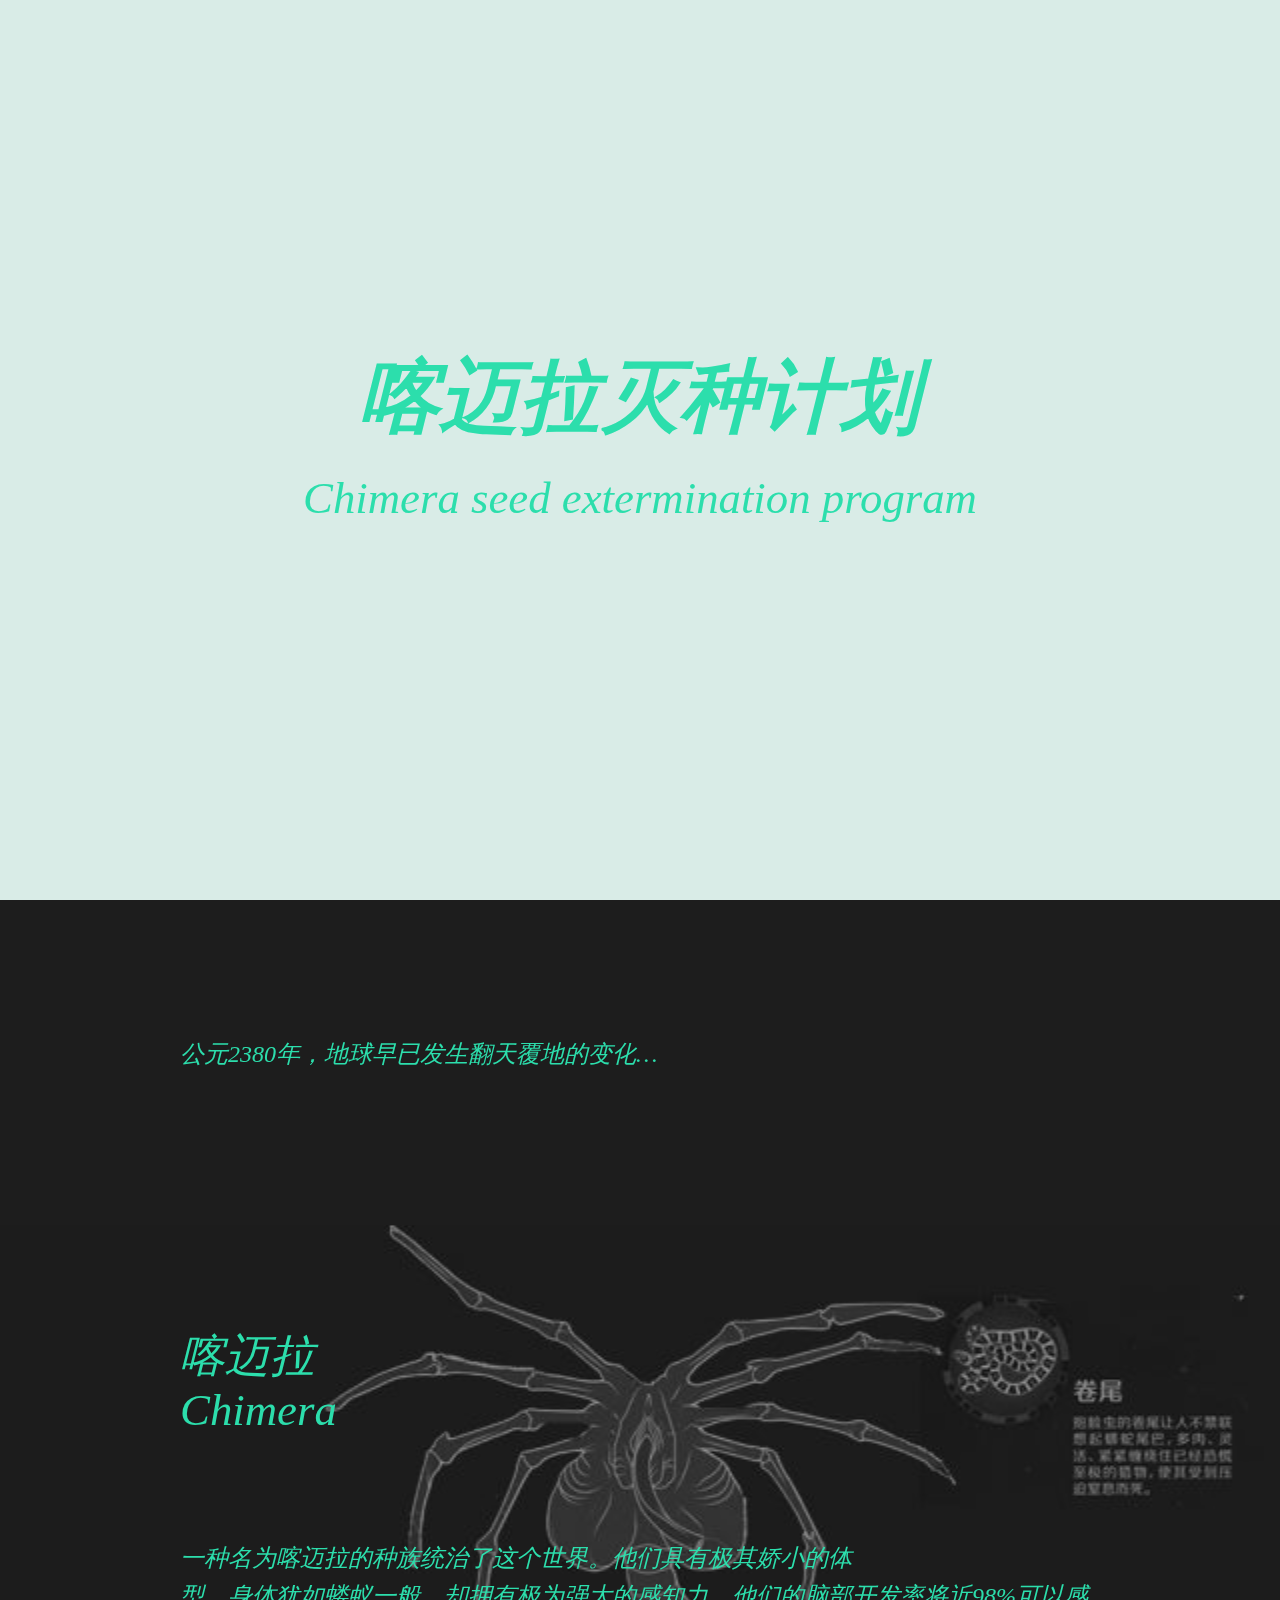
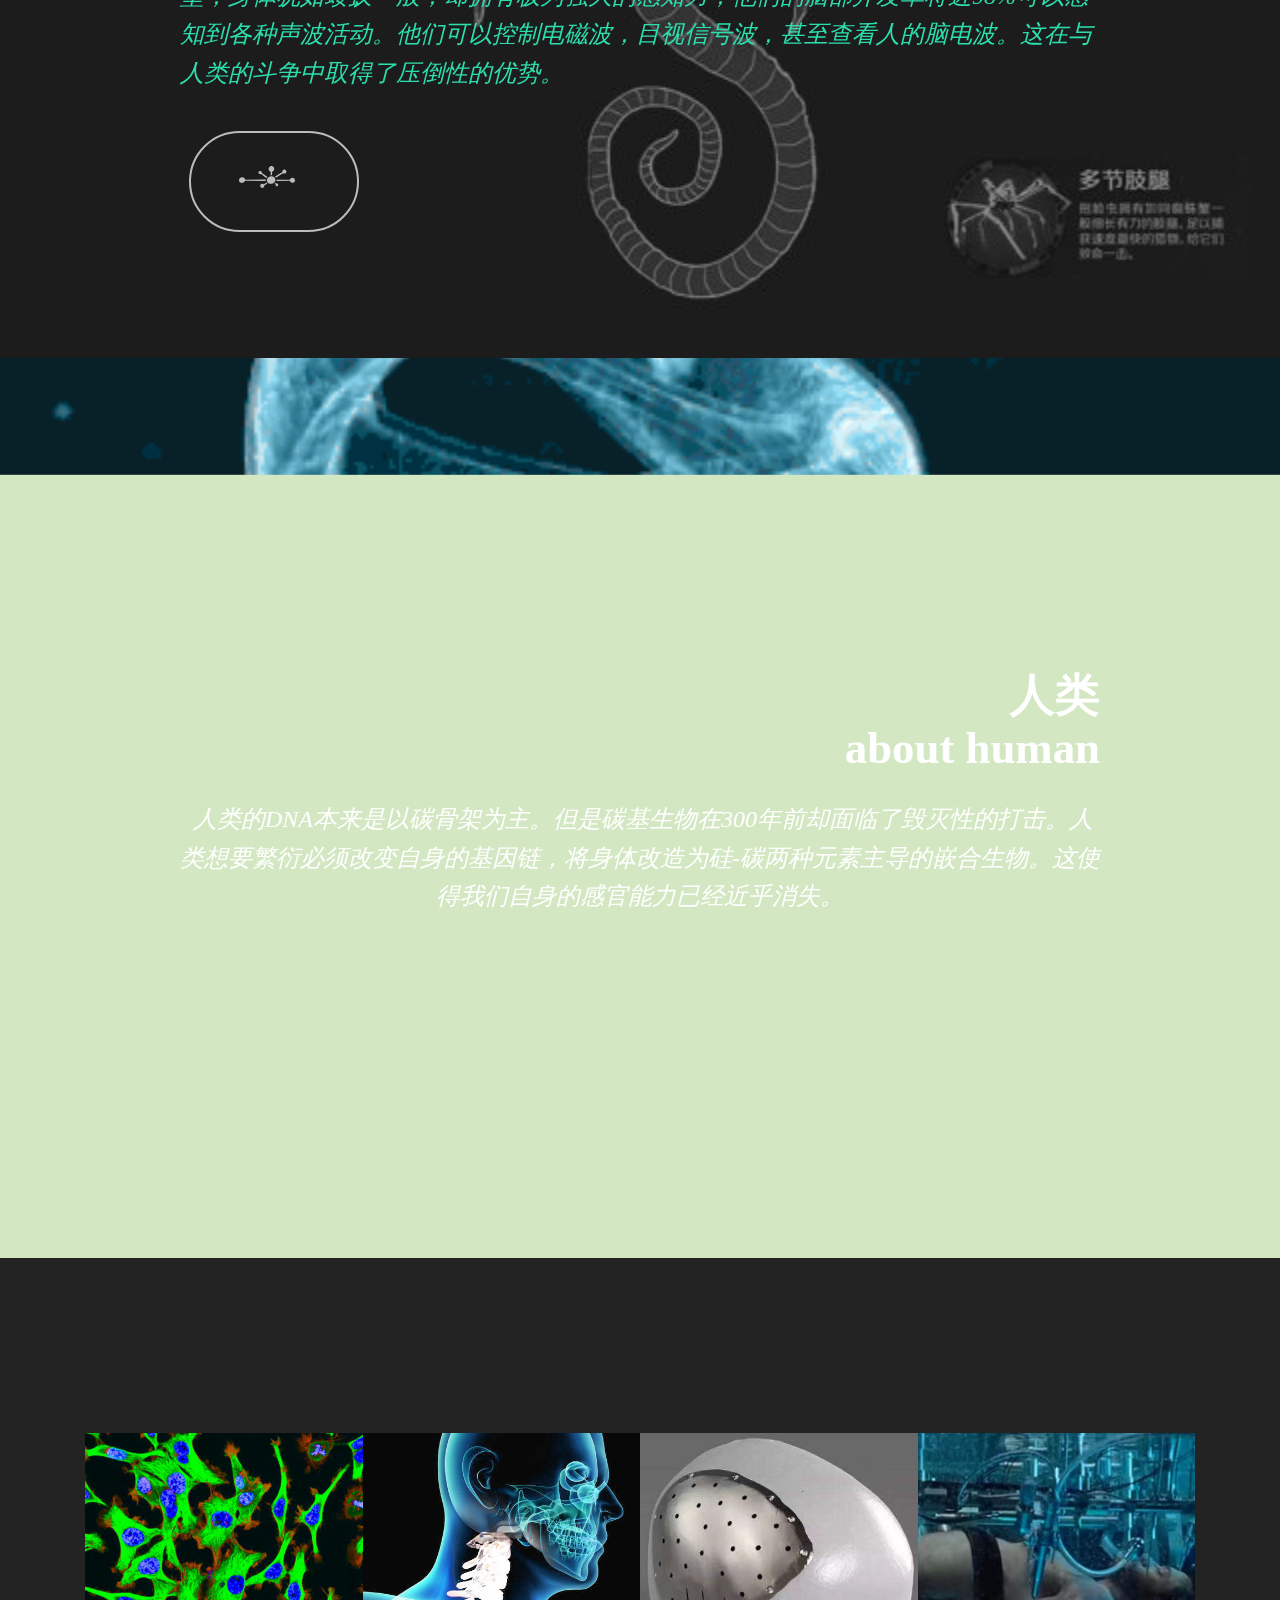
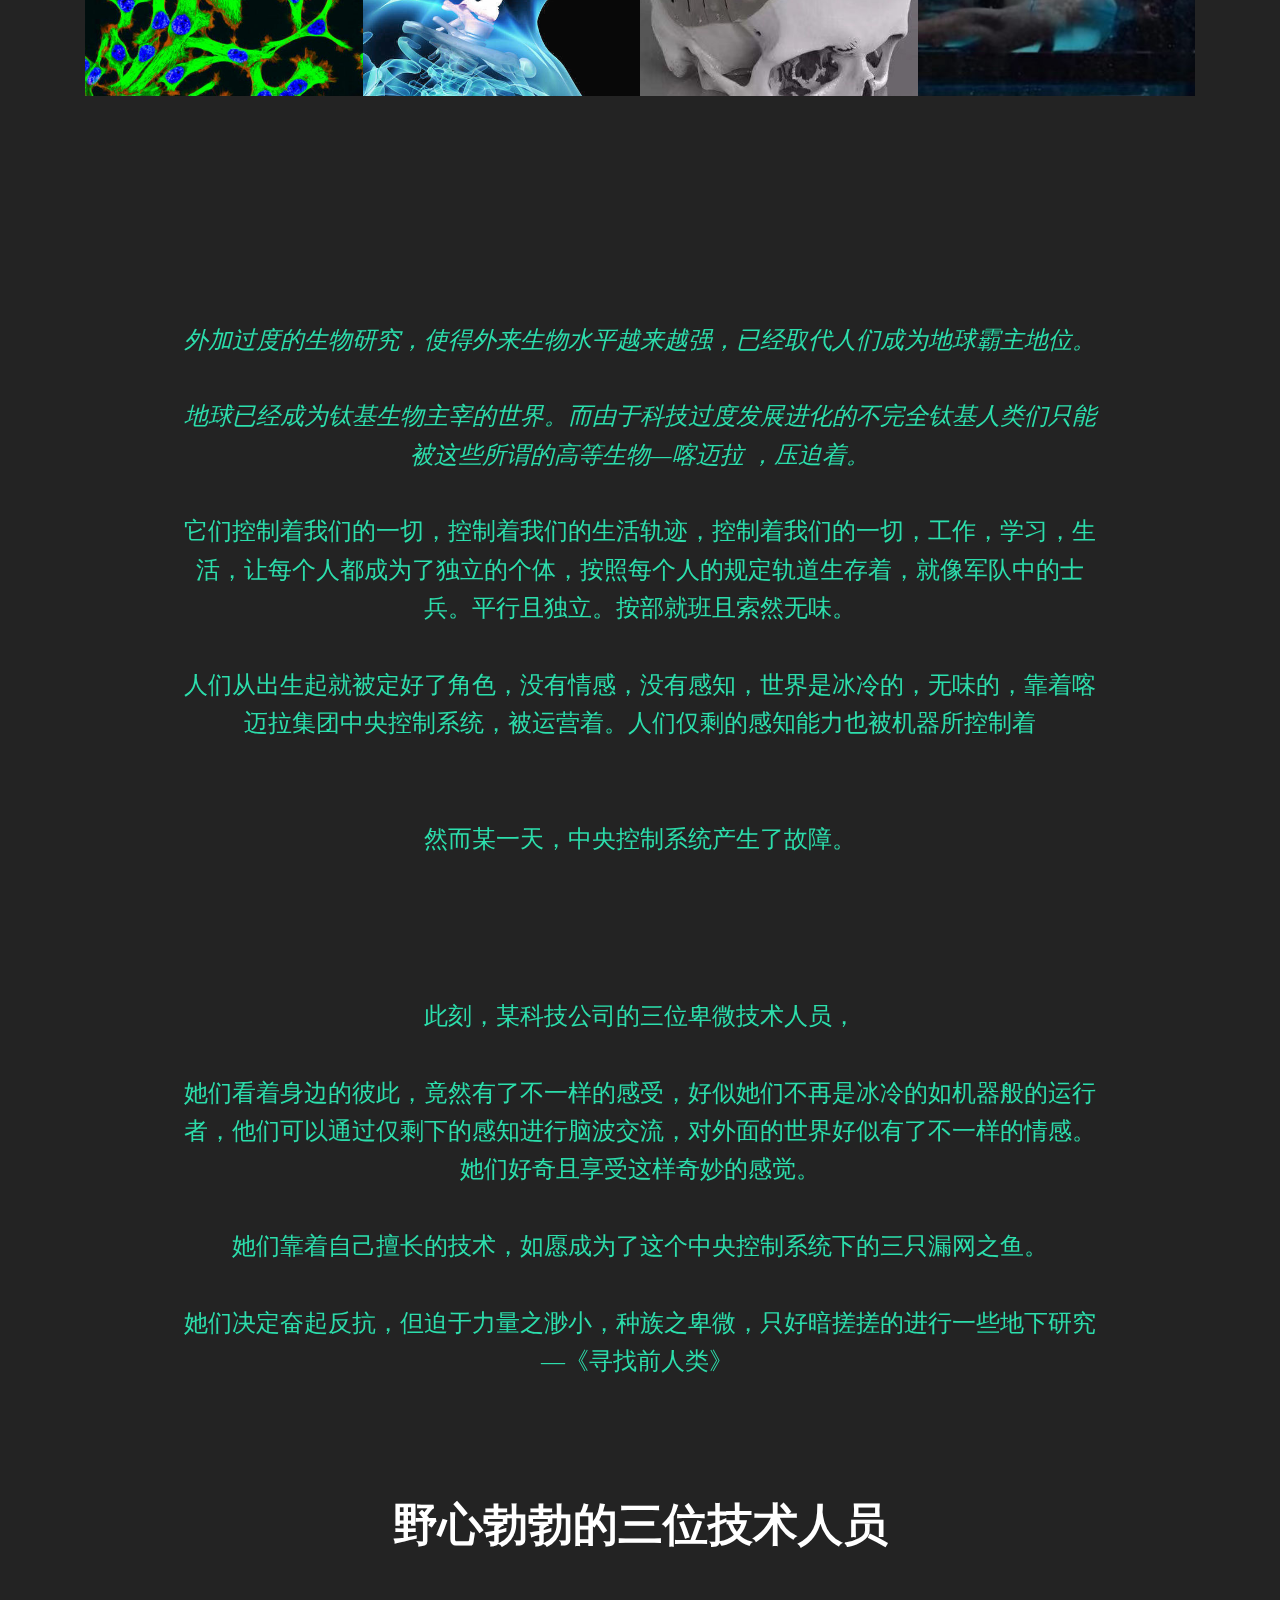
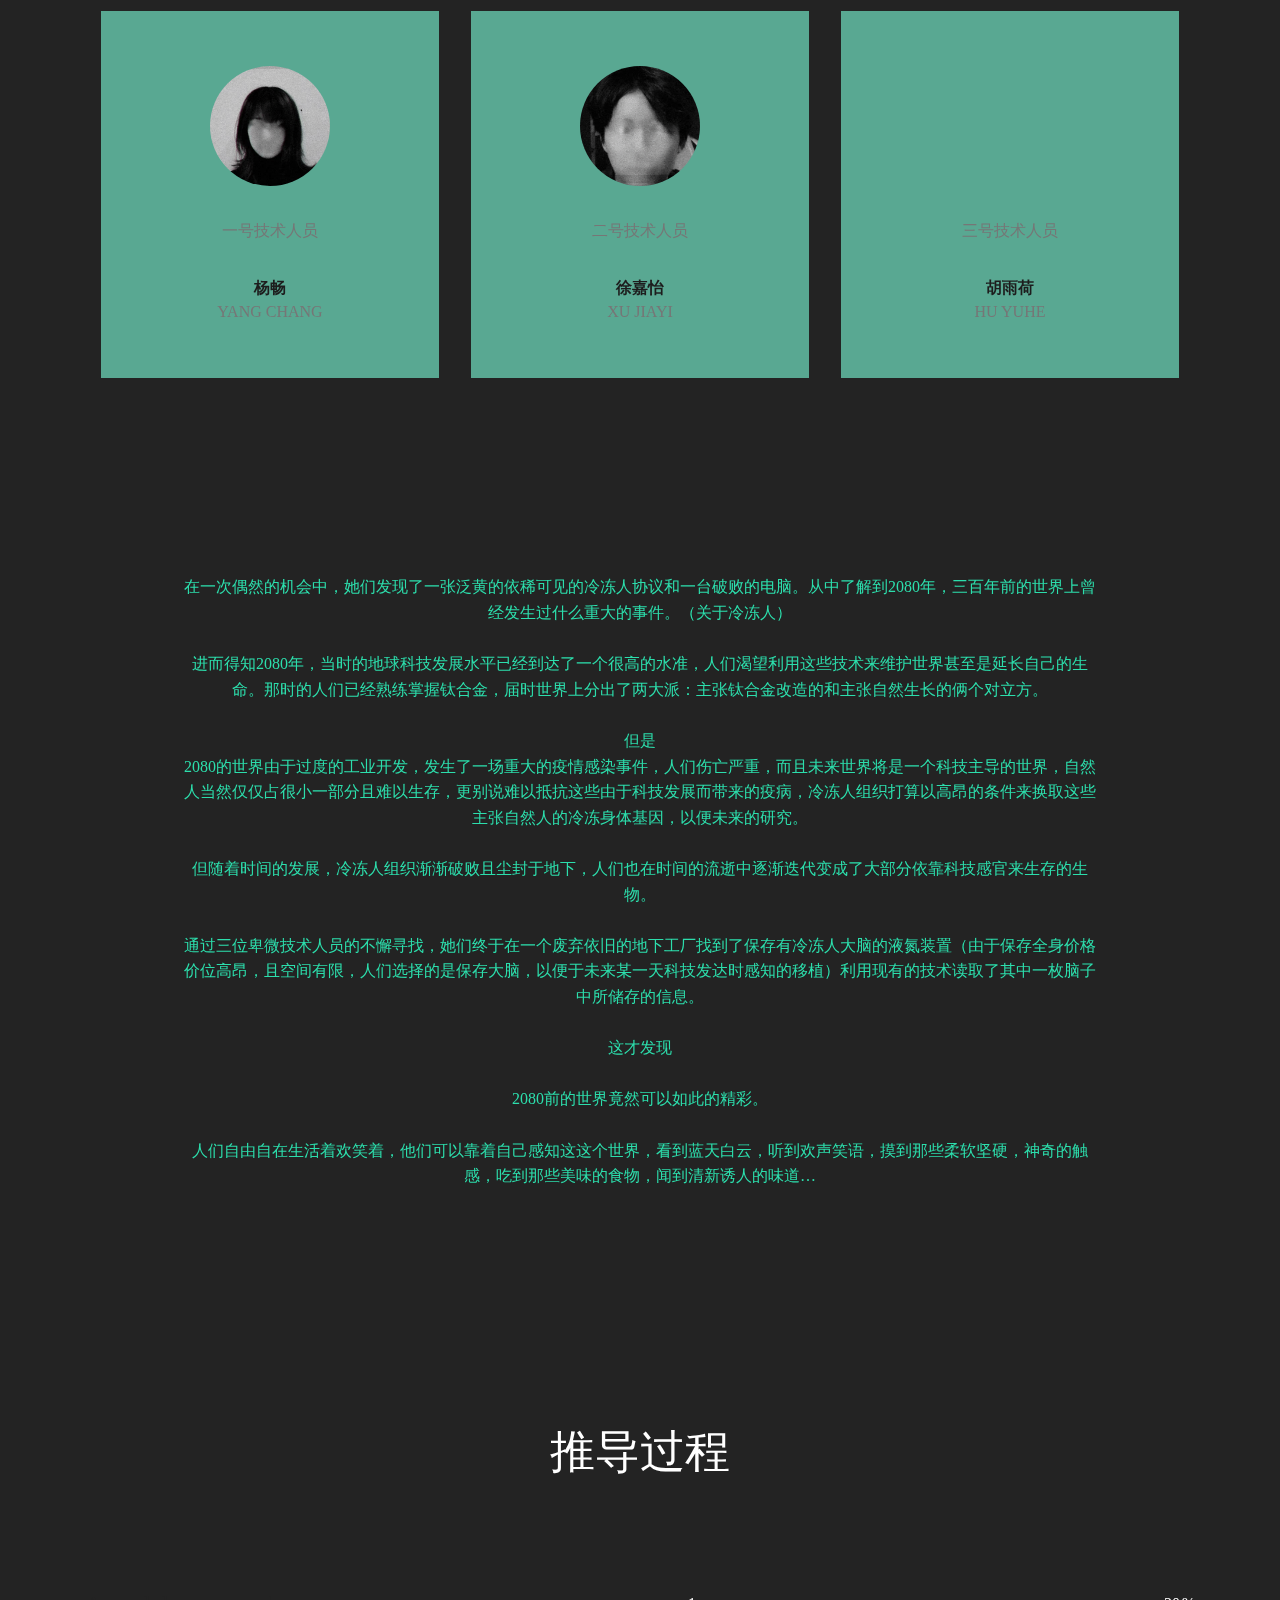
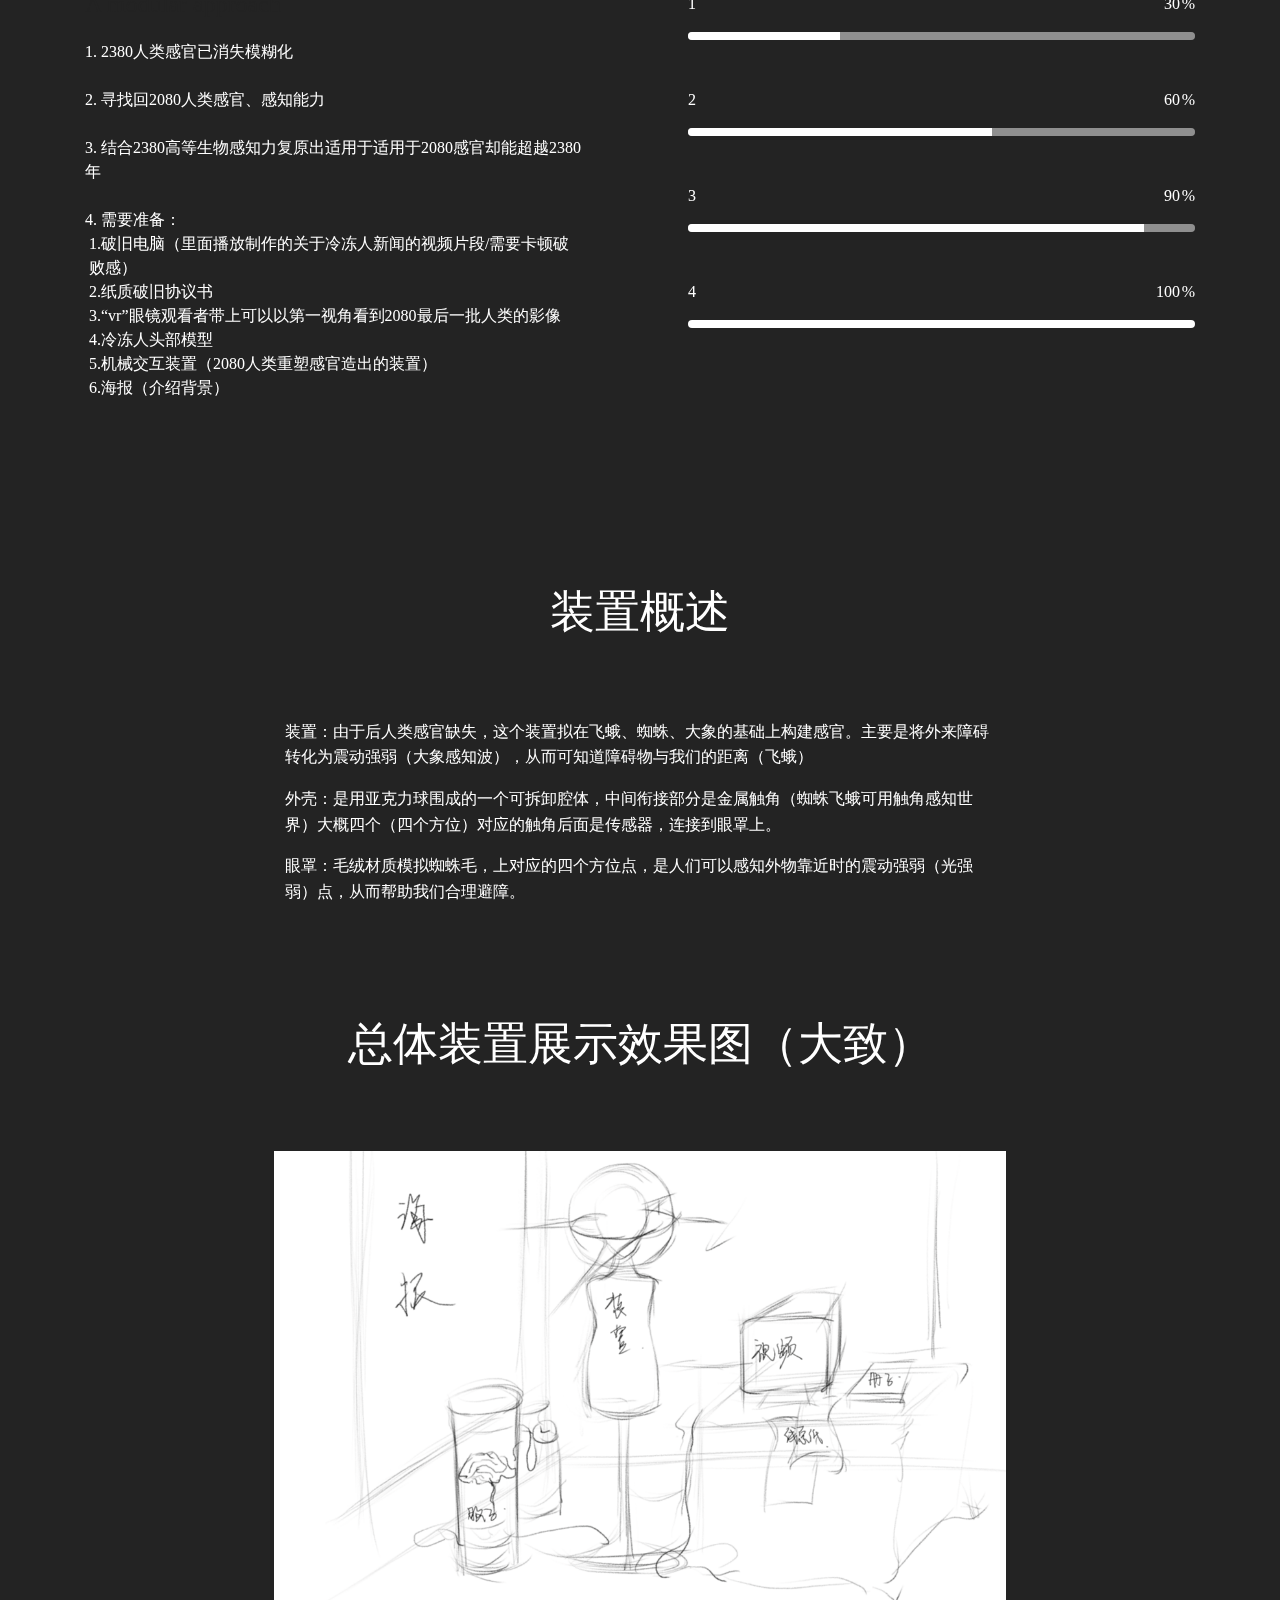
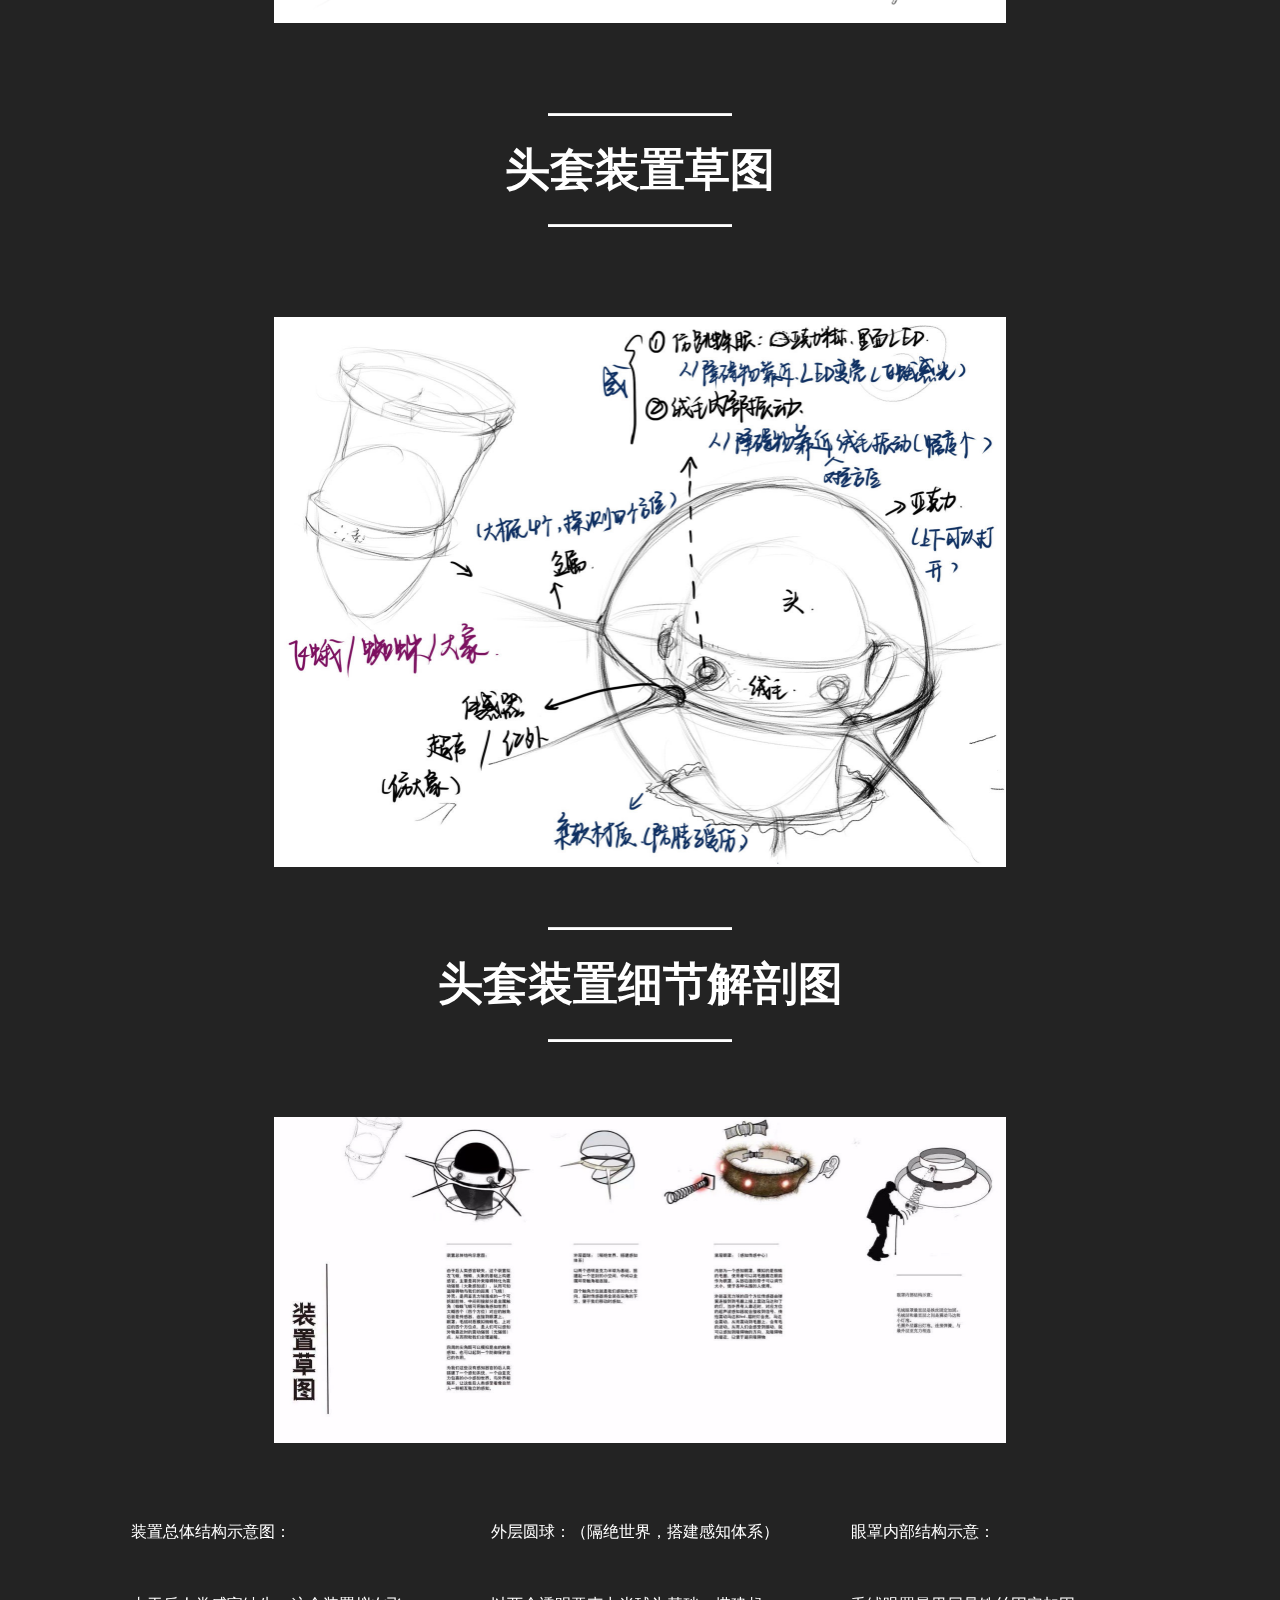
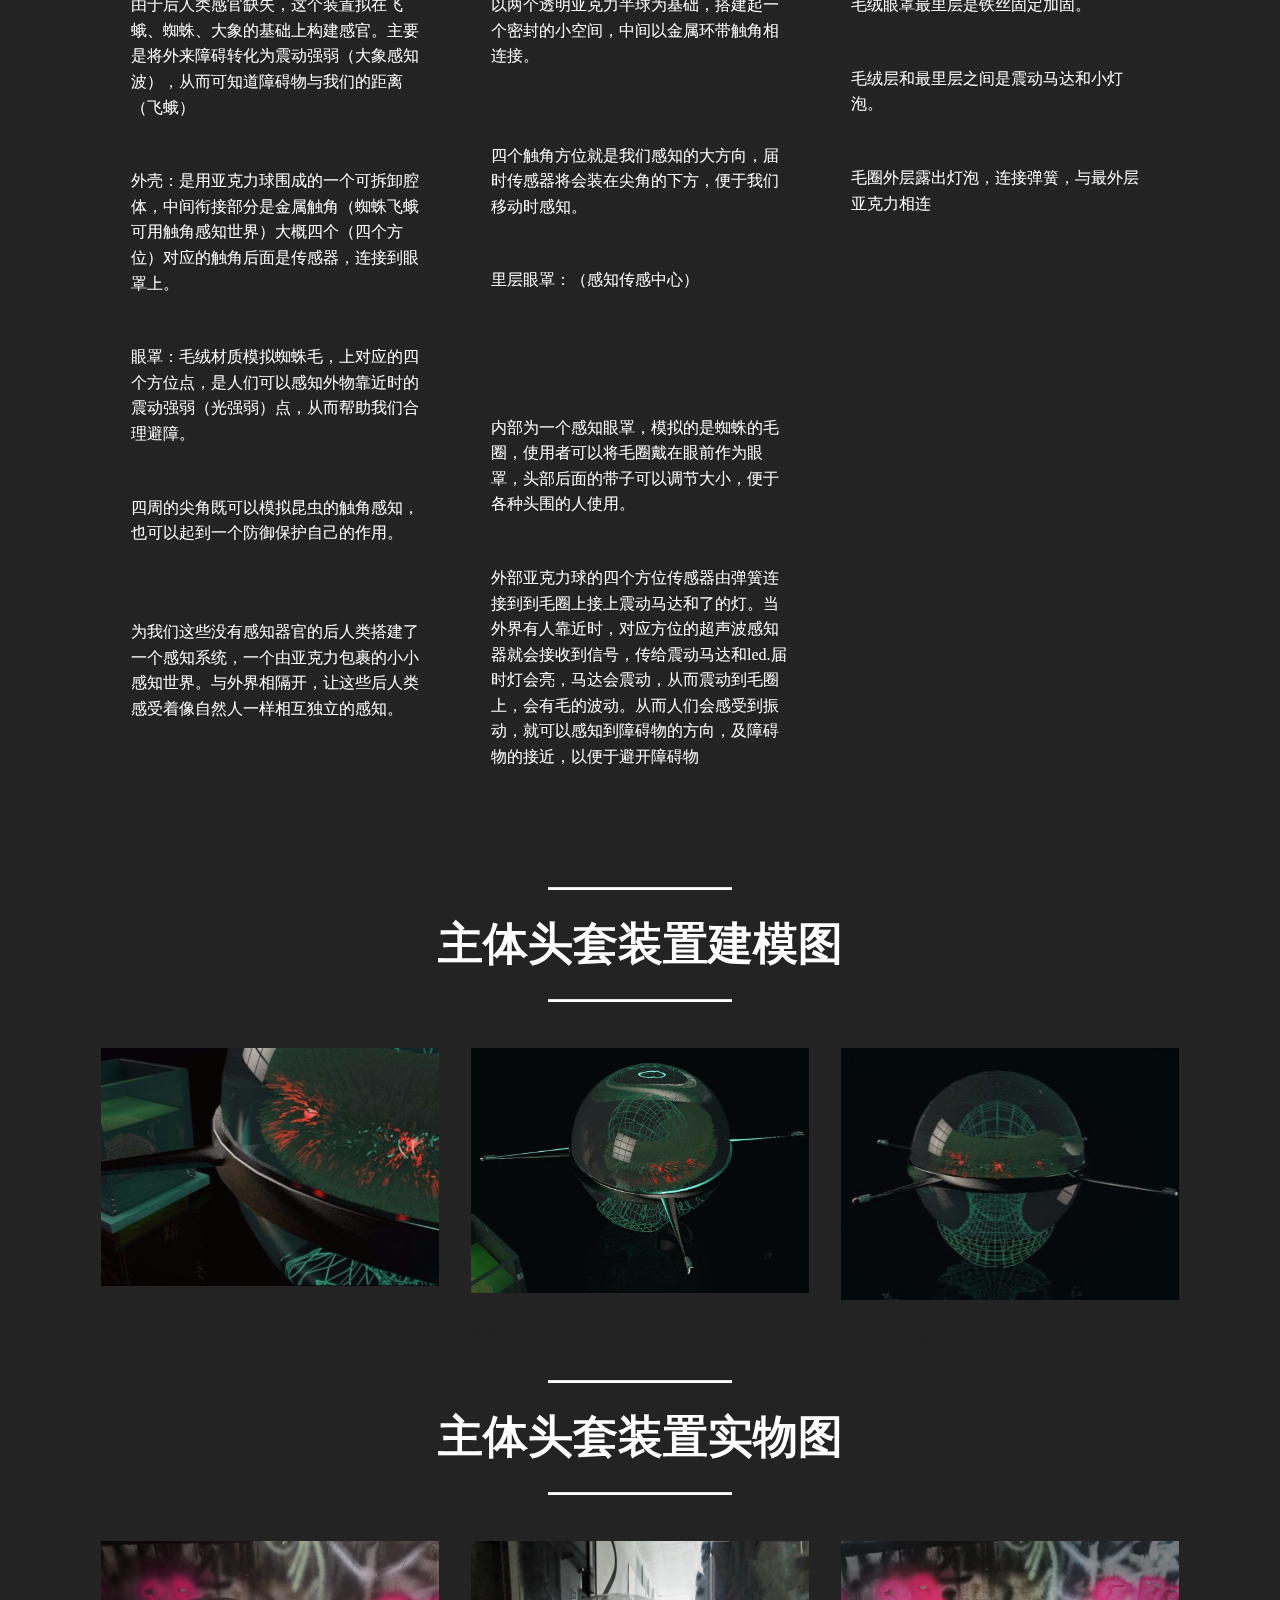
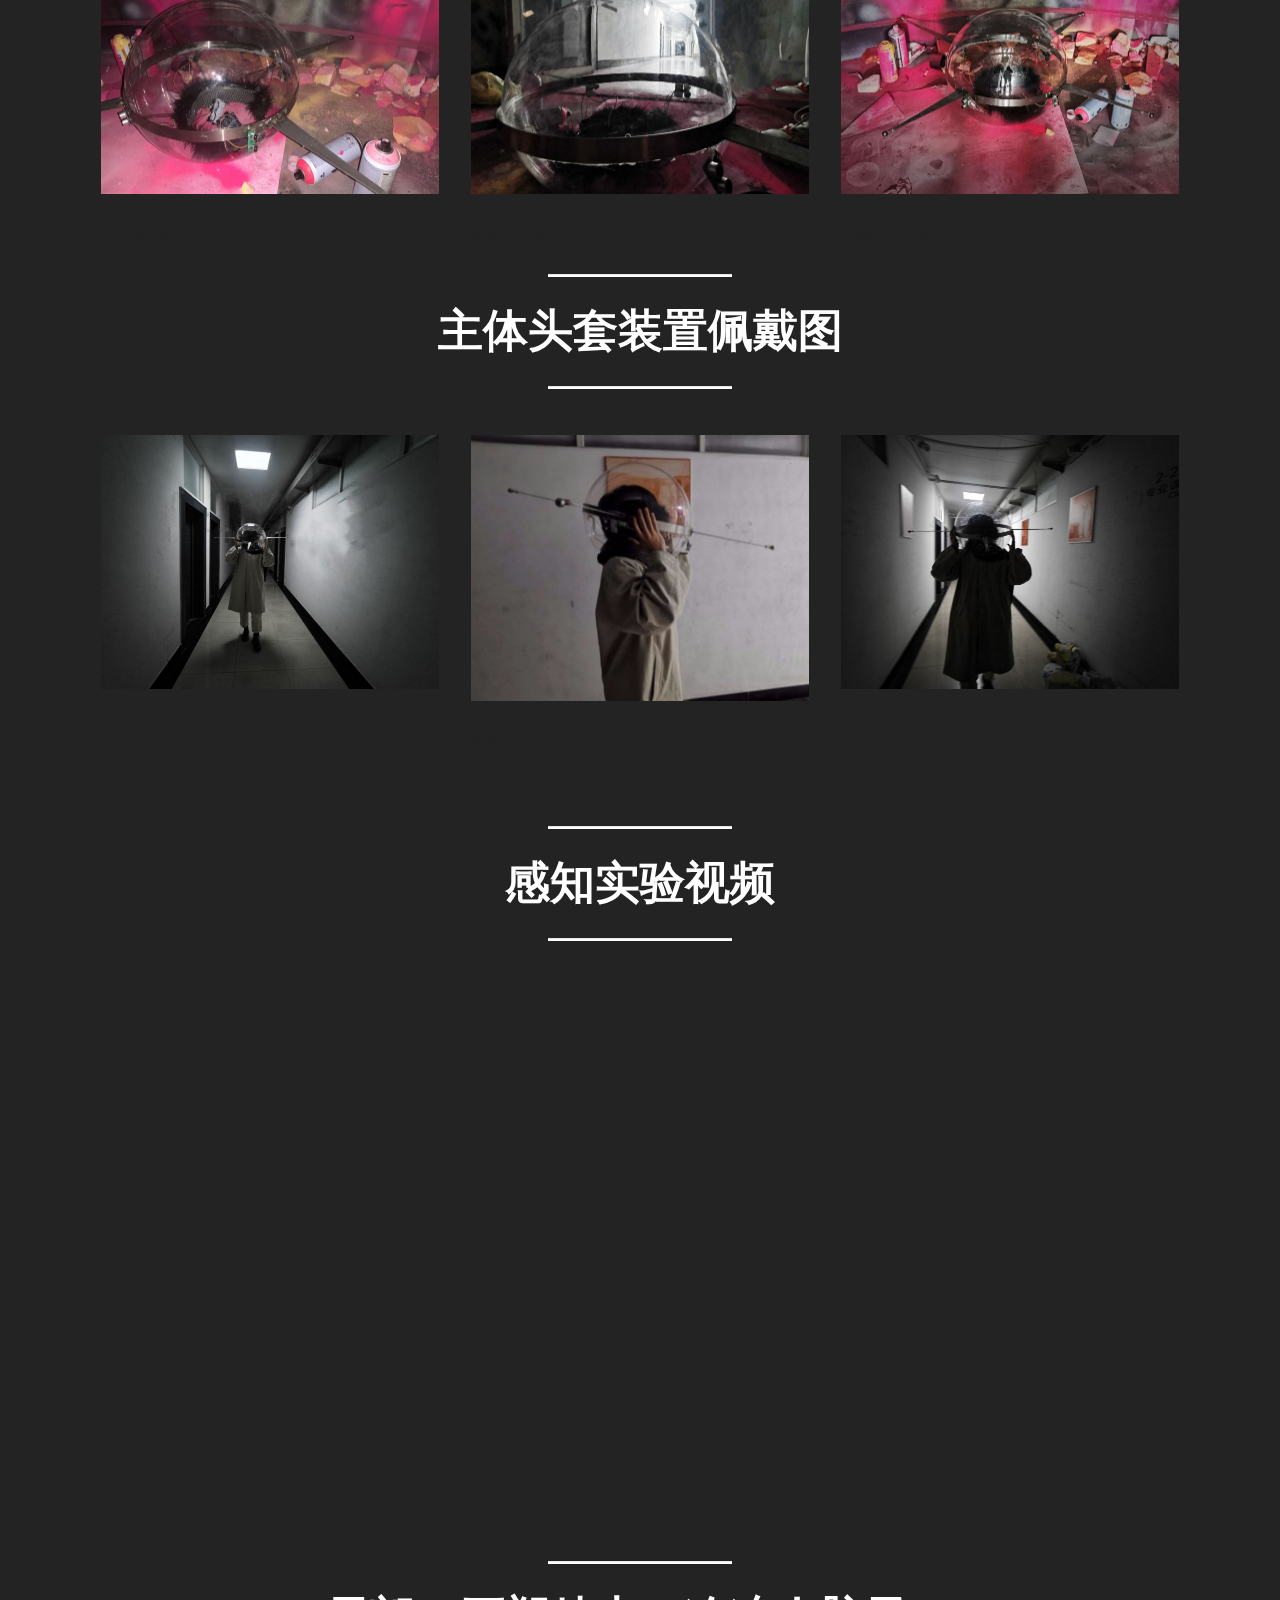
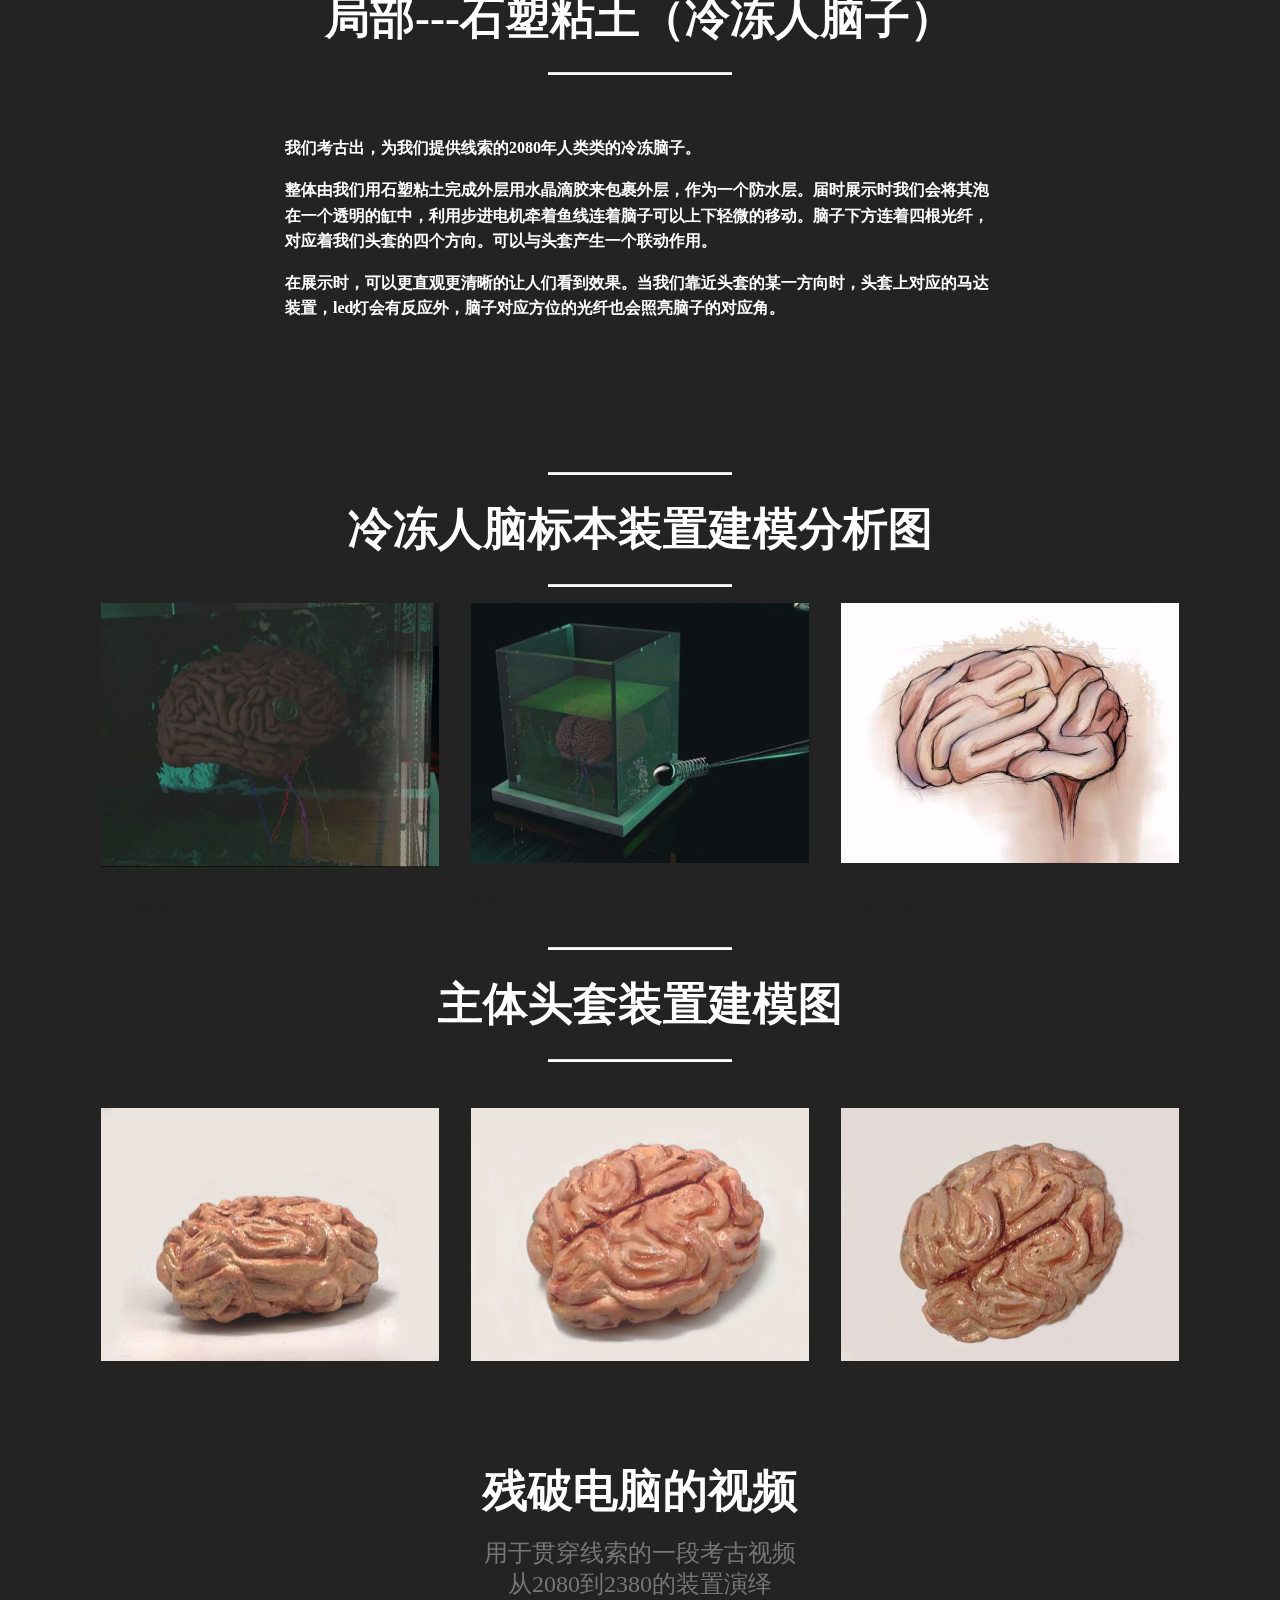
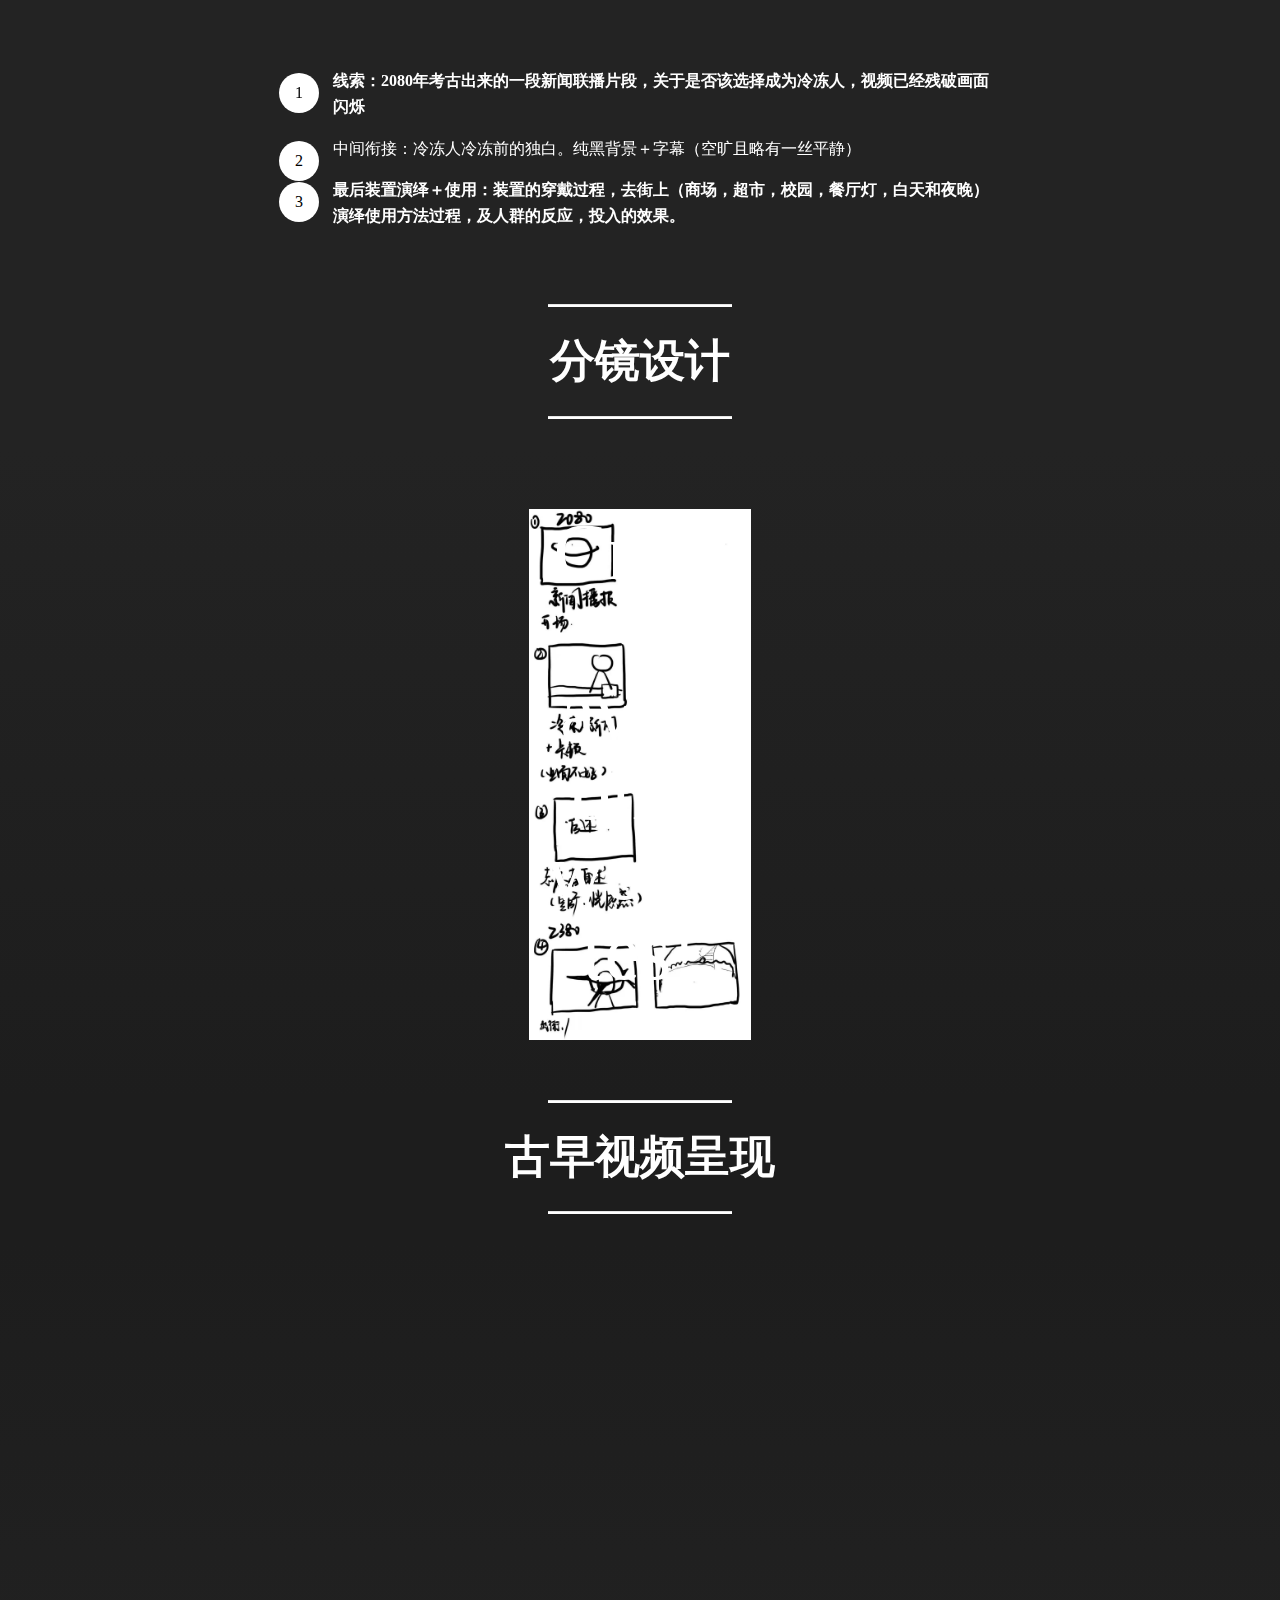
==== index.html @ 1ca34ec7 "Add files via upload" ====
<!DOCTYPE html>
<html  >
<head>
  <!-- Site made with Mobirise Website Builder v4.12.0, https://mobirise.com -->
  <meta charset="UTF-8">
  <meta http-equiv="X-UA-Compatible" content="IE=edge">
  <meta name="generator" content="Mobirise v4.12.0, mobirise.com">
  <meta name="viewport" content="width=device-width, initial-scale=1, minimum-scale=1">
  <link rel="shortcut icon" href="assets/images/logo4.png" type="image/x-icon">
  <meta name="description" content="">
  
  <title>Home</title>
  <link rel="stylesheet" href="assets/web/assets/mobirise-icons/mobirise-icons.css">
  <link rel="stylesheet" href="assets/bootstrap/css/bootstrap.min.css">
  <link rel="stylesheet" href="assets/bootstrap/css/bootstrap-grid.min.css">
  <link rel="stylesheet" href="assets/bootstrap/css/bootstrap-reboot.min.css">
  <link rel="stylesheet" href="assets/tether/tether.min.css">
  <link rel="stylesheet" href="assets/socicon/css/styles.css">
  <link rel="stylesheet" href="assets/theme/css/style.css">
  <link href="assets/fonts/style.css" rel="stylesheet">
  <link rel="preload" as="style" href="assets/mobirise/css/mbr-additional.css"><link rel="stylesheet" href="assets/mobirise/css/mbr-additional.css" type="text/css">
  
  
  
</head>
<body>
  <section class="cid-sipdsdu2bJ mbr-fullscreen mbr-parallax-background" id="header2-0">

    

    <div class="mbr-overlay" style="opacity: 0.1; background-color: rgb(44, 222, 172);"></div>

    <div class="container align-center">
        <div class="row justify-content-md-center">
            <div class="mbr-white col-md-10">
                <h1 class="mbr-section-title mbr-bold pb-3 mbr-fonts-style display-1"><em>
                    喀迈拉灭种计划</em></h1>
                <h3 class="mbr-section-subtitle align-center mbr-light pb-3 mbr-fonts-style display-2"><em>Chimera seed extermination program</em></h3>
                
                
            </div>
        </div>
    </div>
    
</section>

<section class="engine"><a href="https://mobirise.info/r">bootstrap templates</a></section><section class="header1 cid-sipdsWRDLy" id="header16-1">

    

    

    <div class="container">
        <div class="row justify-content-md-center">
            <div class="col-md-10 align-center">
                
                
                <p class="mbr-text pb-3 mbr-fonts-style display-5"><em>公元2380年，地球早已发生翻天覆地的变化…</em><br></p>
                
            </div>
        </div>
    </div>

</section>

<section class="header5 cid-sipe2qtYXc" id="header5-2">

    

    <div class="mbr-overlay" style="opacity: 0.5; background-color: rgb(35, 35, 35);">
    </div>
    <div class="container">
        <div class="row justify-content-center">
            <div class="mbr-white col-md-10">
                <h1 class="mbr-section-title align-center pb-3 mbr-fonts-style display-2"><em>
                    喀迈拉 &nbsp;</em><br><em>Chimera</em></h1>
                <p class="mbr-text align-center display-5 pb-3 mbr-fonts-style"><em><br></em><br><em>一种名为喀迈拉的种族统治了这个世界。他们具有极其娇小的体</em><br><em>型，身体犹如蝼蚁一般，却拥有极为强大的感知力，他们的脑部开发率将近98%可以感知到各种声波活动。他们可以控制电磁波，目视信号波，甚至查看人的脑电波。这在与人类的斗争中取得了压倒性的优势。</em></p>
                <div class="mbr-section-btn align-center"><a class="btn btn-md btn-primary-outline display-4" href="https://mobirise.co"><span class="socicon socicon-tripit mbr-iconfont mbr-iconfont-btn" style="font-size: 56px;"></span></a></div>
            </div>
        </div>
    </div>

    
</section>

<section class="header6 cid-sit1wyx14t mbr-fullscreen mbr-parallax-background" id="header6-7">

    

    <div class="mbr-overlay" style="opacity: 0.2; background-color: rgb(104, 210, 19);">
    </div>

    <div class="container">
        <div class="row justify-content-md-center">
            <div class="mbr-white col-md-10">
                <h1 class="mbr-section-title align-center mbr-bold pb-3 mbr-fonts-style display-2">人类<br>about human</h1>
                <p class="mbr-text align-center pb-3 mbr-fonts-style display-5">&nbsp;<em>人类的DNA本来是以碳骨架为主。但是碳基生物在300年前却面临了毁灭性的打击。人类想要繁衍必须改变自身的基因链，将身体改造为硅-碳两种元素主导的嵌合生物。这使得我们自身的感官能力已经近乎消失。</em><br></p>
                
            </div>
        </div>
    </div>

    
</section>

<section class="mbr-gallery gallery5 cid-sitcUH6lUZ" id="gallery5-8">

    

    

    <div class="container">
        <h3 class="mbr-section-title align-center mbr-fonts-style display-2"></h3>
        <h4 class="mbr-section-subtitle align-center pb-4 mbr-fonts-style display-5"></h4>
        <div class="row mbr-gallery" data-toggle="modal" data-target="#sk6IQOdX8S">
            <div class="col-sm-6 col-md-4 col-lg-3 item gallery-image">
                <div class="item-wrapper">
                    <img class="w-100" src="assets/images/wechatimg217-556x441.jpg" alt="" data-slide-to="0" title="" data-target="#sk6IQOdLGW">
                </div>
            </div>
            <div class="col-sm-6 col-md-4 col-lg-3 item gallery-image">
                <div class="item-wrapper">
                    <img class="w-100" src="assets/images/u12877555681867544760fm26gp0-500x473.jpg" alt="" data-slide-to="1" title="" data-target="#sk6IQOdLGW">
                </div>
            </div><div class="col-sm-6 col-md-4 col-lg-3 item gallery-image">
                <div class="item-wrapper">
                    <img class="w-100" src="assets/images/wechatimg218-456x371.jpg" alt="" data-slide-to="2" title="" data-target="#sk6IQOdLGW">
                </div>
            </div><div class="col-sm-6 col-md-4 col-lg-3 item gallery-image">
                <div class="item-wrapper">
                    <img class="w-100" src="assets/images/wechatimg216-556x317.jpg" alt="" data-slide-to="3" title="" data-target="#sk6IQOdLGW">
                </div>
            </div>
            
            
        </div>

        <div class="modal mbr-slider fade" tabindex="-1" role="dialog" aria-hidden="true" id="sk6IQOdX8S">
            <div class="modal-dialog" role="document">
                <div class="modal-content">
                    <div class="modal-body">
                        <div class="carousel slide" data-ride="carousel" id="sk6IQOdLGW">
                            <div class="carousel-inner">
                                <div class="carousel-item active">
                                    <img class="d-block w-100" src="assets/images/wechatimg217-556x441.jpg" alt="">
                                </div>
                                <div class="carousel-item">
                                    <img class="d-block w-100" src="assets/images/u12877555681867544760fm26gp0-500x473.jpg" alt="">
                                </div><div class="carousel-item">
                                    <img class="d-block w-100" src="assets/images/wechatimg218-456x371.jpg" alt="">
                                </div><div class="carousel-item">
                                    <img class="d-block w-100" src="assets/images/wechatimg216-556x317.jpg" alt="">
                                </div>
                                
                                
                            </div>
                            <ol class="carousel-indicators">
                                <li data-slide-to="0" class="active" data-target="#sk6IQOdLGW"></li>
                                <li data-slide-to="1" data-target="#sk6IQOdLGW"></li>
                                <li data-slide-to="2" data-target="#sk6IQOdLGW"></li>
                                <li data-slide-to="3" data-target="#sk6IQOdLGW"></li>
                            </ol>
                            <a role="button" href="" class="close" data-dismiss="modal" aria-label="Close">
                            </a>
                            <a class="carousel-control-prev carousel-control" role="button" data-slide="prev" href="#sk6IQOdLGW">
                                <span class="mbri-left mbr-iconfont" aria-hidden="true"></span>
                                <span class="sr-only">Previous</span>
                            </a>
                            <a class="carousel-control-next carousel-control" role="button" data-slide="next" href="#sk6IQOdLGW">
                                <span class="mbri-right mbr-iconfont" aria-hidden="true"></span>
                                <span class="sr-only">Next</span>
                            </a>
                        </div>
                    </div>
                </div>
            </div>
        </div>
    </div>
</section>

<section class="cid-sit1tqYFMa" id="header2-6">

    

    

    <div class="container align-center">
        <div class="row justify-content-md-center">
            <div class="mbr-white col-md-10">
                
                
                <p class="mbr-text pb-3 mbr-fonts-style display-5"><em>外加过度的生物研究，使得外来生物水平越来越强，已经取代人们成为地球霸主地位。
<br>
<br>地球已经成为钛基生物主宰的世界。而由于科技过度发展进化的不完全钛基人类们只能被这些所谓的高等生物—喀迈拉 ，压迫着。</em><br><br>它们控制着我们的一切，控制着我们的生活轨迹，控制着我们的一切，工作，学习，生活，让每个人都成为了独立的个体，按照每个人的规定轨道生存着，就像军队中的士兵。平行且独立。按部就班且索然无味。
<br>
<br><em>
</em>人们从出生起就被定好了角色，没有情感，没有感知，世界是冰冷的，无味的，靠着喀迈拉集团中央控制系统，被运营着。人们仅剩的感知能力也被机器所控制着<br><br><br>然而某一天，中央控制系统产生了故障。<br>
<br></p>
                
            </div>
        </div>
    </div>
    
</section>

<section class="cid-siuTakQZZx" id="header2-9">

    

    

    <div class="container align-center">
        <div class="row justify-content-md-center">
            <div class="mbr-white col-md-10">
                
                
                <p class="mbr-text pb-3 mbr-fonts-style display-5"><em>&nbsp;<br></em>此刻，某科技公司的三位卑微技术人员，<br><br>她们看着身边的彼此，竟然有了不一样的感受，好似她们不再是冰冷的如机器般的运行者，他们可以通过仅剩下的感知进行脑波交流，对外面的世界好似有了不一样的情感。她们好奇且享受这样奇妙的感觉。<em><br></em><br>
她们靠着自己擅长的技术，如愿成为了这个中央控制系统下的三只漏网之鱼。
<br>
<br>她们决定奋起反抗，但迫于力量之渺小，种族之卑微，只好暗搓搓的进行一些地下研究—《寻找前人类》&nbsp;<br></p>
                
            </div>
        </div>
    </div>
    
</section>

<section class="testimonials1 cid-siuTvHKCde" id="testimonials1-a">

    

    
    <div class="container">
        <div class="media-container-row">
            <div class="title col-12 align-center">
                <h2 class="pb-3 mbr-fonts-style display-2"><strong>野心勃勃的三位技术人员</strong></h2>
                
            </div>
        </div>
    </div>

    <div class="container pt-3 mt-2">
        <div class="media-container-row">
            <div class="mbr-testimonial p-3 align-center col-12 col-md-6 col-lg-4">
                <div class="panel-item p-3">
                    <div class="card-block">
                        <div class="testimonial-photo">
                            <img src="assets/images/qq20201217142720.png" alt="" title="">
                        </div>
                        <p class="mbr-text mbr-fonts-style display-7">一号技术人员</p>
                    </div>
                    <div class="card-footer">
                        <div class="mbr-author-name mbr-bold mbr-fonts-style display-7">杨畅</div>
                        <small class="mbr-author-desc mbr-italic mbr-light mbr-fonts-style display-7">YANG CHANG</small>
                    </div>
                </div>
            </div>

            <div class="mbr-testimonial p-3 align-center col-12 col-md-6 col-lg-4">
                <div class="panel-item p-3">
                    <div class="card-block">
                        <div class="testimonial-photo">
                            <img src="assets/images/qq20201217142716-1.png" alt="" title="">
                        </div>
                        <p class="mbr-text mbr-fonts-style display-7">二号技术人员</p>
                    </div>
                    <div class="card-footer">
                        <div class="mbr-author-name mbr-bold mbr-fonts-style display-7">徐嘉怡</div>
                        <small class="mbr-author-desc mbr-italic mbr-light mbr-fonts-style display-7">XU JIAYI</small>
                    </div>
                </div>
            </div>

            <div class="mbr-testimonial p-3 align-center col-12 col-md-6 col-lg-4">
                <div class="panel-item p-3">
                    <div class="card-block">
                        <div class="testimonial-photo">
                            <img src="assets/images/qq20201217142648.gif" alt="" title="">
                        </div>
                        <p class="mbr-text mbr-fonts-style display-7">三号技术人员</p>
                    </div>
                    <div class="card-footer">
                        <div class="mbr-author-name mbr-bold mbr-fonts-style display-7">胡雨荷</div>
                        <small class="mbr-author-desc mbr-italic mbr-light mbr-fonts-style display-7">HU YUHE</small>
                    </div>
                </div>
            </div>

            

            

            
        </div>
    </div>   
</section>

<section class="cid-siuUpYiird" id="header2-b">

    

    

    <div class="container align-center">
        <div class="row justify-content-md-center">
            <div class="mbr-white col-md-10">
                
                
                <p class="mbr-text pb-3 mbr-fonts-style display-7">在一次偶然的机会中，她们发现了一张泛黄的依稀可见的冷冻人协议和一台破败的电脑。从中了解到2080年，三百年前的世界上曾经发生过什么重大的事件。（关于冷冻人）
<br>️
<br>进而得知2080年，当时的地球科技发展水平已经到达了一个很高的水准，人们渴望利用这些技术来维护世界甚至是延长自己的生命。那时的人们已经熟练掌握钛合金，届时世界上分出了两大派：主张钛合金改造的和主张自然生长的俩个对立方。
<br>
<br>但是
<br>2080的世界由于过度的工业开发，发生了一场重大的疫情感染事件，人们伤亡严重，而且未来世界将是一个科技主导的世界，自然人当然仅仅占很小一部分且难以生存，更别说难以抵抗这些由于科技发展而带来的疫病，冷冻人组织打算以高昂的条件来换取这些主张自然人的冷冻身体基因，以便未来的研究。
<br>
<br>但随着时间的发展，冷冻人组织渐渐破败且尘封于地下，人们也在时间的流逝中逐渐迭代变成了大部分依靠科技感官来生存的生物。
<br>
<br>通过三位卑微技术人员的不懈寻找，她们终于在一个废弃依旧的地下工厂找到了保存有冷冻人大脑的液氮装置（由于保存全身价格价位高昂，且空间有限，人们选择的是保存大脑，以便于未来某一天科技发达时感知的移植）利用现有的技术读取了其中一枚脑子中所储存的信息。
<br>
<br>这才发现
<br>
<br>2080前的世界竟然可以如此的精彩。
<br>
<br>人们自由自在生活着欢笑着，他们可以靠着自己感知这这个世界，看到蓝天白云，听到欢声笑语，摸到那些柔软坚硬，神奇的触感，吃到那些美味的食物，闻到清新诱人的味道…
<br>
<br></p>
                
            </div>
        </div>
    </div>
    
</section>

<section class="progress-bars2 cid-sipeeqKs3O" id="progress-bars2-3">
    
     

    

    <div class="container">
        <h2 class="mbr-section-title pb-3 align-center mbr-fonts-style display-2">推导过程</h2>

        

        <div class="row pt-5 mt-5">
            <div class="col-md-6 text-elements">
                <h4 class="section-content-title pb-3 align-left mbr-fonts-style display-5">
                    A modular approach  
                </h4>
                <p class="section-content-text align-left mbr-fonts-style display-7">1. 2380人类感官已消失模糊化
<br>                           ️
<br>2. 寻找回2080人类感官、感知能力
<br>                           ️
<br>3. 结合2380高等生物感知力复原出适用于适用于2080感官却能超越2380年
<br>
<br>4. 需要准备：
<br>&nbsp;1.破旧电脑（里面播放制作的关于冷冻人新闻的视频片段/需要卡顿破 &nbsp;败感）
<br>&nbsp;2.纸质破旧协议书
<br>&nbsp;3.“vr”眼镜观看者带上可以以第一视角看到2080最后一批人类的影像
<br>&nbsp;4.冷冻人头部模型
<br>&nbsp;5.机械交互装置（2080人类重塑感官造出的装置）
<br>&nbsp;6.海报（介绍背景）
<br>
<br></p>
            </div>
            <div class="progress_elements col-md-6">
                <div class="progress1 pb-5">
                    <div class="title-wrap">
                        <div class="progressbar-title mbr-fonts-style display-7">
                            <p>1</p>
                        </div>
                        <div class="progress_value mbr-fonts-style display-7">
                            <div class="progressbar-number">
                            </div>
                            <span>%</span>
                        </div>
                    </div>
                    <progress class="progress progress-primary " max="100" value="30">
                    </progress>
                </div>
                 
                <div class="progress2 pb-5">
                    <div class="title-wrap">
                        <div class="progressbar-title mbr-fonts-style display-7">
                            <p>
                                2                            </p>
                        </div>
                    <div class="progress_value mbr-fonts-style display-7">
                        <div class="progressbar-number">
                        </div>
                        <span>%</span>
                    </div>
                    </div>
                    <progress class="progress progress-primary" max="100" value="60">
                    </progress>
                </div>
                
                <div class="progress3 pb-5">
                    <div class="title-wrap">
                        <div class="progressbar-title mbr-fonts-style display-7">
                            <p>
                                3
                            </p>
                        </div>
                    <div class="progress_value mbr-fonts-style display-7">
                        <div class="progressbar-number">
                        </div>
                        <span>%</span>
                    </div>
                    </div>
                    <progress class="progress progress-primary" max="100" value="90">
                    </progress>
                </div>
                
                <div class="progress4 pb-5">
                    <div class="title-wrap">
                        <div class="progressbar-title mbr-fonts-style display-7">
                            <p>
                                4
                            </p>
                        </div>
                    <div class="progress_value mbr-fonts-style display-7">
                        <div class="progressbar-number">
                        </div>
                        <span>%</span>
                    </div>
                    </div>
                    <progress class="progress progress-primary" max="100" value="100">
                    </progress>
                </div>
            
                
            </div>
        </div>
    </div>
</section>

<section class="mbr-section content4 cid-sk02DGXL4i" id="content4-d">

    

    <div class="container">
        <div class="media-container-row">
            <div class="title col-12 col-md-8">
                <h2 class="align-center pb-3 mbr-fonts-style display-2">装置概述</h2>
                
                
            </div>
        </div>
    </div>
</section>

<section class="mbr-section article content1 cid-sjp7qXAfLA" id="content1-c">
    
     

    <div class="container">
        <div class="media-container-row">
            <div class="mbr-text col-12 mbr-fonts-style display-7 col-md-8"><p>装置：由于后人类感官缺失，这个装置拟在飞蛾、蜘蛛、大象的基础上构建感官。主要是将外来障碍转化为震动强弱（大象感知波），从而可知道障碍物与我们的距离（飞蛾）
</p><p>外壳：是用亚克力球围成的一个可拆卸腔体，中间衔接部分是金属触角（蜘蛛飞蛾可用触角感知世界）大概四个（四个方位）对应的触角后面是传感器，连接到眼罩上。
</p><p>眼罩：毛绒材质模拟蜘蛛毛，上对应的四个方位点，是人们可以感知外物靠近时的震动强弱（光强弱）点，从而帮助我们合理避障。
</p><p><strong><br></strong></p></div>
        </div>
    </div>
</section>

<section class="mbr-section content4 cid-sk0kN2unBk" id="content4-v">

    

    <div class="container">
        <div class="media-container-row">
            <div class="title col-12 col-md-8">
                <h2 class="align-center pb-3 mbr-fonts-style display-2">总体装置展示效果图（大致）</h2>
                
                
            </div>
        </div>
    </div>
</section>

<section class="cid-sk0kRfJH1O" id="image1-w">

    

    <figure class="mbr-figure container">
        <div class="image-block" style="width: 66%;">
            <img src="assets/images/1-1255x923.png" width="1400" alt="Mobirise" title="">
            
        </div>
    </figure>
</section>

<section class="mbr-section article content10 cid-sk03FLZRIG" id="content10-e">
    
     

    <div class="container">
        <div class="inner-container" style="width: 66%;">
            <hr class="line" style="width: 25%;">
            <div class="section-text align-center mbr-white mbr-fonts-style display-2"><strong>头套装置草图</strong></div>
            <hr class="line" style="width: 25%;">
        </div>
    </div>
</section>

<section class="cid-sk03HCqjhb" id="image1-f">

    

    <figure class="mbr-figure container">
        <div class="image-block" style="width: 66%;">
            <img src="assets/images/20201223213603-1466x1100.jpg" width="1400" alt="Mobirise" title="">
            
        </div>
    </figure>
</section>

<section class="mbr-section article content10 cid-sk05Hr7ROh" id="content10-h">
    
     

    <div class="container">
        <div class="inner-container" style="width: 66%;">
            <hr class="line" style="width: 25%;">
            <div class="section-text align-center mbr-white mbr-fonts-style display-2"><strong>头套装置细节解剖图</strong></div>
            <hr class="line" style="width: 25%;">
        </div>
    </div>
</section>

<section class="cid-sk05GgD8F1" id="image1-g">

    

    <figure class="mbr-figure container">
        <div class="image-block" style="width: 66%;">
            <img src="assets/images/20201223224236-1466x814.jpeg" width="1400" alt="Mobirise" title="">
            
        </div>
    </figure>
</section>

<section class="mbr-section article content14 cid-sk07G17rb3" id="content14-k">
      
     

    <div class="container">
        <div class="media-container-row">
            <div class="row col-12 col-md-12">
                <div class="col-12 mbr-text mbr-fonts-style col-md-4 display-7">
                     <p class="p-3">装置总体结构示意图：
</p><p class="p-3">由于后人类感官缺失，这个装置拟在飞蛾、蜘蛛、大象的基础上构建感官。主要是将外来障碍转化为震动强弱（大象感知波），从而可知道障碍物与我们的距离（飞蛾）
</p><p class="p-3">外壳：是用亚克力球围成的一个可拆卸腔体，中间衔接部分是金属触角（蜘蛛飞蛾可用触角感知世界）大概四个（四个方位）对应的触角后面是传感器，连接到眼罩上。
</p><p class="p-3"><span style="font-size: 1rem;">眼罩：毛绒材质模拟蜘蛛毛，上对应的四个方位点，是人们可以感知外物靠近时的震动强弱（光强弱）点，从而帮助我们合理避障。&nbsp;</span></p><p class="p-3"><span style="font-size: 1rem;">四周的尖角既可以模拟昆虫的触角感知，也可以起到一个防御保护自己的作用。&nbsp;</span></p><p class="p-3"><span style="font-size: 1rem;"><br></span><span style="font-size: 1rem;">为我们这些没有感知器官的后人类搭建了一个感知系统，一个由亚克力包裹的小小感知世界。与外界相隔开，让这些后人类感受着像自然人一样相互独立的感知。&nbsp;</span></p><p class="p-3"><br></p>
                </div>
                <div class="col-12 mbr-text mbr-fonts-style display-7 col-md-4">
                     <p class="p-3">外层圆球：（隔绝世界，搭建感知体系）
</p><p class="p-3"><span style="font-size: 1rem;">以两个透明亚克力半球为基础，搭建起一个密封的小空间，中间以金属环带触角相连接。</span></p><p class="p-3"><span style="font-size: 1rem;"><br></span><span style="font-size: 1rem;">四个触角方位就是我们感知的大方向，届时传感器将会装在尖角的下方，便于我们移动时感知。</span></p><p class="p-3">里层眼罩：（感知传感中心）
</p><p class="p-3"><br></p><p class="p-3">内部为一个感知眼罩，模拟的是蜘蛛的毛圈，使用者可以将毛圈戴在眼前作为眼罩，头部后面的带子可以调节大小，便于各种头围的人使用。
</p><p class="p-3">外部亚克力球的四个方位传感器由弹簧连接到到毛圈上接上震动马达和了的灯。当外界有人靠近时，对应方位的超声波感知器就会接收到信号，传给震动马达和led.届时灯会亮，马达会震动，从而震动到毛圈上，会有毛的波动。从而人们会感受到振动，就可以感知到障碍物的方向，及障碍物的接近，以便于避开障碍物</p>
                </div>
                <div class="col-12 col-md-4 mbr-text mbr-fonts-style display-7">
                     <p class="p-3">眼罩内部结构示意：
<span style="font-size: 1rem;"></span></p><p class="p-3">毛绒眼罩最里层是铁丝固定加固。
</p><p class="p-3">毛绒层和最里层之间是震动马达和小灯泡。
</p><p class="p-3">毛圈外层露出灯泡，连接弹簧，与最外层亚克力相连</p>
                </div>
            </div>
        </div>
    </div>
</section>

<section class="mbr-section article content10 cid-sk079Dm7RR" id="content10-i">
    
     

    <div class="container">
        <div class="inner-container" style="width: 66%;">
            <hr class="line" style="width: 25%;">
            <div class="section-text align-center mbr-white mbr-fonts-style display-2"><strong>主体头套装置建模图</strong></div>
            <hr class="line" style="width: 25%;">
        </div>
    </div>
</section>

<section class="features2 cid-sk0jX0Ur8r" id="features2-u">

    

    
    
    <div class="container">
        <div class="media-container-row">
            <div class="card p-3 col-12 col-md-6 col-lg-4">
                <div class="card-wrapper">
                    <div class="card-img">
                        <img src="assets/images/20201223223347-676x380.jpeg" alt="Mobirise" title="">
                    </div>
                    <div class="card-box">
                        <h4 class="card-title pb-3 mbr-fonts-style display-7">
                            No Coding
                        </h4>
                        
                    </div>
                </div>
            </div>

            <div class="card p-3 col-12 col-md-6 col-lg-4">
                <div class="card-wrapper">
                    <div class="card-img">
                        <img src="assets/images/20201223223341-676x380.jpeg" alt="Mobirise" title="">
                    </div>
                    <div class="card-box ">
                        <h4 class="card-title pb-3 mbr-fonts-style display-7">
                            Mobile Friendly
                        </h4>
                        
                    </div>
                </div>
            </div>

            <div class="card p-3 col-12 col-md-6 col-lg-4">
                <div class="card-wrapper">
                    <div class="card-img">
                        <img src="assets/images/20201223223337-676x380.jpeg" alt="Mobirise" title="">
                    </div>
                    <div class="card-box">
                        <h4 class="card-title pb-3 mbr-fonts-style display-7">
                            Unique Styles
                        </h4>
                        
                    </div>
                </div>
            </div>

            
        </div>
    </div>
</section>

<section class="mbr-section article content10 cid-sk3zugjY9P" id="content10-12">
    
     

    <div class="container">
        <div class="inner-container" style="width: 66%;">
            <hr class="line" style="width: 25%;">
            <div class="section-text align-center mbr-white mbr-fonts-style display-2"><strong>主体头套装置实物图</strong></div>
            <hr class="line" style="width: 25%;">
        </div>
    </div>
</section>

<section class="features2 cid-sk3zjMuXTX" id="features2-y">

    

    
    
    <div class="container">
        <div class="media-container-row">
            <div class="card p-3 col-12 col-md-6 col-lg-4">
                <div class="card-wrapper">
                    <div class="card-img">
                        <img src="assets/images/wechatimg1565-676x507.jpeg" alt="Mobirise" title="">
                    </div>
                    <div class="card-box">
                        <h4 class="card-title pb-3 mbr-fonts-style display-7">
                            No Coding
                        </h4>
                        
                    </div>
                </div>
            </div>

            <div class="card p-3 col-12 col-md-6 col-lg-4">
                <div class="card-wrapper">
                    <div class="card-img">
                        <img src="assets/images/wechatimg822-676x507.jpg" alt="Mobirise" title="">
                    </div>
                    <div class="card-box ">
                        <h4 class="card-title pb-3 mbr-fonts-style display-7">
                            Mobile Friendly
                        </h4>
                        
                    </div>
                </div>
            </div>

            <div class="card p-3 col-12 col-md-6 col-lg-4">
                <div class="card-wrapper">
                    <div class="card-img">
                        <img src="assets/images/wechatimg821-676x507.jpg" alt="Mobirise" title="">
                    </div>
                    <div class="card-box">
                        <h4 class="card-title pb-3 mbr-fonts-style display-7">
                            Unique Styles
                        </h4>
                        
                    </div>
                </div>
            </div>

            
        </div>
    </div>
</section>

<section class="mbr-section article content10 cid-sk3JrxcqGR" id="content10-13">
    
     

    <div class="container">
        <div class="inner-container" style="width: 66%;">
            <hr class="line" style="width: 25%;">
            <div class="section-text align-center mbr-white mbr-fonts-style display-2"><strong>主体头套装置佩戴图</strong></div>
            <hr class="line" style="width: 25%;">
        </div>
    </div>
</section>

<section class="features2 cid-sk3Js9ejOW" id="features2-14">

    

    
    
    <div class="container">
        <div class="media-container-row">
            <div class="card p-3 col-12 col-md-6 col-lg-4">
                <div class="card-wrapper">
                    <div class="card-img">
                        <img src="assets/images/wechatimg823-676x507.jpg" alt="Mobirise" title="">
                    </div>
                    <div class="card-box">
                        <h4 class="card-title pb-3 mbr-fonts-style display-7">
                            No Coding
                        </h4>
                        
                    </div>
                </div>
            </div>

            <div class="card p-3 col-12 col-md-6 col-lg-4">
                <div class="card-wrapper">
                    <div class="card-img">
                        <img src="assets/images/wechatimg825-2-676x507.jpeg" alt="Mobirise" title="">
                    </div>
                    <div class="card-box ">
                        <h4 class="card-title pb-3 mbr-fonts-style display-7">
                            Mobile Friendly
                        </h4>
                        
                    </div>
                </div>
            </div>

            <div class="card p-3 col-12 col-md-6 col-lg-4">
                <div class="card-wrapper">
                    <div class="card-img">
                        <img src="assets/images/wechatimg824-676x507.jpg" alt="Mobirise" title="">
                    </div>
                    <div class="card-box">
                        <h4 class="card-title pb-3 mbr-fonts-style display-7">
                            Unique Styles
                        </h4>
                        
                    </div>
                </div>
            </div>

            
        </div>
    </div>
</section>

<section class="mbr-section article content10 cid-sk6C3T1CrF" id="content10-1g">
    
     

    <div class="container">
        <div class="inner-container" style="width: 66%;">
            <hr class="line" style="width: 25%;">
            <div class="section-text align-center mbr-white mbr-fonts-style display-2"><strong>感知实验视频</strong></div>
            <hr class="line" style="width: 25%;">
        </div>
    </div>
</section>

<section class="cid-sk6oyA7vvY" id="video3-1d">

    
    
    <figure class="mbr-figure align-center container">
        <div class="video-block" style="width: 80%;">
            <div><iframe class="mbr-embedded-video" src="https://upos-sz-mirrorhw.bilivideo.com/upgcxcode/53/66/270596653/270596653-1-192.mp4?e=ig8euxZM2rNcNbRznWdVhwdlhWhHhwdVhoNvNC8BqJIzNbfq9rVEuxTEnE8L5F6VnEsSTx0vkX8fqJeYTj_lta53NCM=&amp;uipk=5&amp;nbs=1&amp;deadline=1608833527&amp;gen=playurl&amp;os=hwbv&amp;oi=978800370&amp;trid=943e47df9fae461395784bf506d659ffT&amp;platform=html5&amp;upsig=9887009eda79ce62aba6cf55b7069661&amp;uparams=e,uipk,nbs,deadline,gen,os,oi,trid,platform&amp;mid=524602686&amp;orderid=0,1&amp;logo=80000000&amp;loop=0&amp;autoplay=0" width="1280" height="720" frameborder="0" allowfullscreen></iframe></div>
        </div>
    </figure>
</section>

<section class="mbr-section article content10 cid-sk0dglitsp" id="content10-n">
    
     

    <div class="container">
        <div class="inner-container" style="width: 66%;">
            <hr class="line" style="width: 25%;">
            <div class="section-text align-center mbr-white mbr-fonts-style display-2"><strong>局部---石塑粘土（冷冻人脑子）</strong></div>
            <hr class="line" style="width: 25%;">
        </div>
    </div>
</section>

<section class="mbr-section article content1 cid-sk0dRgDWca" id="content1-p">
    
     

    <div class="container">
        <div class="media-container-row">
            <div class="mbr-text col-12 mbr-fonts-style display-7 col-md-8"><p><strong>我们考古出，为我们提供线索的2080年人类类的冷冻脑子。</strong></p><p><strong>整体由我们用石塑粘土完成外层用水晶滴胶来包裹外层，作为一个防水层。届时展示时我们会将其泡在一个透明的缸中，利用步进电机牵着鱼线连着脑子可以上下轻微的移动。脑子下方连着四根光纤，对应着我们头套的四个方向。可以与头套产生一个联动作用。</strong></p><p><strong>在展示时，可以更直观更清晰的让人们看到效果。当我们靠近头套的某一方向时，头套上对应的马达装置，led灯会有反应外，脑子对应方位的光纤也会照亮脑子的对应角。</strong></p></div>
        </div>
    </div>
</section>

<section class="mbr-section article content10 cid-sk3zrcWyyA" id="content10-10">
    
     

    <div class="container">
        <div class="inner-container" style="width: 66%;">
            <hr class="line" style="width: 25%;">
            <div class="section-text align-center mbr-white mbr-fonts-style display-2"><strong>冷冻人脑标本装置建模分析图</strong></div>
            <hr class="line" style="width: 25%;">
        </div>
    </div>
</section>

<section class="features2 cid-sk3zlpovMx" id="features2-z">

    

    
    
    <div class="container">
        <div class="media-container-row">
            <div class="card p-3 col-12 col-md-6 col-lg-4">
                <div class="card-wrapper">
                    <div class="card-img">
                        <img src="assets/images/wechatimg1550-676x451.jpeg" alt="Mobirise" title="">
                    </div>
                    <div class="card-box">
                        <h4 class="card-title pb-3 mbr-fonts-style display-7">
                            No Coding
                        </h4>
                        
                    </div>
                </div>
            </div>

            <div class="card p-3 col-12 col-md-6 col-lg-4">
                <div class="card-wrapper">
                    <div class="card-img">
                        <img src="assets/images/wechatimg1552-2-676x512.jpeg" alt="Mobirise" title="">
                    </div>
                    <div class="card-box ">
                        <h4 class="card-title pb-3 mbr-fonts-style display-7">
                            Mobile Friendly
                        </h4>
                        
                    </div>
                </div>
            </div>

            <div class="card p-3 col-12 col-md-6 col-lg-4">
                <div class="card-wrapper">
                    <div class="card-img">
                        <img src="assets/images/wechatimg819-1-676x676.jpeg" alt="Mobirise" title="">
                    </div>
                    <div class="card-box">
                        <h4 class="card-title pb-3 mbr-fonts-style display-7">
                            Unique Styles
                        </h4>
                        
                    </div>
                </div>
            </div>

            
        </div>
    </div>
</section>

<section class="mbr-section article content10 cid-sk3zsncnvK" id="content10-11">
    
     

    <div class="container">
        <div class="inner-container" style="width: 66%;">
            <hr class="line" style="width: 25%;">
            <div class="section-text align-center mbr-white mbr-fonts-style display-2"><strong>主体头套装置建模图</strong></div>
            <hr class="line" style="width: 25%;">
        </div>
    </div>
</section>

<section class="features2 cid-sk0eb2XNxW" id="features2-t">

    

    
    
    <div class="container">
        <div class="media-container-row">
            <div class="card p-3 col-12 col-md-6 col-lg-4">
                <div class="card-wrapper">
                    <div class="card-img">
                        <img src="assets/images/20201223222457-676x507.jpg" alt="Mobirise" title="">
                    </div>
                    <div class="card-box">
                        
                        
                    </div>
                </div>
            </div>

            <div class="card p-3 col-12 col-md-6 col-lg-4">
                <div class="card-wrapper">
                    <div class="card-img">
                        <img src="assets/images/20201223222501-676x507.jpg" alt="Mobirise" title="">
                    </div>
                    <div class="card-box ">
                        
                        
                    </div>
                </div>
            </div>

            <div class="card p-3 col-12 col-md-6 col-lg-4">
                <div class="card-wrapper">
                    <div class="card-img">
                        <img src="assets/images/wechatimg1554-676x507.jpg" alt="Mobirise" title="">
                    </div>
                    <div class="card-box">
                        
                        
                    </div>
                </div>
            </div>

            
        </div>
    </div>
</section>

<section class="mbr-section content4 cid-sk0dVctDTJ" id="content4-q">

    

    <div class="container">
        <div class="media-container-row">
            <div class="title col-12 col-md-8">
                <h2 class="align-center pb-3 mbr-fonts-style display-2"><strong>残破电脑的视频</strong></h2>
                <h3 class="mbr-section-subtitle align-center mbr-light mbr-fonts-style display-5">用于贯穿线索的一段考古视频<br>从2080到2380的装置演绎</h3>
                
            </div>
        </div>
    </div>
</section>

<section class="mbr-section article content11 cid-sk0dWqKV2Y" id="content11-r">
     

    <div class="container">
        <div class="media-container-row">
            <div class="mbr-text counter-container col-12 col-md-8 mbr-fonts-style display-7">
                <ol>
                    <li><strong>线索：2080年考古出来的一段新闻联播片段，关于是否该选择成为冷冻人，视频已经残破画面闪烁</strong></li>
                    <li>中间衔接：冷冻人冷冻前的独白。纯黑背景＋字幕（空旷且略有一丝平静）</li>
                    <li><strong>最后装置演绎＋使用：装置的穿戴过程，去街上（商场，超市，校园，餐厅灯，白天和夜晚）演绎使用方法过程，及人群的反应，投入的效果。</strong></li>
                </ol>
            </div>
        </div>
    </div>
</section>

<section class="mbr-section article content10 cid-sk3Nd6O7nf" id="content10-1a">
    
     

    <div class="container">
        <div class="inner-container" style="width: 66%;">
            <hr class="line" style="width: 25%;">
            <div class="section-text align-center mbr-white mbr-fonts-style display-2"><strong>分镜设计</strong></div>
            <hr class="line" style="width: 25%;">
        </div>
    </div>
</section>

<section class="cid-sk3MWxhfxO" id="image3-19">

    

    <figure class="mbr-figure container">
            <div class="image-block" style="width: 20%;">
                <img src="assets/images/wechatimg820-1080x2580.jpg" width="1400" alt="Mobirise" title="">
                <figcaption class="mbr-figure-caption mbr-figure-caption-over">
                    <div class="container pb-5 mbr-white align-center mbr-fonts-style display-1">
                        Create awesome websites!
                    </div>
                </figcaption>
            </div>
    </figure>
</section>

<section class="mbr-section article content10 cid-sk6BHCcHeS" id="content10-1e">
    
     

    <div class="container">
        <div class="inner-container" style="width: 66%;">
            <hr class="line" style="width: 25%;">
            <div class="section-text align-center mbr-white mbr-fonts-style display-2"><strong>古早视频呈现</strong></div>
            <hr class="line" style="width: 25%;">
        </div>
    </div>
</section>

<section class="cid-sk6nPfset9" id="video3-1b">

    
    
    <figure class="mbr-figure align-center container">
        <div class="video-block" style="width: 80%;">
            <div><iframe class="mbr-embedded-video" src="https://xbeibeix.com/api/bilibili/biliplayer/?url=BV16z4y1r7iD&amp;loop=0&amp;autoplay=0" width="1280" height="720" frameborder="0" allowfullscreen></iframe></div>
        </div>
    </figure>
</section>

<section class="cid-sk6Ijq9hKz" id="video3-1i">

    
    
    <figure class="mbr-figure align-center container">
        <div class="video-block" style="width: 80%;">
            <div><iframe class="mbr-embedded-video" src="https://upos-sz-mirrorks3.bilivideo.com/upgcxcode/26/87/270608726/270608726-1-192.mp4?e=ig8euxZM2rNcNbRzhzdVhwdlhWhzhwdVhoNvNC8BqJIzNbfq9rVEuxTEnE8L5F6VnEsSTx0vkX8fqJeYTj_lta53NCM=&amp;uipk=5&amp;nbs=1&amp;deadline=1608835273&amp;gen=playurl&amp;os=ks3bv&amp;oi=978800370&amp;trid=ce817a68c29b4d068fa7071dceed74d3T&amp;platform=html5&amp;upsig=0e87384f8cfd53b07b791c19ebb07886&amp;uparams=e,uipk,nbs,deadline,gen,os,oi,trid,platform&amp;mid=524602686&amp;orderid=0,1&amp;logo=80000000&amp;loop=0&amp;autoplay=0" width="1280" height="720" frameborder="0" allowfullscreen></iframe></div>
        </div>
    </figure>
</section>

<section class="header1 cid-sk6BKnsISi" id="header16-1f">

    

    

    <div class="container">
        <div class="row justify-content-md-center">
            <div class="col-md-10 align-center">
                <h1 class="mbr-section-title mbr-bold pb-3 mbr-fonts-style display-2">
                    人体试验</h1>
                
                <p class="mbr-text pb-3 mbr-fonts-style display-5">对除科研人员外的实验体进行诱捕，得出实验结果：实验体一号实验成功25%，实验体二号实验成功75%</p>
                
            </div>
        </div>
    </div>

</section>

<section class="cid-sk6nPOqcKz" id="video3-1c">

    
    
    <figure class="mbr-figure align-center container">
        <div class="video-block" style="width: 80%;">
            <div><iframe class="mbr-embedded-video" src="https://upos-sz-mirrorkodo.bilivideo.com/upgcxcode/02/04/270610402/270610402-1-192.mp4?e=ig8euxZM2rNcNbRV7bdVhwdlhWdjhwdVhoNvNC8BqJIzNbfq9rVEuxTEnE8L5F6VnEsSTx0vkX8fqJeYTj_lta53NCM=&amp;uipk=5&amp;nbs=1&amp;deadline=1608835013&amp;gen=playurl&amp;os=kodobv&amp;oi=978800370&amp;trid=e38cb75697c74dd89417c4e9cd471c80T&amp;platform=html5&amp;upsig=c558b0f9a3c25fe4e3a8c465a11bea46&amp;uparams=e,uipk,nbs,deadline,gen,os,oi,trid,platform&amp;mid=524602686&amp;orderid=0,1&amp;logo=80000000&amp;loop=0&amp;autoplay=0" width="1280" height="720" frameborder="0" allowfullscreen></iframe></div>
        </div>
    </figure>
</section>

<section class="mbr-section content4 cid-sk0nQEU98z" id="content4-x">

    

    <div class="container">
        <div class="media-container-row">
            <div class="title col-12 col-md-8">
                <h2 class="align-center pb-3 mbr-fonts-style display-2">其余一些小装置</h2>
                
                
            </div>
        </div>
    </div>
</section>

<section class="features17 cid-sk0e4CMXji" id="features17-s">
    
    

    
    <div class="container-fluid">
        <div class="media-container-row">
            <div class="card p-3 col-12 col-md-6 col-lg-2">
                <div class="card-wrapper">
                    <div class="card-img">
                        <img src="assets/images/346x506.jpg" alt="Mobirise" title="">
                    </div>
                    <div class="card-box">
                        <h4 class="card-title pb-3 mbr-fonts-style display-7">
                            No Coding
                        </h4>
                        <p class="mbr-text mbr-fonts-style display-7">协议书<br>来自于300年前志愿者与冷冻人生物技术集团，为保留完整人类基因所做的协定。</p>
                    </div>
                </div>
            </div>

            <div class="card p-3 col-12 col-md-6 col-lg-2">
                <div class="card-wrapper">
                    <div class="card-img">
                        <img src="assets/images/u24627904318700292fm26gp0-412x411.jpeg" alt="Mobirise" title="">
                    </div>
                    <div class="card-box">
                        <h4 class="card-title pb-3 mbr-fonts-style display-7">
                            Mobile Friendly
                        </h4>
                        <p class="mbr-text mbr-fonts-style display-7">冷冻人脑标本说明标签<br>大脑捐献者的身体素质说明与捐献时间，以及标本液体种类浓度等说明。</p>
                    </div>
                </div>
            </div>

            <div class="card p-3 col-12 col-md-6 col-lg-2">
                <div class="card-wrapper">
                    <div class="card-img">
                        <img src="assets/images/wechatimg1587-412x787.jpg" alt="Mobirise" title="">
                    </div>
                    <div class="card-box">
                        <h4 class="card-title pb-3 mbr-fonts-style display-7">
                            Unique Styles
                        </h4>
                        <p class="mbr-text mbr-fonts-style display-7">灭种计划书<br>为记述灭种计划的源起缘灭，我们编撰了一本小册子，暨希望有朝一日我等得成大业，抑或是东窗事发，这些过往能被藏之名山，传之其人，则我们也终可心安。</p>
                    </div>
                </div>
            </div>

            <div class="card p-3 col-12 col-md-6 col-lg-2">
                <div class="card-wrapper">
                    <div class="card-img">
                        <img src="assets/images/wechatimg1130-1-412x208.jpeg" alt="Mobirise" title="">
                    </div>
                    <div class="card-box">
                        <h4 class="card-title pb-3 mbr-fonts-style display-7">
                            Unlimited Sites
                        </h4>
                        <p class="mbr-text mbr-fonts-style display-7">身体素质表<br>在神秘实验室，我们偷拍到了冷冻人的心率血压等身体状况</p>
                    </div>
                </div>
            </div>
            <div class="card p-3 col-12 col-md-6 col-lg-2">
                <div class="card-wrapper">
                    <div class="card-img">
                        <img src="assets/images/background5.jpg" alt="Mobirise">
                    </div>
                    <div class="card-box">
                        <h4 class="card-title pb-3 mbr-fonts-style display-7">
                            No Coding
                        </h4>
                        <p class="mbr-text mbr-fonts-style display-7">
                            Mobirise is an easy website builder - just drop site elements to your page, add content and style it to look the way you like.
                        </p>
                    </div>
                </div>
            </div>
            <div class="card p-3 col-12 col-md-6 col-lg-2">
                <div class="card-wrapper">
                    <div class="card-img">
                        <img src="assets/images/background6.jpg" alt="Mobirise">
                    </div>
                    <div class="card-box">
                        <h4 class="card-title pb-3 mbr-fonts-style display-7">
                            Mobile Friendly
                        </h4>
                        <p class="mbr-text mbr-fonts-style display-7">
                            All sites you make with Mobirise are mobile-friendly. You don't have to create a special mobile version of your site.
                        </p>
                    </div>
                </div>
            </div>
        </div>
    </div>
</section>


  <script src="assets/web/assets/jquery/jquery.min.js"></script>
  <script src="assets/popper/popper.min.js"></script>
  <script src="assets/bootstrap/js/bootstrap.min.js"></script>
  <script src="assets/tether/tether.min.js"></script>
  <script src="assets/smoothscroll/smooth-scroll.js"></script>
  <script src="assets/parallax/jarallax.min.js"></script>
  <script src="assets/theme/js/script.js"></script>
  
  
</body>
</html>
---- assets/web/assets/mobirise-icons/mobirise-icons.css ----
@font-face {
  font-family: 'MobiriseIcons';
  src:  url('mobirise-icons.eot?spat4u');
  src:  url('mobirise-icons.eot?spat4u#iefix') format('embedded-opentype'),
    url('mobirise-icons.ttf?spat4u') format('truetype'),
    url('mobirise-icons.woff?spat4u') format('woff'),
    url('mobirise-icons.svg?spat4u#MobiriseIcons') format('svg');
  font-weight: normal;
  font-style: normal;
  font-display: swap;
}

[class^="mbri-"], [class*=" mbri-"] {
  /* use !important to prevent issues with browser extensions that change fonts */
  font-family: MobiriseIcons !important;
  speak: none;
  font-style: normal;
  font-weight: normal;
  font-variant: normal;
  text-transform: none;
  line-height: 1;

  /* Better Font Rendering =========== */
  -webkit-font-smoothing: antialiased;
  -moz-osx-font-smoothing: grayscale;
}

.mbri-add-submenu:before {
  content: "\e900";
}
.mbri-alert:before {
  content: "\e901";
}
.mbri-align-center:before {
  content: "\e902";
}
.mbri-align-justify:before {
  content: "\e903";
}
.mbri-align-left:before {
  content: "\e904";
}
.mbri-align-right:before {
  content: "\e905";
}
.mbri-android:before {
  content: "\e906";
}
.mbri-apple:before {
  content: "\e907";
}
.mbri-arrow-down:before {
  content: "\e908";
}
.mbri-arrow-next:before {
  content: "\e909";
}
.mbri-arrow-prev:before {
  content: "\e90a";
}
.mbri-arrow-up:before {
  content: "\e90b";
}
.mbri-bold:before {
  content: "\e90c";
}
.mbri-bookmark:before {
  content: "\e90d";
}
.mbri-bootstrap:before {
  content: "\e90e";
}
.mbri-briefcase:before {
  content: "\e90f";
}
.mbri-browse:before {
  content: "\e910";
}
.mbri-bulleted-list:before {
  content: "\e911";
}
.mbri-calendar:before {
  content: "\e912";
}
.mbri-camera:before {
  content: "\e913";
}
.mbri-cart-add:before {
  content: "\e914";
}
.mbri-cart-full:before {
  content: "\e915";
}
.mbri-cash:before {
  content: "\e916";
}
.mbri-change-style:before {
  content: "\e917";
}
.mbri-chat:before {
  content: "\e918";
}
.mbri-clock:before {
  content: "\e919";
}
.mbri-close:before {
  content: "\e91a";
}
.mbri-cloud:before {
  content: "\e91b";
}
.mbri-code:before {
  content: "\e91c";
}
.mbri-contact-form:before {
  content: "\e91d";
}
.mbri-credit-card:before {
  content: "\e91e";
}
.mbri-cursor-click:before {
  content: "\e91f";
}
.mbri-cust-feedback:before {
  content: "\e920";
}
.mbri-database:before {
  content: "\e921";
}
.mbri-delivery:before {
  content: "\e922";
}
.mbri-desktop:before {
  content: "\e923";
}
.mbri-devices:before {
  content: "\e924";
}
.mbri-down:before {
  content: "\e925";
}
.mbri-download:before {
  content: "\e989";
}
.mbri-drag-n-drop:before {
  content: "\e927";
}
.mbri-drag-n-drop2:before {
  content: "\e928";
}
.mbri-edit:before {
  content: "\e929";
}
.mbri-edit2:before {
  content: "\e92a";
}
.mbri-error:before {
  content: "\e92b";
}
.mbri-extension:before {
  content: "\e92c";
}
.mbri-features:before {
  content: "\e92d";
}
.mbri-file:before {
  content: "\e92e";
}
.mbri-flag:before {
  content: "\e92f";
}
.mbri-folder:before {
  content: "\e930";
}
.mbri-gift:before {
  content: "\e931";
}
.mbri-github:before {
  content: "\e932";
}
.mbri-globe:before {
  content: "\e933";
}
.mbri-globe-2:before {
  content: "\e934";
}
.mbri-growing-chart:before {
  content: "\e935";
}
.mbri-hearth:before {
  content: "\e936";
}
.mbri-help:before {
  content: "\e937";
}
.mbri-home:before {
  content: "\e938";
}
.mbri-hot-cup:before {
  content: "\e939";
}
.mbri-idea:before {
  content: "\e93a";
}
.mbri-image-gallery:before {
  content: "\e93b";
}
.mbri-image-slider:before {
  content: "\e93c";
}
.mbri-info:before {
  content: "\e93d";
}
.mbri-italic:before {
  content: "\e93e";
}
.mbri-key:before {
  content: "\e93f";
}
.mbri-laptop:before {
  content: "\e940";
}
.mbri-layers:before {
  content: "\e941";
}
.mbri-left-right:before {
  content: "\e942";
}
.mbri-left:before {
  content: "\e943";
}
.mbri-letter:before {
  content: "\e944";
}
.mbri-like:before {
  content: "\e945";
}
.mbri-link:before {
  content: "\e946";
}
.mbri-lock:before {
  content: "\e947";
}
.mbri-login:before {
  content: "\e948";
}
.mbri-logout:before {
  content: "\e949";
}
.mbri-magic-stick:before {
  content: "\e94a";
}
.mbri-map-pin:before {
  content: "\e94b";
}
.mbri-menu:before {
  content: "\e94c";
}
.mbri-mobile:before {
  content: "\e94d";
}
.mbri-mobile2:before {
  content: "\e94e";
}
.mbri-mobirise:before {
  content: "\e94f";
}
.mbri-more-horizontal:before {
  content: "\e950";
}
.mbri-more-vertical:before {
  content: "\e951";
}
.mbri-music:before {
  content: "\e952";
}
.mbri-new-file:before {
  content: "\e953";
}
.mbri-numbered-list:before {
  content: "\e954";
}
.mbri-opened-folder:before {
  content: "\e955";
}
.mbri-pages:before {
  content: "\e956";
}
.mbri-paper-plane:before {
  content: "\e957";
}
.mbri-paperclip:before {
  content: "\e958";
}
.mbri-photo:before {
  content: "\e959";
}
.mbri-photos:before {
  content: "\e95a";
}
.mbri-pin:before {
  content: "\e95b";
}
.mbri-play:before {
  content: "\e95c";
}
.mbri-plus:before {
  content: "\e95d";
}
.mbri-preview:before {
  content: "\e95e";
}
.mbri-print:before {
  content: "\e95f";
}
.mbri-protect:before {
  content: "\e960";
}
.mbri-question:before {
  content: "\e961";
}
.mbri-quote-left:before {
  content: "\e962";
}
.mbri-quote-right:before {
  content: "\e963";
}
.mbri-refresh:before {
  content: "\e964";
}
.mbri-responsive:before {
  content: "\e965";
}
.mbri-right:before {
  content: "\e966";
}
.mbri-rocket:before {
  content: "\e967";
}
.mbri-sad-face:before {
  content: "\e968";
}
.mbri-sale:before {
  content: "\e969";
}
.mbri-save:before {
  content: "\e96a";
}
.mbri-search:before {
  content: "\e96b";
}
.mbri-setting:before {
  content: "\e96c";
}
.mbri-setting2:before {
  content: "\e96d";
}
.mbri-setting3:before {
  content: "\e96e";
}
.mbri-share:before {
  content: "\e96f";
}
.mbri-shopping-bag:before {
  content: "\e970";
}
.mbri-shopping-basket:before {
  content: "\e971";
}
.mbri-shopping-cart:before {
  content: "\e972";
}
.mbri-sites:before {
  content: "\e973";
}
.mbri-smile-face:before {
  content: "\e974";
}
.mbri-speed:before {
  content: "\e975";
}
.mbri-star:before {
  content: "\e976";
}
.mbri-success:before {
  content: "\e977";
}
.mbri-sun:before {
  content: "\e978";
}
.mbri-sun2:before {
  content: "\e979";
}
.mbri-tablet:before {
  content: "\e97a";
}
.mbri-tablet-vertical:before {
  content: "\e97b";
}
.mbri-target:before {
  content: "\e97c";
}
.mbri-timer:before {
  content: "\e97d";
}
.mbri-to-ftp:before {
  content: "\e97e";
}
.mbri-to-local-drive:before {
  content: "\e97f";
}
.mbri-touch-swipe:before {
  content: "\e980";
}
.mbri-touch:before {
  content: "\e981";
}
.mbri-trash:before {
  content: "\e982";
}
.mbri-underline:before {
  content: "\e983";
}
.mbri-unlink:before {
  content: "\e984";
}
.mbri-unlock:before {
  content: "\e985";
}
.mbri-up-down:before {
  content: "\e986";
}
.mbri-up:before {
  content: "\e987";
}
.mbri-update:before {
  content: "\e988";
}
.mbri-upload:before {
 content: "\e926"; 
}
.mbri-user:before {
  content: "\e98a";
}
.mbri-user2:before {
  content: "\e98b";
}
.mbri-users:before {
  content: "\e98c";
}
.mbri-video:before {
  content: "\e98d";
}
.mbri-video-play:before {
  content: "\e98e";
}
.mbri-watch:before {
  content: "\e98f";
}
.mbri-website-theme:before {
  content: "\e990";
}
.mbri-wifi:before {
  content: "\e991";
}
.mbri-windows:before {
  content: "\e992";
}
.mbri-zoom-out:before {
  content: "\e993";
}
.mbri-redo:before {
  content: "\e994";
}
.mbri-undo:before {
  content: "\e995";
}
---- assets/socicon/css/styles.css ----
@charset "UTF-8";

@font-face {
  font-family: "socicon";
  src:url("../fonts/socicon.eot");
  src:url("../fonts/socicon.eot?#iefix") format("embedded-opentype"),
    url("../fonts/socicon.woff") format("woff"),
    url("../fonts/socicon.ttf") format("truetype"),
    url("../fonts/socicon.svg#socicon") format("svg");
  font-weight: normal;
  font-style: normal;
  font-display:swap;
}

[data-icon]:before {
  font-family: "socicon" !important;
  content: attr(data-icon);
  font-style: normal !important;
  font-weight: normal !important;
  font-variant: normal !important;
  text-transform: none !important;
  speak: none;
  line-height: 1;
  -webkit-font-smoothing: antialiased;
  -moz-osx-font-smoothing: grayscale;
}

[class^="socicon-"]:before,
[class*=" socicon-"]:before {
  font-family: "socicon" !important;
  font-style: normal !important;
  font-weight: normal !important;
  font-variant: normal !important;
  text-transform: none !important;
  speak: none;
  line-height: 1;
  -webkit-font-smoothing: antialiased;
  -moz-osx-font-smoothing: grayscale;
}

.socicon-modelmayhem:before {
  content: "\e000";
}
.socicon-mixcloud:before {
  content: "\e001";
}
.socicon-drupal:before {
  content: "\e002";
}
.socicon-swarm:before {
  content: "\e003";
}
.socicon-istock:before {
  content: "\e004";
}
.socicon-yammer:before {
  content: "\e005";
}
.socicon-ello:before {
  content: "\e006";
}
.socicon-stackoverflow:before {
  content: "\e007";
}
.socicon-persona:before {
  content: "\e008";
}
.socicon-triplej:before {
  content: "\e009";
}
.socicon-houzz:before {
  content: "\e00a";
}
.socicon-rss:before {
  content: "\e00b";
}
.socicon-paypal:before {
  content: "\e00c";
}
.socicon-odnoklassniki:before {
  content: "\e00d";
}
.socicon-airbnb:before {
  content: "\e00e";
}
.socicon-periscope:before {
  content: "\e00f";
}
.socicon-outlook:before {
  content: "\e010";
}
.socicon-coderwall:before {
  content: "\e011";
}
.socicon-tripadvisor:before {
  content: "\e012";
}
.socicon-appnet:before {
  content: "\e013";
}
.socicon-goodreads:before {
  content: "\e014";
}
.socicon-tripit:before {
  content: "\e015";
}
.socicon-lanyrd:before {
  content: "\e016";
}
.socicon-slideshare:before {
  content: "\e017";
}
.socicon-buffer:before {
  content: "\e018";
}
.socicon-disqus:before {
  content: "\e019";
}
.socicon-vkontakte:before {
  content: "\e01a";
}
.socicon-whatsapp:before {
  content: "\e01b";
}
.socicon-patreon:before {
  content: "\e01c";
}
.socicon-storehouse:before {
  content: "\e01d";
}
.socicon-pocket:before {
  content: "\e01e";
}
.socicon-mail:before {
  content: "\e01f";
}
.socicon-blogger:before {
  content: "\e020";
}
.socicon-technorati:before {
  content: "\e021";
}
.socicon-reddit:before {
  content: "\e022";
}
.socicon-dribbble:before {
  content: "\e023";
}
.socicon-stumbleupon:before {
  content: "\e024";
}
.socicon-digg:before {
  content: "\e025";
}
.socicon-envato:before {
  content: "\e026";
}
.socicon-behance:before {
  content: "\e027";
}
.socicon-delicious:before {
  content: "\e028";
}
.socicon-deviantart:before {
  content: "\e029";
}
.socicon-forrst:before {
  content: "\e02a";
}
.socicon-play:before {
  content: "\e02b";
}
.socicon-zerply:before {
  content: "\e02c";
}
.socicon-wikipedia:before {
  content: "\e02d";
}
.socicon-apple:before {
  content: "\e02e";
}
.socicon-flattr:before {
  content: "\e02f";
}
.socicon-github:before {
  content: "\e030";
}
.socicon-renren:before {
  content: "\e031";
}
.socicon-friendfeed:before {
  content: "\e032";
}
.socicon-newsvine:before {
  content: "\e033";
}
.socicon-identica:before {
  content: "\e034";
}
.socicon-bebo:before {
  content: "\e035";
}
.socicon-zynga:before {
  content: "\e036";
}
.socicon-steam:before {
  content: "\e037";
}
.socicon-xbox:before {
  content: "\e038";
}
.socicon-windows:before {
  content: "\e039";
}
.socicon-qq:before {
  content: "\e03a";
}
.socicon-douban:before {
  content: "\e03b";
}
.socicon-meetup:before {
  content: "\e03c";
}
.socicon-playstation:before {
  content: "\e03d";
}
.socicon-android:before {
  content: "\e03e";
}
.socicon-snapchat:before {
  content: "\e03f";
}
.socicon-twitter:before {
  content: "\e040";
}
.socicon-facebook:before {
  content: "\e041";
}
.socicon-googleplus:before {
  content: "\e042";
}
.socicon-pinterest:before {
  content: "\e043";
}
.socicon-foursquare:before {
  content: "\e044";
}
.socicon-yahoo:before {
  content: "\e045";
}
.socicon-skype:before {
  content: "\e046";
}
.socicon-yelp:before {
  content: "\e047";
}
.socicon-feedburner:before {
  content: "\e048";
}
.socicon-linkedin:before {
  content: "\e049";
}
.socicon-viadeo:before {
  content: "\e04a";
}
.socicon-xing:before {
  content: "\e04b";
}
.socicon-myspace:before {
  content: "\e04c";
}
.socicon-soundcloud:before {
  content: "\e04d";
}
.socicon-spotify:before {
  content: "\e04e";
}
.socicon-grooveshark:before {
  content: "\e04f";
}
.socicon-lastfm:before {
  content: "\e050";
}
.socicon-youtube:before {
  content: "\e051";
}
.socicon-vimeo:before {
  content: "\e052";
}
.socicon-dailymotion:before {
  content: "\e053";
}
.socicon-vine:before {
  content: "\e054";
}
.socicon-flickr:before {
  content: "\e055";
}
.socicon-500px:before {
  content: "\e056";
}
.socicon-wordpress:before {
  content: "\e058";
}
.socicon-tumblr:before {
  content: "\e059";
}
.socicon-twitch:before {
  content: "\e05a";
}
.socicon-8tracks:before {
  content: "\e05b";
}
.socicon-amazon:before {
  content: "\e05c";
}
.socicon-icq:before {
  content: "\e05d";
}
.socicon-smugmug:before {
  content: "\e05e";
}
.socicon-ravelry:before {
  content: "\e05f";
}
.socicon-weibo:before {
  content: "\e060";
}
.socicon-baidu:before {
  content: "\e061";
}
.socicon-angellist:before {
  content: "\e062";
}
.socicon-ebay:before {
  content: "\e063";
}
.socicon-imdb:before {
  content: "\e064";
}
.socicon-stayfriends:before {
  content: "\e065";
}
.socicon-residentadvisor:before {
  content: "\e066";
}
.socicon-google:before {
  content: "\e067";
}
.socicon-yandex:before {
  content: "\e068";
}
.socicon-sharethis:before {
  content: "\e069";
}
.socicon-bandcamp:before {
  content: "\e06a";
}
.socicon-itunes:before {
  content: "\e06b";
}
.socicon-deezer:before {
  content: "\e06c";
}
.socicon-telegram:before {
  content: "\e06e";
}
.socicon-openid:before {
  content: "\e06f";
}
.socicon-amplement:before {
  content: "\e070";
}
.socicon-viber:before {
  content: "\e071";
}
.socicon-zomato:before {
  content: "\e072";
}
.socicon-draugiem:before {
  content: "\e074";
}
.socicon-endomodo:before {
  content: "\e075";
}
.socicon-filmweb:before {
  content: "\e076";
}
.socicon-stackexchange:before {
  content: "\e077";
}
.socicon-wykop:before {
  content: "\e078";
}
.socicon-teamspeak:before {
  content: "\e079";
}
.socicon-teamviewer:before {
  content: "\e07a";
}
.socicon-ventrilo:before {
  content: "\e07b";
}
.socicon-younow:before {
  content: "\e07c";
}
.socicon-raidcall:before {
  content: "\e07d";
}
.socicon-mumble:before {
  content: "\e07e";
}
.socicon-medium:before {
  content: "\e06d";
}
.socicon-bebee:before {
  content: "\e07f";
}
.socicon-hitbox:before {
  content: "\e080";
}
.socicon-reverbnation:before {
  content: "\e081";
}
.socicon-formulr:before {
  content: "\e082";
}
.socicon-instagram:before {
  content: "\e057";
}
.socicon-battlenet:before {
  content: "\e083";
}
.socicon-chrome:before {
  content: "\e084";
}
.socicon-discord:before {
  content: "\e086";
}
.socicon-issuu:before {
  content: "\e087";
}
.socicon-macos:before {
  content: "\e088";
}
.socicon-firefox:before {
  content: "\e089";
}
.socicon-opera:before {
  content: "\e08d";
}
.socicon-keybase:before {
  content: "\e090";
}
.socicon-alliance:before {
  content: "\e091";
}
.socicon-livejournal:before {
  content: "\e092";
}
.socicon-googlephotos:before {
  content: "\e093";
}
.socicon-horde:before {
  content: "\e094";
}
.socicon-etsy:before {
  content: "\e095";
}
.socicon-zapier:before {
  content: "\e096";
}
.socicon-google-scholar:before {
  content: "\e097";
}
.socicon-researchgate:before {
  content: "\e098";
}
.socicon-wechat:before {
  content: "\e099";
}
.socicon-strava:before {
  content: "\e09a";
}
.socicon-line:before {
  content: "\e09b";
}
.socicon-lyft:before {
  content: "\e09c";
}
.socicon-uber:before {
  content: "\e09d";
}
.socicon-songkick:before {
  content: "\e09e";
}
.socicon-viewbug:before {
  content: "\e09f";
}
.socicon-googlegroups:before {
  content: "\e0a0";
}
.socicon-quora:before {
  content: "\e073";
}
.socicon-diablo:before {
  content: "\e085";
}
.socicon-blizzard:before {
  content: "\e0a1";
}
.socicon-hearthstone:before {
  content: "\e08b";
}
.socicon-heroes:before {
  content: "\e08a";
}
.socicon-overwatch:before {
  content: "\e08c";
}
.socicon-warcraft:before {
  content: "\e08e";
}
.socicon-starcraft:before {
  content: "\e08f";
}
.socicon-beam:before {
  content: "\e0a2";
}
.socicon-curse:before {
  content: "\e0a3";
}
.socicon-player:before {
  content: "\e0a4";
}
.socicon-streamjar:before {
  content: "\e0a5";
}
.socicon-nintendo:before {
  content: "\e0a6";
}
.socicon-hellocoton:before {
  content: "\e0a7";
}
---- assets/theme/css/style.css ----
/*!
 * Mobirise v4 theme (https://mobirise.com/)
 * Copyright 2017 Mobirise
 */
section {
  background-color: #eeeeee; }

body {
  font-style: normal;
  line-height: 1.5; }

section,
.container,
.container-fluid {
  position: relative;
  word-wrap: break-word; }

a.mbr-iconfont:hover {
  text-decoration: none; }

.article .lead p,
.article .lead ul,
.article .lead ol,
.article .lead pre,
.article .lead blockquote {
  margin-bottom: 0; }

ul,
ol,
pre,
blockquote {
  margin-bottom: 2.3125rem; }

pre {
  background: #f4f4f4;
  padding: 10px 24px;
  white-space: pre-wrap; }

.inactive {
  -webkit-user-select: none;
  -moz-user-select: none;
  -ms-user-select: none;
  user-select: none;
  pointer-events: none;
  -webkit-user-drag: none;
  user-drag: none; }

.mbr-section__comments .row {
  justify-content: center;
  -webkit-justify-content: center; }

a {
  font-style: normal;
  font-weight: 400;
  cursor: pointer; }
  a, a:hover {
    text-decoration: none; }

figure {
  margin-bottom: 0; }

body {
  color: #232323; }

h1,
h2,
h3,
h4,
h5,
h6,
.h1,
.h2,
.h3,
.h4,
.h5,
.h6,
.display-1,
.display-2,
.display-3,
.display-4 {
  line-height: 1;
  word-break: break-word;
  word-wrap: break-word; }

.mbr-section-title {
  font-style: normal;
  line-height: 1.2; }

.mbr-section-subtitle {
  line-height: 1.3; }

.mbr-text {
  font-style: normal;
  line-height: 1.6; }

b,
strong {
  font-weight: bold; }

blockquote {
  padding: 10px 0 10px 20px;
  position: relative;
  border-left: 2px solid;
  border-color: #ff3366; }

input:-webkit-autofill, input:-webkit-autofill:hover, input:-webkit-autofill:focus, input:-webkit-autofill:active {
  transition-delay: 9999s;
  transition-property: background-color, color; }

textarea[type='hidden'] {
  display: none; }

body {
  position: relative; }

section {
  background-position: 50% 50%;
  background-repeat: no-repeat;
  background-size: cover; }
  section .mbr-background-video,
  section .mbr-background-video-preview {
    position: absolute;
    bottom: 0;
    left: 0;
    right: 0;
    top: 0; }

.hidden {
  visibility: hidden; }

.mbr-z-index20 {
  z-index: 20; }

/*! Base colors */
.mbr-white {
  color: #ffffff; }

.mbr-black {
  color: #000000; }

.mbr-bg-white {
  background-color: #ffffff; }

.mbr-bg-black {
  background-color: #000000; }

/*! Text-aligns */
.align-left {
  text-align: left; }

.align-center {
  text-align: center; }

.align-right {
  text-align: right; }

@media (max-width: 767px) {
  .align-left,
  .align-center,
  .align-right,
  .mbr-section-btn,
  .mbr-section-title {
    text-align: center; } }
/*! Font-weight  */
.mbr-light {
  font-weight: 300; }

.mbr-regular {
  font-weight: 400; }

.mbr-semibold {
  font-weight: 500; }

.mbr-bold {
  font-weight: 700; }

/*! Media  */
.media-size-item {
  -webkit-flex: 1 1 auto;
  -moz-flex: 1 1 auto;
  -ms-flex: 1 1 auto;
  -o-flex: 1 1 auto;
  flex: 1 1 auto; }

.media-content {
  -webkit-flex-basis: 100%;
  flex-basis: 100%; }

.media-container-row {
  display: -ms-flexbox;
  display: -webkit-flex;
  display: flex;
  -webkit-flex-direction: row;
  -ms-flex-direction: row;
  flex-direction: row;
  -webkit-flex-wrap: wrap;
  -ms-flex-wrap: wrap;
  flex-wrap: wrap;
  -webkit-justify-content: center;
  -ms-flex-pack: center;
  justify-content: center;
  -webkit-align-content: center;
  -ms-flex-line-pack: center;
  align-content: center;
  -webkit-align-items: start;
  -ms-flex-align: start;
  align-items: start; }
  .media-container-row .media-size-item {
    width: 400px; }

.media-container-column {
  display: -ms-flexbox;
  display: -webkit-flex;
  display: flex;
  -webkit-flex-direction: column;
  -ms-flex-direction: column;
  flex-direction: column;
  -webkit-flex-wrap: wrap;
  -ms-flex-wrap: wrap;
  flex-wrap: wrap;
  -webkit-justify-content: center;
  -ms-flex-pack: center;
  justify-content: center;
  -webkit-align-content: center;
  -ms-flex-line-pack: center;
  align-content: center;
  -webkit-align-items: stretch;
  -ms-flex-align: stretch;
  align-items: stretch; }
  .media-container-column > * {
    width: 100%; }

@media (min-width: 992px) {
  .media-container-row {
    -webkit-flex-wrap: nowrap;
    -ms-flex-wrap: nowrap;
    flex-wrap: nowrap; } }
figure {
  overflow: hidden; }

figure[mbr-media-size] {
  transition: width 0.1s; }

.mbr-figure img,
.mbr-figure iframe {
  display: block;
  width: 100%; }

.card {
  background-color: transparent;
  border: none; }

.card-box {
  width: 100%; }

.card-img {
  text-align: center;
  flex-shrink: 0;
  -webkit-flex-shrink: 0; }

.media {
  max-width: 100%;
  margin: 0 auto; }

.mbr-figure {
  -ms-flex-item-align: center;
  -ms-grid-row-align: center;
  -webkit-align-self: center;
  align-self: center; }

.media-container > div {
  max-width: 100%; }

.mbr-figure img,
.card-img img {
  width: 100%; }

@media (max-width: 991px) {
  .media-size-item {
    width: auto !important; }

  .media {
    width: auto; }

  .mbr-figure {
    width: 100% !important; } }
/*! Buttons */
.btn {
  font-weight: 500;
  border-width: 2px;
  font-style: normal;
  letter-spacing: 1px;
  margin: .4rem .8rem;
  white-space: normal;
  -webkit-transition: all .3s ease-in-out;
  -moz-transition: all .3s ease-in-out;
  transition: all .3s ease-in-out;
  display: inline-flex;
  align-items: center;
  justify-content: center;
  word-break: break-word;
  -webkit-align-items: center;
  -webkit-justify-content: center;
  display: -webkit-inline-flex; }

.btn-sm {
  font-weight: 500;
  letter-spacing: 1px;
  -webkit-transition: all .3s ease-in-out;
  -moz-transition: all .3s ease-in-out;
  transition: all .3s ease-in-out; }

.btn-md {
  font-weight: 500;
  letter-spacing: 1px;
  margin: .4rem .8rem !important;
  -webkit-transition: all .3s ease-in-out;
  -moz-transition: all .3s ease-in-out;
  transition: all .3s ease-in-out; }

.btn-lg {
  font-weight: 500;
  letter-spacing: 1px;
  margin: .4rem .8rem !important;
  -webkit-transition: all .3s ease-in-out;
  -moz-transition: all .3s ease-in-out;
  transition: all .3s ease-in-out; }

.mbr-section-btn {
  margin-left: -0.25rem;
  margin-right: -0.25rem;
  font-size: 0; }

nav .mbr-section-btn {
  margin-left: 0rem;
  margin-right: 0rem; }

.btn-form {
  border-radius: 0; }
  .btn-form:hover {
    cursor: pointer; }

/*! Btn icon margin */
.btn .mbr-iconfont,
.btn.btn-sm .mbr-iconfont {
  cursor: pointer;
  margin-right: 0.5rem; }

.btn.btn-md .mbr-iconfont,
.btn.btn-md .mbr-iconfont {
  margin-right: 0.8rem; }

.mbr-regular {
  font-weight: 400; }

.mbr-semibold {
  font-weight: 500; }

.mbr-bold {
  font-weight: 700; }

[type='submit'] {
  -webkit-appearance: none; }

/*! Full-screen */
.mbr-fullscreen .mbr-overlay {
  min-height: 100vh; }

.mbr-fullscreen {
  display: flex;
  display: -webkit-flex;
  display: -moz-flex;
  display: -ms-flex;
  display: -o-flex;
  align-items: center;
  -webkit-align-items: center;
  min-height: 100vh;
  padding-top: 3rem;
  padding-bottom: 3rem; }

/*! Map */
.map {
  height: 25rem;
  position: relative; }
  .map iframe {
    width: 100%;
    height: 100%; }

.mbr-overlay {
  background-color: #000;
  bottom: 0;
  left: 0;
  opacity: .5;
  position: absolute;
  right: 0;
  top: 0;
  z-index: 0;
  pointer-events: none; }

/* Form */
blockquote {
  font-style: italic;
  padding: 10px 0 10px 20px;
  font-size: 1.09rem;
  position: relative;
  border-width: 3px; }

.form-control {
  background-color: #f5f5f5;
  box-shadow: none;
  color: #565656;
  line-height: 1.43;
  min-height: 3.5em;
  padding: 1.07em .5em; }
  .form-control, .form-control:focus {
    border: 1px solid #e8e8e8; }
  .form-active .form-control:invalid {
    border-color: red; }

.form-control-label {
  position: relative;
  cursor: pointer;
  margin-bottom: .357em;
  padding: 0; }

.alert {
  color: #ffffff;
  border-radius: 0;
  border: 0;
  font-size: .875rem;
  line-height: 1.5;
  margin-bottom: 1.875rem;
  padding: 1.25rem;
  position: relative; }
  .alert.alert-form::after {
    background-color: inherit;
    bottom: -7px;
    content: "";
    display: block;
    height: 14px;
    left: 50%;
    margin-left: -7px;
    position: absolute;
    transform: rotate(45deg);
    width: 14px;
    -webkit-transform: rotate(45deg); }

.form-asterisk {
  font-family: initial;
  position: absolute;
  top: -2px;
  font-weight: normal; }

/*! Scroll to top arrow */
#scrollToTop a i:before {
  content: '';
  position: absolute;
  height: 40%;
  top: 25%;
  background: #fff;
  width: 2px;
  left: calc(50% - 1px); }
#scrollToTop a i:after {
  content: '';
  position: absolute;
  display: block;
  border-top: 2px solid #fff;
  border-right: 2px solid #fff;
  width: 40%;
  height: 40%;
  left: 30%;
  bottom: 30%;
  transform: rotate(135deg);
  -webkit-transform: rotate(135deg); }

.mbr-arrow-up {
  bottom: 25px;
  right: 90px;
  position: fixed;
  text-align: right;
  z-index: 5000;
  color: #ffffff;
  font-size: 32px;
  transform: rotate(180deg);
  -webkit-transform: rotate(180deg); }

.mbr-arrow-up a {
  background: rgba(0, 0, 0, 0.2);
  border-radius: 3px;
  color: #fff;
  display: inline-block;
  height: 60px;
  width: 60px;
  outline-style: none !important;
  position: relative;
  text-decoration: none;
  transition: all 0.3s ease-in-out;
  cursor: pointer;
  text-align: center; }
  .mbr-arrow-up a:hover {
    background-color: rgba(0, 0, 0, 0.4); }
  .mbr-arrow-up a i {
    line-height: 60px; }

.mbr-arrow-up-icon {
  display: block;
  color: #fff; }

.mbr-arrow-up-icon::before {
  content: '\203a';
  display: inline-block;
  font-family: serif;
  font-size: 32px;
  line-height: 1;
  font-style: normal;
  position: relative;
  top: 6px;
  left: -4px;
  -webkit-transform: rotate(-90deg);
  transform: rotate(-90deg); }

/*! Arrow Down */
.mbr-arrow {
  position: absolute;
  bottom: 45px;
  left: 50%;
  width: 60px;
  height: 60px;
  cursor: pointer;
  background-color: rgba(80, 80, 80, 0.5);
  border-radius: 50%;
  -webkit-transform: translateX(-50%);
  transform: translateX(-50%); }
  .mbr-arrow > a {
    display: inline-block;
    text-decoration: none;
    outline-style: none;
    -webkit-animation: arrowdown 1.7s ease-in-out infinite;
    animation: arrowdown 1.7s ease-in-out infinite; }
    .mbr-arrow > a > i {
      position: absolute;
      top: -2px;
      left: 15px;
      font-size: 2rem; }

@keyframes arrowdown {
  0% {
    transform: translateY(0px);
    -webkit-transform: translateY(0px); }
  50% {
    transform: translateY(-5px);
    -webkit-transform: translateY(-5px); }
  100% {
    transform: translateY(0px);
    -webkit-transform: translateY(0px); } }
@-webkit-keyframes arrowdown {
  0% {
    transform: translateY(0px);
    -webkit-transform: translateY(0px); }
  50% {
    transform: translateY(-5px);
    -webkit-transform: translateY(-5px); }
  100% {
    transform: translateY(0px);
    -webkit-transform: translateY(0px); } }
@media (max-width: 500px) {
  .mbr-arrow-up {
    left: 50%;
    right: auto;
    transform: translateX(-50%) rotate(180deg);
    -webkit-transform: translateX(-50%) rotate(180deg); } }
/*Gradients animation*/
@keyframes gradient-animation {
  from {
    background-position: 0% 100%;
    animation-timing-function: ease-in-out; }
  to {
    background-position: 100% 0%;
    animation-timing-function: ease-in-out; } }
@-webkit-keyframes gradient-animation {
  from {
    background-position: 0% 100%;
    animation-timing-function: ease-in-out; }
  to {
    background-position: 100% 0%;
    animation-timing-function: ease-in-out; } }
.bg-gradient {
  background-size: 200% 200%;
  animation: gradient-animation 5s infinite alternate;
  -webkit-animation: gradient-animation 5s infinite alternate; }

.menu .navbar-brand {
  display: -webkit-flex; }
  .menu .navbar-brand span {
    display: flex;
    display: -webkit-flex; }
  .menu .navbar-brand .navbar-caption-wrap {
    display: -webkit-flex; }
  .menu .navbar-brand .navbar-logo img {
    display: -webkit-flex; }
@media (min-width: 768px) and (max-width: 1023px) {
  .menu .navbar-toggleable-sm .navbar-nav {
    display: -webkit-box;
    display: -webkit-flex;
    display: -ms-flexbox; } }
@media (max-width: 1023px) {
  .menu .navbar-collapse {
    max-height: 93.5vh; }
    .menu .navbar-collapse.show {
      overflow: auto; } }
@media (min-width: 1024px) {
  .menu .navbar-nav.nav-dropdown {
    display: -webkit-flex; }
  .menu .navbar-toggleable-sm .navbar-collapse {
    display: -webkit-flex !important; }
  .menu .collapsed .navbar-collapse {
    max-height: 93.5vh; }
    .menu .collapsed .navbar-collapse.show {
      overflow: auto; } }
@media (max-width: 767px) {
  .menu .navbar-collapse {
    max-height: 80vh; } }

/* Others*/
.note-check a[data-value=Rubik] {
  font-style: normal; }

.mbr-arrow a {
  color: #ffffff; }

@media (max-width: 767px) {
  .mbr-arrow {
    display: none; } }
.navbar {
  display: -webkit-flex;
  -webkit-flex-wrap: wrap;
  -webkit-align-items: center;
  -webkit-justify-content: space-between; }

.navbar-collapse {
  -webkit-flex-basis: 100%;
  -webkit-flex-grow: 1;
  -webkit-align-items: center; }

.nav-dropdown .link {
  padding: 0.667em 1.667em !important;
  margin: 0 !important; }

.nav {
  display: -webkit-flex;
  -webkit-flex-wrap: wrap; }

.row {
  display: -webkit-flex;
  -webkit-flex-wrap: wrap; }

.justify-content-center {
  -webkit-justify-content: center; }

.form-inline {
  display: -webkit-flex;
  -webkit-flex-flow: row wrap;
  -webkit-align-items: center; }

.card-wrapper {
  -webkit-flex: 1; }

.carousel-control {
  z-index: 10;
  display: -webkit-flex;
  -webkit-align-items: center;
  -webkit-justify-content: center; }

.carousel-controls {
  display: -webkit-flex; }

.media {
  display: -webkit-flex; }

.form-group:focus {
  outline: none; }

.jq-selectbox__select {
  padding: 1.07em 0.5em;
  position: absolute;
  top: 0;
  left: 0;
  width: 100%; }

.jq-selectbox__dropdown {
  position: absolute;
  top: 100% !important;
  left: 0 !important;
  width: 100% !important; }

.jq-selectbox__trigger-arrow {
  transform: translateY(-50%); }

.jq-selectbox li {
  padding: 1.07em 0.5em; }

input[type='range'] {
  padding-left: 0 !important;
  padding-right: 0 !important; }

.modal-dialog,
.modal-content {
  height: 100%; }

.modal-dialog .carousel-inner {
  height: calc(100vh - 1.75rem); }
  @media (max-width: 575px) {
    .modal-dialog .carousel-inner {
      height: calc(100vh - 1rem); } }

.carousel-item {
  text-align: center; }

.carousel-item img {
  margin: auto; }

.navbar-toggler {
  -webkit-align-self: flex-start;
  -ms-flex-item-align: start;
  align-self: flex-start;
  padding: 0.25rem 0.75rem;
  font-size: 1.25rem;
  line-height: 1;
  background: transparent;
  border: 1px solid transparent;
  -webkit-border-radius: 0.25rem;
  border-radius: 0.25rem; }

.navbar-toggler:focus,
.navbar-toggler:hover {
  text-decoration: none; }

.navbar-toggler-icon {
  display: inline-block;
  width: 1.5em;
  height: 1.5em;
  vertical-align: middle;
  content: '';
  background: no-repeat center center;
  -webkit-background-size: 100% 100%;
  -o-background-size: 100% 100%;
  background-size: 100% 100%; }

.navbar-toggler-left {
  position: absolute;
  left: 1rem; }

.navbar-toggler-right {
  position: absolute;
  right: 1rem; }

@media (max-width: 575px) {
  .navbar-toggleable .navbar-nav .dropdown-menu {
    position: static;
    float: none; }

  .navbar-toggleable > .container {
    padding-right: 0;
    padding-left: 0; } }
@media (min-width: 576px) {
  .navbar-toggleable {
    -webkit-box-orient: horizontal;
    -webkit-box-direction: normal;
    -webkit-flex-direction: row;
    -ms-flex-direction: row;
    flex-direction: row;
    -webkit-flex-wrap: nowrap;
    -ms-flex-wrap: nowrap;
    flex-wrap: nowrap;
    -webkit-box-align: center;
    -webkit-align-items: center;
    -ms-flex-align: center;
    align-items: center; }

  .navbar-toggleable .navbar-nav {
    -webkit-box-orient: horizontal;
    -webkit-box-direction: normal;
    -webkit-flex-direction: row;
    -ms-flex-direction: row;
    flex-direction: row; }

  .navbar-toggleable .navbar-nav .nav-link {
    padding-right: 0.5rem;
    padding-left: 0.5rem; }

  .navbar-toggleable > .container {
    display: -webkit-box;
    display: -webkit-flex;
    display: -ms-flexbox;
    display: flex;
    -webkit-flex-wrap: nowrap;
    -ms-flex-wrap: nowrap;
    flex-wrap: nowrap;
    -webkit-box-align: center;
    -webkit-align-items: center;
    -ms-flex-align: center;
    align-items: center; }

  .navbar-toggleable .navbar-collapse {
    display: -webkit-box !important;
    display: -webkit-flex !important;
    display: -ms-flexbox !important;
    display: flex !important;
    width: 100%; }

  .navbar-toggleable .navbar-toggler {
    display: none; } }
@media (max-width: 767px) {
  .navbar-toggleable-sm .navbar-nav .dropdown-menu {
    position: static;
    float: none; }

  .navbar-toggleable-sm > .container {
    padding-right: 0;
    padding-left: 0; } }
@media (min-width: 768px) {
  .navbar-toggleable-sm {
    -webkit-box-orient: horizontal;
    -webkit-box-direction: normal;
    -webkit-flex-direction: row;
    -ms-flex-direction: row;
    flex-direction: row;
    -webkit-flex-wrap: nowrap;
    -ms-flex-wrap: nowrap;
    flex-wrap: nowrap;
    -webkit-box-align: center;
    -webkit-align-items: center;
    -ms-flex-align: center;
    align-items: center; }

  .navbar-toggleable-sm .navbar-nav {
    -webkit-box-orient: horizontal;
    -webkit-box-direction: normal;
    -webkit-flex-direction: row;
    -ms-flex-direction: row;
    flex-direction: row; }

  .navbar-toggleable-sm .navbar-nav .nav-link {
    padding-right: 0.5rem;
    padding-left: 0.5rem; }

  .navbar-toggleable-sm > .container {
    display: -webkit-box;
    display: -webkit-flex;
    display: -ms-flexbox;
    display: flex;
    -webkit-flex-wrap: nowrap;
    -ms-flex-wrap: nowrap;
    flex-wrap: nowrap;
    -webkit-box-align: center;
    -webkit-align-items: center;
    -ms-flex-align: center;
    align-items: center; }

  .navbar-toggleable-sm .navbar-collapse {
    display: none;
    width: 100%; }

  .navbar-toggleable-sm .navbar-toggler {
    display: none; } }
@media (max-width: 1023px) {
  .navbar-toggleable-md .navbar-nav .dropdown-menu {
    position: static;
    float: none; }

  .navbar-toggleable-md > .container {
    padding-right: 0;
    padding-left: 0; } }
@media (min-width: 1024px) {
  .navbar-toggleable-md {
    -webkit-box-orient: horizontal;
    -webkit-box-direction: normal;
    -webkit-flex-direction: row;
    -ms-flex-direction: row;
    flex-direction: row;
    -webkit-flex-wrap: nowrap;
    -ms-flex-wrap: nowrap;
    flex-wrap: nowrap;
    -webkit-box-align: center;
    -webkit-align-items: center;
    -ms-flex-align: center;
    align-items: center; }

  .navbar-toggleable-md .navbar-nav {
    -webkit-box-orient: horizontal;
    -webkit-box-direction: normal;
    -webkit-flex-direction: row;
    -ms-flex-direction: row;
    flex-direction: row; }

  .navbar-toggleable-md .navbar-nav .nav-link {
    padding-right: 0.5rem;
    padding-left: 0.5rem; }

  .navbar-toggleable-md > .container {
    display: -webkit-box;
    display: -webkit-flex;
    display: -ms-flexbox;
    display: flex;
    -webkit-flex-wrap: nowrap;
    -ms-flex-wrap: nowrap;
    flex-wrap: nowrap;
    -webkit-box-align: center;
    -webkit-align-items: center;
    -ms-flex-align: center;
    align-items: center; }

  .navbar-toggleable-md .navbar-collapse {
    display: -webkit-box !important;
    display: -webkit-flex !important;
    display: -ms-flexbox !important;
    display: flex !important;
    width: 100%; }

  .navbar-toggleable-md .navbar-toggler {
    display: none; } }
@media (max-width: 1199px) {
  .navbar-toggleable-lg .navbar-nav .dropdown-menu {
    position: static;
    float: none; }

  .navbar-toggleable-lg > .container {
    padding-right: 0;
    padding-left: 0; } }
@media (min-width: 1200px) {
  .navbar-toggleable-lg {
    -webkit-box-orient: horizontal;
    -webkit-box-direction: normal;
    -webkit-flex-direction: row;
    -ms-flex-direction: row;
    flex-direction: row;
    -webkit-flex-wrap: nowrap;
    -ms-flex-wrap: nowrap;
    flex-wrap: nowrap;
    -webkit-box-align: center;
    -webkit-align-items: center;
    -ms-flex-align: center;
    align-items: center; }

  .navbar-toggleable-lg .navbar-nav {
    -webkit-box-orient: horizontal;
    -webkit-box-direction: normal;
    -webkit-flex-direction: row;
    -ms-flex-direction: row;
    flex-direction: row; }

  .navbar-toggleable-lg .navbar-nav .nav-link {
    padding-right: 0.5rem;
    padding-left: 0.5rem; }

  .navbar-toggleable-lg > .container {
    display: -webkit-box;
    display: -webkit-flex;
    display: -ms-flexbox;
    display: flex;
    -webkit-flex-wrap: nowrap;
    -ms-flex-wrap: nowrap;
    flex-wrap: nowrap;
    -webkit-box-align: center;
    -webkit-align-items: center;
    -ms-flex-align: center;
    align-items: center; }

  .navbar-toggleable-lg .navbar-collapse {
    display: -webkit-box !important;
    display: -webkit-flex !important;
    display: -ms-flexbox !important;
    display: flex !important;
    width: 100%; }

  .navbar-toggleable-lg .navbar-toggler {
    display: none; } }
.navbar-toggleable-xl {
  -webkit-box-orient: horizontal;
  -webkit-box-direction: normal;
  -webkit-flex-direction: row;
  -ms-flex-direction: row;
  flex-direction: row;
  -webkit-flex-wrap: nowrap;
  -ms-flex-wrap: nowrap;
  flex-wrap: nowrap;
  -webkit-box-align: center;
  -webkit-align-items: center;
  -ms-flex-align: center;
  align-items: center; }

.navbar-toggleable-xl .navbar-nav .dropdown-menu {
  position: static;
  float: none; }

.navbar-toggleable-xl > .container {
  padding-right: 0;
  padding-left: 0; }

.navbar-toggleable-xl .navbar-nav {
  -webkit-box-orient: horizontal;
  -webkit-box-direction: normal;
  -webkit-flex-direction: row;
  -ms-flex-direction: row;
  flex-direction: row; }

.navbar-toggleable-xl .navbar-nav .nav-link {
  padding-right: 0.5rem;
  padding-left: 0.5rem; }

.navbar-toggleable-xl > .container {
  display: -webkit-box;
  display: -webkit-flex;
  display: -ms-flexbox;
  display: flex;
  -webkit-flex-wrap: nowrap;
  -ms-flex-wrap: nowrap;
  flex-wrap: nowrap;
  -webkit-box-align: center;
  -webkit-align-items: center;
  -ms-flex-align: center;
  align-items: center; }

.navbar-toggleable-xl .navbar-collapse {
  display: -webkit-box !important;
  display: -webkit-flex !important;
  display: -ms-flexbox !important;
  display: flex !important;
  width: 100%; }

.navbar-toggleable-xl .navbar-toggler {
  display: none; }

.card-img {
  width: auto; }

.menu .navbar.collapsed:not(.beta-menu) {
  flex-direction: column;
  -webkit-flex-direction: column; }

.carousel-item.active,
.carousel-item-next,
.carousel-item-prev {
  display: -webkit-box;
  display: -webkit-flex;
  display: -ms-flexbox;
  display: flex; }

.note-air-layout .dropup .dropdown-menu,
.note-air-layout .navbar-fixed-bottom .dropdown .dropdown-menu {
  bottom: initial !important; }

html,
body {
  height: auto;
  min-height: 100vh; }

.dropup .dropdown-toggle::after {
  display: none; }

/*# sourceMappingURL=style.css.map */
.engine {
	position: absolute;
	text-indent: -2400px;
	text-align: center;
	padding: 0;
	top: 0;
	left: -2400px;
}
---- assets/fonts/style.css ----
@font-face {
   font-family: '汉仪粗简黑繁';
   font-display: swap;
   src: url('汉仪粗简黑繁/font.TTF');
}
@font-face {
   font-family: '汉仪粗宋繁';
   font-display: swap;
   src: url('汉仪粗宋繁/font.TTF');
}
---- assets/mobirise/css/mbr-additional.css ----
@import url(https://fonts.googleapis.com/css?family=Rubik:300,300i,400,400i,500,500i,700,700i,900,900i&display=swap);

body {
  font-family: Rubik;
}
.display-1 {
  font-family: '汉仪粗简黑繁';
  font-size: 5rem;
  font-display: swap;
}
.display-1 > .mbr-iconfont {
  font-size: 8rem;
}
.display-2 {
  font-family: '汉仪粗简黑繁';
  font-size: 2.8rem;
  font-display: swap;
}
.display-2 > .mbr-iconfont {
  font-size: 4.48rem;
}
.display-4 {
  font-family: 'Rubik', sans-serif;
  font-size: 0.4rem;
  font-display: swap;
}
.display-4 > .mbr-iconfont {
  font-size: 0.64rem;
}
.display-5 {
  font-family: '汉仪粗简黑繁';
  font-size: 1.5rem;
  font-display: swap;
}
.display-5 > .mbr-iconfont {
  font-size: 2.4rem;
}
.display-7 {
  font-family: '汉仪粗宋繁';
  font-size: 1rem;
  font-display: swap;
}
.display-7 > .mbr-iconfont {
  font-size: 1.6rem;
}
/* ---- Fluid typography for mobile devices ---- */
/* 1.4 - font scale ratio ( bootstrap == 1.42857 ) */
/* 100vw - current viewport width */
/* (48 - 20)  48 == 48rem == 768px, 20 == 20rem == 320px(minimal supported viewport) */
/* 0.65 - min scale variable, may vary */
@media (max-width: 768px) {
  .display-1 {
    font-size: 4rem;
    font-size: calc( 2.4rem + (5 - 2.4) * ((100vw - 20rem) / (48 - 20)));
    line-height: calc( 1.4 * (2.4rem + (5 - 2.4) * ((100vw - 20rem) / (48 - 20))));
  }
  .display-2 {
    font-size: 2.24rem;
    font-size: calc( 1.63rem + (2.8 - 1.63) * ((100vw - 20rem) / (48 - 20)));
    line-height: calc( 1.4 * (1.63rem + (2.8 - 1.63) * ((100vw - 20rem) / (48 - 20))));
  }
  .display-4 {
    font-size: 0.32rem;
    font-size: calc( 0.79rem + (0.4 - 0.79) * ((100vw - 20rem) / (48 - 20)));
    line-height: calc( 1.4 * (0.79rem + (0.4 - 0.79) * ((100vw - 20rem) / (48 - 20))));
  }
  .display-5 {
    font-size: 1.2rem;
    font-size: calc( 1.175rem + (1.5 - 1.175) * ((100vw - 20rem) / (48 - 20)));
    line-height: calc( 1.4 * (1.175rem + (1.5 - 1.175) * ((100vw - 20rem) / (48 - 20))));
  }
}
/* Buttons */
.btn {
  padding: 1rem 3rem;
  border-radius: 3px;
}
.btn-sm {
  padding: 0.6rem 1.5rem;
  border-radius: 3px;
}
.btn-md {
  padding: 1rem 3rem;
  border-radius: 3px;
}
.btn-lg {
  padding: 1.2rem 3.2rem;
  border-radius: 3px;
}
.bg-primary {
  background-color: #efefef !important;
}
.bg-success {
  background-color: #f7ed4a !important;
}
.bg-info {
  background-color: #82786e !important;
}
.bg-warning {
  background-color: #767676 !important;
}
.bg-danger {
  background-color: #b1a374 !important;
}
.btn-primary,
.btn-primary:active {
  background-color: #efefef !important;
  border-color: #efefef !important;
  color: #707070 !important;
}
.btn-primary:hover,
.btn-primary:focus,
.btn-primary.focus,
.btn-primary.active {
  color: #707070 !important;
  background-color: #c9c9c9 !important;
  border-color: #c9c9c9 !important;
}
.btn-primary.disabled,
.btn-primary:disabled {
  color: #707070 !important;
  background-color: #c9c9c9 !important;
  border-color: #c9c9c9 !important;
}
.btn-secondary,
.btn-secondary:active {
  background-color: #ff3366 !important;
  border-color: #ff3366 !important;
  color: #ffffff !important;
}
.btn-secondary:hover,
.btn-secondary:focus,
.btn-secondary.focus,
.btn-secondary.active {
  color: #ffffff !important;
  background-color: #e50039 !important;
  border-color: #e50039 !important;
}
.btn-secondary.disabled,
.btn-secondary:disabled {
  color: #ffffff !important;
  background-color: #e50039 !important;
  border-color: #e50039 !important;
}
.btn-info,
.btn-info:active {
  background-color: #82786e !important;
  border-color: #82786e !important;
  color: #ffffff !important;
}
.btn-info:hover,
.btn-info:focus,
.btn-info.focus,
.btn-info.active {
  color: #ffffff !important;
  background-color: #59524b !important;
  border-color: #59524b !important;
}
.btn-info.disabled,
.btn-info:disabled {
  color: #ffffff !important;
  background-color: #59524b !important;
  border-color: #59524b !important;
}
.btn-success,
.btn-success:active {
  background-color: #f7ed4a !important;
  border-color: #f7ed4a !important;
  color: #3f3c03 !important;
}
.btn-success:hover,
.btn-success:focus,
.btn-success.focus,
.btn-success.active {
  color: #3f3c03 !important;
  background-color: #eadd0a !important;
  border-color: #eadd0a !important;
}
.btn-success.disabled,
.btn-success:disabled {
  color: #3f3c03 !important;
  background-color: #eadd0a !important;
  border-color: #eadd0a !important;
}
.btn-warning,
.btn-warning:active {
  background-color: #767676 !important;
  border-color: #767676 !important;
  color: #ffffff !important;
}
.btn-warning:hover,
.btn-warning:focus,
.btn-warning.focus,
.btn-warning.active {
  color: #ffffff !important;
  background-color: #505050 !important;
  border-color: #505050 !important;
}
.btn-warning.disabled,
.btn-warning:disabled {
  color: #ffffff !important;
  background-color: #505050 !important;
  border-color: #505050 !important;
}
.btn-danger,
.btn-danger:active {
  background-color: #b1a374 !important;
  border-color: #b1a374 !important;
  color: #ffffff !important;
}
.btn-danger:hover,
.btn-danger:focus,
.btn-danger.focus,
.btn-danger.active {
  color: #ffffff !important;
  background-color: #8b7d4e !important;
  border-color: #8b7d4e !important;
}
.btn-danger.disabled,
.btn-danger:disabled {
  color: #ffffff !important;
  background-color: #8b7d4e !important;
  border-color: #8b7d4e !important;
}
.btn-white {
  color: #333333 !important;
}
.btn-white,
.btn-white:active {
  background-color: #ffffff !important;
  border-color: #ffffff !important;
  color: #808080 !important;
}
.btn-white:hover,
.btn-white:focus,
.btn-white.focus,
.btn-white.active {
  color: #808080 !important;
  background-color: #d9d9d9 !important;
  border-color: #d9d9d9 !important;
}
.btn-white.disabled,
.btn-white:disabled {
  color: #808080 !important;
  background-color: #d9d9d9 !important;
  border-color: #d9d9d9 !important;
}
.btn-black,
.btn-black:active {
  background-color: #333333 !important;
  border-color: #333333 !important;
  color: #ffffff !important;
}
.btn-black:hover,
.btn-black:focus,
.btn-black.focus,
.btn-black.active {
  color: #ffffff !important;
  background-color: #0d0d0d !important;
  border-color: #0d0d0d !important;
}
.btn-black.disabled,
.btn-black:disabled {
  color: #ffffff !important;
  background-color: #0d0d0d !important;
  border-color: #0d0d0d !important;
}
.btn-primary-outline,
.btn-primary-outline:active {
  background: none;
  border-color: #bcbcbc;
  color: #bcbcbc;
}
.btn-primary-outline:hover,
.btn-primary-outline:focus,
.btn-primary-outline.focus,
.btn-primary-outline.active {
  color: #707070;
  background-color: #efefef;
  border-color: #efefef;
}
.btn-primary-outline.disabled,
.btn-primary-outline:disabled {
  color: #707070 !important;
  background-color: #efefef !important;
  border-color: #efefef !important;
}
.btn-secondary-outline,
.btn-secondary-outline:active {
  background: none;
  border-color: #cc0033;
  color: #cc0033;
}
.btn-secondary-outline:hover,
.btn-secondary-outline:focus,
.btn-secondary-outline.focus,
.btn-secondary-outline.active {
  color: #ffffff;
  background-color: #ff3366;
  border-color: #ff3366;
}
.btn-secondary-outline.disabled,
.btn-secondary-outline:disabled {
  color: #ffffff !important;
  background-color: #ff3366 !important;
  border-color: #ff3366 !important;
}
.btn-info-outline,
.btn-info-outline:active {
  background: none;
  border-color: #4b453f;
  color: #4b453f;
}
.btn-info-outline:hover,
.btn-info-outline:focus,
.btn-info-outline.focus,
.btn-info-outline.active {
  color: #ffffff;
  background-color: #82786e;
  border-color: #82786e;
}
.btn-info-outline.disabled,
.btn-info-outline:disabled {
  color: #ffffff !important;
  background-color: #82786e !important;
  border-color: #82786e !important;
}
.btn-success-outline,
.btn-success-outline:active {
  background: none;
  border-color: #d2c609;
  color: #d2c609;
}
.btn-success-outline:hover,
.btn-success-outline:focus,
.btn-success-outline.focus,
.btn-success-outline.active {
  color: #3f3c03;
  background-color: #f7ed4a;
  border-color: #f7ed4a;
}
.btn-success-outline.disabled,
.btn-success-outline:disabled {
  color: #3f3c03 !important;
  background-color: #f7ed4a !important;
  border-color: #f7ed4a !important;
}
.btn-warning-outline,
.btn-warning-outline:active {
  background: none;
  border-color: #434343;
  color: #434343;
}
.btn-warning-outline:hover,
.btn-warning-outline:focus,
.btn-warning-outline.focus,
.btn-warning-outline.active {
  color: #ffffff;
  background-color: #767676;
  border-color: #767676;
}
.btn-warning-outline.disabled,
.btn-warning-outline:disabled {
  color: #ffffff !important;
  background-color: #767676 !important;
  border-color: #767676 !important;
}
.btn-danger-outline,
.btn-danger-outline:active {
  background: none;
  border-color: #7a6e45;
  color: #7a6e45;
}
.btn-danger-outline:hover,
.btn-danger-outline:focus,
.btn-danger-outline.focus,
.btn-danger-outline.active {
  color: #ffffff;
  background-color: #b1a374;
  border-color: #b1a374;
}
.btn-danger-outline.disabled,
.btn-danger-outline:disabled {
  color: #ffffff !important;
  background-color: #b1a374 !important;
  border-color: #b1a374 !important;
}
.btn-black-outline,
.btn-black-outline:active {
  background: none;
  border-color: #000000;
  color: #000000;
}
.btn-black-outline:hover,
.btn-black-outline:focus,
.btn-black-outline.focus,
.btn-black-outline.active {
  color: #ffffff;
  background-color: #333333;
  border-color: #333333;
}
.btn-black-outline.disabled,
.btn-black-outline:disabled {
  color: #ffffff !important;
  background-color: #333333 !important;
  border-color: #333333 !important;
}
.btn-white-outline,
.btn-white-outline:active,
.btn-white-outline.active {
  background: none;
  border-color: #ffffff;
  color: #ffffff;
}
.btn-white-outline:hover,
.btn-white-outline:focus,
.btn-white-outline.focus {
  color: #333333;
  background-color: #ffffff;
  border-color: #ffffff;
}
.text-primary {
  color: #efefef !important;
}
.text-secondary {
  color: #ff3366 !important;
}
.text-success {
  color: #f7ed4a !important;
}
.text-info {
  color: #82786e !important;
}
.text-warning {
  color: #767676 !important;
}
.text-danger {
  color: #b1a374 !important;
}
.text-white {
  color: #ffffff !important;
}
.text-black {
  color: #000000 !important;
}
a.text-primary:hover,
a.text-primary:focus {
  color: #bcbcbc !important;
}
a.text-secondary:hover,
a.text-secondary:focus {
  color: #cc0033 !important;
}
a.text-success:hover,
a.text-success:focus {
  color: #d2c609 !important;
}
a.text-info:hover,
a.text-info:focus {
  color: #4b453f !important;
}
a.text-warning:hover,
a.text-warning:focus {
  color: #434343 !important;
}
a.text-danger:hover,
a.text-danger:focus {
  color: #7a6e45 !important;
}
a.text-white:hover,
a.text-white:focus {
  color: #b3b3b3 !important;
}
a.text-black:hover,
a.text-black:focus {
  color: #4d4d4d !important;
}
.alert-success {
  background-color: #70c770;
}
.alert-info {
  background-color: #82786e;
}
.alert-warning {
  background-color: #767676;
}
.alert-danger {
  background-color: #b1a374;
}
.mbr-section-btn a.btn:not(.btn-form) {
  border-radius: 100px;
}
.mbr-section-btn a.btn:not(.btn-form):hover,
.mbr-section-btn a.btn:not(.btn-form):focus {
  box-shadow: none !important;
}
.mbr-section-btn a.btn:not(.btn-form):hover,
.mbr-section-btn a.btn:not(.btn-form):focus {
  box-shadow: 0 10px 40px 0 rgba(0, 0, 0, 0.2) !important;
  -webkit-box-shadow: 0 10px 40px 0 rgba(0, 0, 0, 0.2) !important;
}
.mbr-gallery-filter li a {
  border-radius: 100px !important;
}
.mbr-gallery-filter li.active .btn {
  background-color: #efefef;
  border-color: #efefef;
  color: #7c7c7c;
}
.mbr-gallery-filter li.active .btn:focus {
  box-shadow: none;
}
.nav-tabs .nav-link {
  border-radius: 100px !important;
}
a,
a:hover {
  color: #efefef;
}
.mbr-plan-header.bg-primary .mbr-plan-subtitle,
.mbr-plan-header.bg-primary .mbr-plan-price-desc {
  color: #ffffff;
}
.mbr-plan-header.bg-success .mbr-plan-subtitle,
.mbr-plan-header.bg-success .mbr-plan-price-desc {
  color: #ffffff;
}
.mbr-plan-header.bg-info .mbr-plan-subtitle,
.mbr-plan-header.bg-info .mbr-plan-price-desc {
  color: #beb8b2;
}
.mbr-plan-header.bg-warning .mbr-plan-subtitle,
.mbr-plan-header.bg-warning .mbr-plan-price-desc {
  color: #b6b6b6;
}
.mbr-plan-header.bg-danger .mbr-plan-subtitle,
.mbr-plan-header.bg-danger .mbr-plan-price-desc {
  color: #dfd9c6;
}
/* Scroll to top button*/
.scrollToTop_wraper {
  display: none;
}
.form-control {
  font-family: '汉仪粗宋繁';
  font-size: 1rem;
  font-display: swap;
}
.form-control > .mbr-iconfont {
  font-size: 1.6rem;
}
blockquote {
  border-color: #efefef;
}
/* Forms */
.mbr-form .btn {
  margin: .4rem 0;
}
.mbr-form .input-group-btn a.btn {
  border-radius: 100px !important;
}
.mbr-form .input-group-btn a.btn:hover {
  box-shadow: 0 10px 40px 0 rgba(0, 0, 0, 0.2);
}
.mbr-form .input-group-btn button[type="submit"] {
  border-radius: 100px !important;
  padding: 1rem 3rem;
}
.mbr-form .input-group-btn button[type="submit"]:hover {
  box-shadow: 0 10px 40px 0 rgba(0, 0, 0, 0.2);
}
.form2 .form-control {
  border-top-left-radius: 100px;
  border-bottom-left-radius: 100px;
}
.form2 .input-group-btn a.btn {
  border-top-left-radius: 0 !important;
  border-bottom-left-radius: 0 !important;
}
.form2 .input-group-btn button[type="submit"] {
  border-top-left-radius: 0 !important;
  border-bottom-left-radius: 0 !important;
}
.form3 input[type="email"] {
  border-radius: 100px !important;
}
@media (max-width: 349px) {
  .form2 input[type="email"] {
    border-radius: 100px !important;
  }
  .form2 .input-group-btn a.btn {
    border-radius: 100px !important;
  }
  .form2 .input-group-btn button[type="submit"] {
    border-radius: 100px !important;
  }
}
@media (max-width: 767px) {
  .btn {
    font-size: .75rem !important;
  }
  .btn .mbr-iconfont {
    font-size: 1rem !important;
  }
}
/* Footer */
.mbr-footer-content li::before,
.mbr-footer .mbr-contacts li::before {
  background: #efefef;
}
.mbr-footer-content li a:hover,
.mbr-footer .mbr-contacts li a:hover {
  color: #efefef;
}
.footer3 input[type="email"],
.footer4 input[type="email"] {
  border-radius: 100px !important;
}
.footer3 .input-group-btn a.btn,
.footer4 .input-group-btn a.btn {
  border-radius: 100px !important;
}
.footer3 .input-group-btn button[type="submit"],
.footer4 .input-group-btn button[type="submit"] {
  border-radius: 100px !important;
}
/* Headers*/
.header13 .form-inline input[type="email"],
.header14 .form-inline input[type="email"] {
  border-radius: 100px;
}
.header13 .form-inline input[type="text"],
.header14 .form-inline input[type="text"] {
  border-radius: 100px;
}
.header13 .form-inline input[type="tel"],
.header14 .form-inline input[type="tel"] {
  border-radius: 100px;
}
.header13 .form-inline a.btn,
.header14 .form-inline a.btn {
  border-radius: 100px;
}
.header13 .form-inline button,
.header14 .form-inline button {
  border-radius: 100px !important;
}
@media screen and (-ms-high-contrast: active), (-ms-high-contrast: none) {
  .card-wrapper {
    flex: auto !important;
  }
}
.jq-selectbox li:hover,
.jq-selectbox li.selected {
  background-color: #efefef;
  color: #000000;
}
.jq-selectbox .jq-selectbox__trigger-arrow,
.jq-number__spin.minus:after,
.jq-number__spin.plus:after {
  transition: 0.4s;
  border-top-color: currentColor;
  border-bottom-color: currentColor;
}
.jq-selectbox:hover .jq-selectbox__trigger-arrow,
.jq-number__spin.minus:hover:after,
.jq-number__spin.plus:hover:after {
  border-top-color: #efefef;
  border-bottom-color: #efefef;
}
.xdsoft_datetimepicker .xdsoft_calendar td.xdsoft_default,
.xdsoft_datetimepicker .xdsoft_calendar td.xdsoft_current,
.xdsoft_datetimepicker .xdsoft_timepicker .xdsoft_time_box > div > div.xdsoft_current {
  color: #000000 !important;
  background-color: #efefef !important;
  box-shadow: none !important;
}
.xdsoft_datetimepicker .xdsoft_calendar td:hover,
.xdsoft_datetimepicker .xdsoft_timepicker .xdsoft_time_box > div > div:hover {
  color: #ffffff !important;
  background: #ff3366 !important;
  box-shadow: none !important;
}
.lazy-bg {
  background-image: none !important;
}
.lazy-placeholder:not(section),
.lazy-none {
  display: block;
  position: relative;
  padding-bottom: 56.25%;
}
iframe.lazy-placeholder,
.lazy-placeholder:after {
  content: '';
  position: absolute;
  width: 100px;
  height: 100px;
  background: transparent no-repeat center;
  background-size: contain;
  top: 50%;
  left: 50%;
  transform: translateX(-50%) translateY(-50%);
  background-image: url("data:image/svg+xml;charset=UTF-8,%3csvg width='32' height='32' viewBox='0 0 64 64' xmlns='http://www.w3.org/2000/svg' stroke='%23efefef' %3e%3cg fill='none' fill-rule='evenodd'%3e%3cg transform='translate(16 16)' stroke-width='2'%3e%3ccircle stroke-opacity='.5' cx='16' cy='16' r='16'/%3e%3cpath d='M32 16c0-9.94-8.06-16-16-16'%3e%3canimateTransform attributeName='transform' type='rotate' from='0 16 16' to='360 16 16' dur='1s' repeatCount='indefinite'/%3e%3c/path%3e%3c/g%3e%3c/g%3e%3c/svg%3e");
}
section.lazy-placeholder:after {
  opacity: 0.3;
}
.cid-sipdsdu2bJ {
  background-image: url("../../../assets/images/1607327696879.gif");
}
.cid-sipdsdu2bJ H1 {
  color: #2cdeac;
}
.cid-sipdsdu2bJ H3 {
  color: #2cdeac;
}
.cid-sipdsWRDLy {
  padding-top: 135px;
  padding-bottom: 120px;
  background-color: #1d1d1d;
}
.cid-sipdsWRDLy P {
  color: #767676;
}
.cid-sipdsWRDLy H1 {
  color: #ffffff;
}
.cid-sipdsWRDLy .mbr-text,
.cid-sipdsWRDLy .mbr-section-btn {
  color: #2cdeac;
  text-align: left;
}
.cid-sipe2qtYXc {
  padding-top: 105px;
  padding-bottom: 120px;
  background-image: url("../../../assets/images/2-640x626.jpg");
}
.cid-sipe2qtYXc .mbr-text,
.cid-sipe2qtYXc .mbr-section-btn {
  text-align: left;
  color: #2cdeac;
}
.cid-sipe2qtYXc H1 {
  text-align: left;
  color: #2cdeac;
}
.cid-sit1wyx14t {
  background-image: url("../../../assets/images/timg.gif");
}
.cid-sit1wyx14t H1 {
  text-align: right;
}
.cid-sitcUH6lUZ {
  padding-top: 135px;
  padding-bottom: 135px;
  background-color: #232323;
}
.cid-sitcUH6lUZ .row {
  margin-left: 0;
  margin-right: 0;
}
.cid-sitcUH6lUZ .item {
  padding-left: 0;
  padding-right: 0;
}
.cid-sitcUH6lUZ .item-wrapper {
  height: 100%;
}
.cid-sitcUH6lUZ .item-wrapper img {
  height: 100%;
  object-fit: cover;
}
.cid-sitcUH6lUZ .carousel-control,
.cid-sitcUH6lUZ .close {
  background: #1b1b1b;
}
.cid-sitcUH6lUZ .carousel-control-prev {
  margin-left: 2.5rem;
}
.cid-sitcUH6lUZ .carousel-control-next {
  margin-right: 2.5rem;
}
.cid-sitcUH6lUZ .close {
  position: fixed;
  opacity: .5;
  font-size: 35px;
  font-weight: 300;
  width: 70px;
  height: 70px;
  border-radius: 50%;
  color: #fff;
  top: 2.5rem;
  right: 2.5rem;
  line-height: 70px;
  border: none;
  text-align: center;
  text-shadow: none;
  z-index: 5;
  -webkit-transition: opacity .3s ease;
  -moz-transition: opacity .3s ease;
  -o-transition: opacity .3s ease;
  transition: opacity .3s ease;
  font-family: 'MobiriseIcons';
}
.cid-sitcUH6lUZ .close::before {
  content: '\e91a';
}
.cid-sitcUH6lUZ .close:hover {
  opacity: 1;
  background: #000;
  color: #fff;
}
.cid-sitcUH6lUZ .carousel-control {
  position: fixed;
  width: 70px;
  height: 70px;
  top: 50%;
  margin-top: -35px;
  line-height: 70px;
  border-radius: 50%;
  font-size: 35px;
  border: 0;
  opacity: .5;
  text-shadow: none;
  z-index: 5;
  color: #fff;
  -webkit-transition: all 0.2s ease-in-out 0s;
  -o-transition: all 0.2s ease-in-out 0s;
  transition: all 0.2s ease-in-out 0s;
}
.cid-sitcUH6lUZ .carousel-inner > .active {
  display: block;
}
.cid-sitcUH6lUZ .carousel-control.left {
  left: 0;
  margin-left: 2.5rem;
}
.cid-sitcUH6lUZ .carousel-control.right {
  right: 0;
  margin-right: 2.5rem;
}
.cid-sitcUH6lUZ .carousel-control .icon-next,
.cid-sitcUH6lUZ .carousel-control .icon-prev {
  margin-top: -18px;
  font-size: 40px;
  line-height: 27px;
}
.cid-sitcUH6lUZ .carousel-control:hover {
  background: #1b1b1b;
  color: #fff;
  opacity: 1;
}
@media (max-width: 768px) {
  .cid-sitcUH6lUZ .carousel-control,
  .cid-sitcUH6lUZ .carousel-indicators,
  .cid-sitcUH6lUZ .modal .close {
    position: fixed;
  }
}
@media (max-width: 767px) {
  .cid-sitcUH6lUZ .mbr-slider .carousel-control {
    top: auto;
    bottom: 20px;
  }
  .cid-sitcUH6lUZ .mbr-slider > .container .carousel-control {
    margin-bottom: 0;
  }
}
.cid-sitcUH6lUZ .carousel-indicators {
  bottom: 0;
  margin-bottom: 3px;
}
@media (max-width: 991px) {
  .cid-sitcUH6lUZ .carousel-indicators {
    margin-bottom: 3.625rem !important;
    padding-left: 2.5rem;
    padding-right: 2.5rem;
  }
}
@media (max-width: 767px) {
  .cid-sitcUH6lUZ .carousel-indicators {
    display: none;
  }
}
.cid-sitcUH6lUZ .carousel-indicators .active,
.cid-sitcUH6lUZ .carousel-indicators li {
  width: 7px;
  height: 7px;
  margin: 3px;
  background: #1b1b1b;
  opacity: .5;
  border: 4px solid #1b1b1b;
}
.cid-sitcUH6lUZ .carousel-indicators .active {
  background: #fff;
}
.cid-sitcUH6lUZ .carousel-indicators li {
  max-width: 15px;
  max-height: 15px;
  border-radius: 50%;
}
.cid-sitcUH6lUZ .modal {
  padding-left: 0 !important;
  position: fixed;
  overflow: hidden;
  padding-right: 0 !important;
}
.cid-sitcUH6lUZ .modal-dialog {
  margin: 0 auto;
  max-width: 100%;
  padding-left: 1rem;
  padding-right: 1rem;
}
.cid-sitcUH6lUZ .modal-content {
  border-radius: 0;
  border: none;
  background: transparent;
}
.cid-sitcUH6lUZ .modal-body {
  padding: 0;
  display: flex;
  align-items: center;
}
.cid-sitcUH6lUZ .modal-body img {
  width: 100%;
  object-fit: contain;
  max-height: calc(98.25vh);
  height: fit-content;
}
.cid-sitcUH6lUZ .carousel {
  width: 100%;
}
.cid-sitcUH6lUZ .modal-backdrop.in {
  opacity: .8;
}
.cid-sitcUH6lUZ .modal.fade .modal-dialog {
  -webkit-transition: margin-top 0.3s ease-out;
  -moz-transition: margin-top 0.3s ease-out;
  -o-transition: margin-top 0.3s ease-out;
  transition: margin-top 0.3s ease-out;
}
.cid-sitcUH6lUZ .modal.fade .modal-dialog,
.cid-sitcUH6lUZ .modal.in .modal-dialog {
  -webkit-transform: none;
  -ms-transform: none;
  -o-transform: none;
  transform: none;
}
.cid-sit1tqYFMa {
  padding-top: 90px;
  padding-bottom: 15px;
  background-color: #232323;
}
.cid-sit1tqYFMa .mbr-text,
.cid-sit1tqYFMa .mbr-section-btn {
  color: #2cdeac;
}
.cid-siuTakQZZx {
  padding-top: 15px;
  padding-bottom: 0px;
  background-color: #232323;
}
.cid-siuTakQZZx .mbr-text,
.cid-siuTakQZZx .mbr-section-btn {
  color: #2cdeac;
}
.cid-siuTvHKCde {
  padding-top: 90px;
  padding-bottom: 90px;
  background-color: #232323;
}
.cid-siuTvHKCde .mbr-section-subtitle {
  color: #767676;
}
.cid-siuTvHKCde .media-container-row {
  -webkit-flex-wrap: wrap;
  -ms-flex-wrap: wrap;
  flex-wrap: wrap;
}
.cid-siuTvHKCde .mbr-text {
  color: #767676;
}
.cid-siuTvHKCde .mbr-author-desc {
  display: block;
  color: #767676;
}
.cid-siuTvHKCde .mbr-author-name {
  color: #1d1d1d;
}
.cid-siuTvHKCde .mbr-testimonial .panel-item {
  background-color: #59a892;
}
.cid-siuTvHKCde .mbr-testimonial .card-block {
  -webkit-flex-grow: 0;
  flex-grow: 0;
  padding: 2.4rem 2.4rem 0 2.4rem;
}
.cid-siuTvHKCde .mbr-testimonial .card-block .testimonial-photo {
  display: inline-block;
  width: 120px;
  height: 120px;
  margin-bottom: 1.6rem;
  overflow: hidden;
  border-radius: 50%;
}
.cid-siuTvHKCde .mbr-testimonial .card-block .testimonial-photo img {
  width: 100%;
  min-width: 100%;
  min-height: 100%;
}
.cid-siuTvHKCde .mbr-testimonial .card-footer {
  padding-bottom: 2.4rem;
  border-top: 0;
  padding-top: 1rem;
  word-wrap: break-word;
  word-break: break-word;
  background: none;
}
@media (max-width: 300px) {
  .cid-siuTvHKCde .testimonial-photo {
    width: 100% !important;
    height: auto !important;
  }
}
.cid-siuTvHKCde H2 {
  color: #ffffff;
}
.cid-siuUpYiird {
  padding-top: 90px;
  padding-bottom: 90px;
  background-color: #232323;
}
.cid-siuUpYiird .mbr-text,
.cid-siuUpYiird .mbr-section-btn {
  color: #2cdeac;
}
.cid-sipeeqKs3O {
  padding-top: 90px;
  padding-bottom: 90px;
  background-color: #232323;
}
.cid-sipeeqKs3O h3 {
  text-align: center;
  font-weight: 300;
}
.cid-sipeeqKs3O .progress {
  width: 100%;
}
.cid-sipeeqKs3O .title-wrap {
  display: flex;
  justify-content: space-between;
  -webkit-justify-content: space-between;
}
.cid-sipeeqKs3O progress {
  height: 8px;
}
.cid-sipeeqKs3O .progressbar-number {
  display: inline-block;
}
.cid-sipeeqKs3O .progress-primary {
  background: rgba(206, 206, 206, 0.4);
  border: none;
  outline: none;
}
.cid-sipeeqKs3O .progress-primary::-webkit-progress-bar {
  background: rgba(206, 206, 206, 0.4);
}
.cid-sipeeqKs3O .mbr-section-subtitle {
  color: #767676;
}
.cid-sipeeqKs3O .section-content-title {
  font-weight: 500;
}
.cid-sipeeqKs3O .progress_value {
  position: relative;
}
.cid-sipeeqKs3O .progress1 .progressbar-number:before,
.cid-sipeeqKs3O .progress2 .progressbar-number:before,
.cid-sipeeqKs3O .progress3 .progressbar-number:before,
.cid-sipeeqKs3O .progress4 .progressbar-number:before,
.cid-sipeeqKs3O .progress5 .progressbar-number:before {
  position: absolute;
  right: 15px;
  top: 0;
}
.cid-sipeeqKs3O progress[value]::-webkit-progress-bar {
  background: rgba(206, 206, 206, 0.4);
}
.cid-sipeeqKs3O progress::-webkit-progress-value {
  background: #ffffff;
}
.cid-sipeeqKs3O progress[value]::-moz-progress-bar {
  background: #ffffff;
}
.cid-sipeeqKs3O progress::-ms-fill {
  background: #ffffff;
}
.cid-sipeeqKs3O .progress1 .progressbar-number:before {
  content: '30';
}
.cid-sipeeqKs3O .progress2 .progressbar-number:before {
  content: '60';
}
.cid-sipeeqKs3O .progress3 .progressbar-number:before {
  content: '90';
}
.cid-sipeeqKs3O .progress4 .progressbar-number:before {
  content: '100';
}
.cid-sipeeqKs3O .progress5 .progressbar-number:before {
  content: '60';
}
@media (min-width: 768px) {
  .cid-sipeeqKs3O .text-elements {
    padding-right: 3rem;
  }
  .cid-sipeeqKs3O .progress_elements {
    padding-left: 3rem;
  }
}
.cid-sipeeqKs3O .progressbar-title p,
.cid-sipeeqKs3O .progress_value {
  color: #ffffff;
}
.cid-sipeeqKs3O .section-content-text {
  color: #ffffff;
}
.cid-sipeeqKs3O .mbr-section-title {
  color: #ffffff;
}
.cid-sk02DGXL4i {
  padding-top: 60px;
  padding-bottom: 0px;
  background-color: #232323;
}
.cid-sk02DGXL4i .mbr-section-subtitle {
  color: #767676;
}
.cid-sk02DGXL4i H2 {
  color: #ffffff;
}
.cid-sjp7qXAfLA {
  padding-top: 60px;
  padding-bottom: 60px;
  background-color: #232323;
}
.cid-sjp7qXAfLA .mbr-text,
.cid-sjp7qXAfLA blockquote {
  color: #767676;
}
.cid-sjp7qXAfLA .mbr-text {
  color: #ffffff;
}
.cid-sk0kN2unBk {
  padding-top: 0px;
  padding-bottom: 0px;
  background-color: #232323;
}
.cid-sk0kN2unBk .mbr-section-subtitle {
  color: #767676;
}
.cid-sk0kN2unBk H2 {
  color: #ffffff;
}
.cid-sk0kRfJH1O {
  background: #232323;
  padding-top: 60px;
  padding-bottom: 60px;
}
.cid-sk0kRfJH1O .image-block {
  margin: auto;
}
.cid-sk0kRfJH1O figcaption {
  position: relative;
}
.cid-sk0kRfJH1O figcaption div {
  position: absolute;
  bottom: 0;
  width: 100%;
}
@media (max-width: 768px) {
  .cid-sk0kRfJH1O .image-block {
    width: 100% !important;
  }
}
.cid-sk03FLZRIG {
  padding-top: 30px;
  padding-bottom: 30px;
  background-color: #232323;
}
.cid-sk03FLZRIG .line {
  background-color: #ffffff;
  color: #ffffff;
  align: center;
  height: 2px;
  margin: 0 auto;
}
.cid-sk03FLZRIG .section-text {
  padding: 2rem 0;
}
.cid-sk03FLZRIG .inner-container {
  margin: 0 auto;
}
@media (max-width: 768px) {
  .cid-sk03FLZRIG .inner-container {
    width: 100% !important;
  }
}
.cid-sk03HCqjhb {
  background: #232323;
  padding-top: 60px;
  padding-bottom: 60px;
}
.cid-sk03HCqjhb .image-block {
  margin: auto;
}
.cid-sk03HCqjhb figcaption {
  position: relative;
}
.cid-sk03HCqjhb figcaption div {
  position: absolute;
  bottom: 0;
  width: 100%;
}
@media (max-width: 768px) {
  .cid-sk03HCqjhb .image-block {
    width: 100% !important;
  }
}
.cid-sk05Hr7ROh {
  padding-top: 0px;
  padding-bottom: 15px;
  background-color: #232323;
}
.cid-sk05Hr7ROh .line {
  background-color: #ffffff;
  color: #ffffff;
  align: center;
  height: 2px;
  margin: 0 auto;
}
.cid-sk05Hr7ROh .section-text {
  padding: 2rem 0;
}
.cid-sk05Hr7ROh .inner-container {
  margin: 0 auto;
}
@media (max-width: 768px) {
  .cid-sk05Hr7ROh .inner-container {
    width: 100% !important;
  }
}
.cid-sk05GgD8F1 {
  background: #232323;
  padding-top: 60px;
  padding-bottom: 60px;
}
.cid-sk05GgD8F1 .image-block {
  margin: auto;
}
.cid-sk05GgD8F1 figcaption {
  position: relative;
}
.cid-sk05GgD8F1 figcaption div {
  position: absolute;
  bottom: 0;
  width: 100%;
}
@media (max-width: 768px) {
  .cid-sk05GgD8F1 .image-block {
    width: 100% !important;
  }
}
.cid-sk07G17rb3 {
  padding-top: 0px;
  padding-bottom: 60px;
  background-color: #232323;
}
.cid-sk07G17rb3 .mbr-text {
  color: #ffffff;
}
.cid-sk07G17rb3 .mbr-text p {
  background: #232323;
}
.cid-sk079Dm7RR {
  padding-top: 0px;
  padding-bottom: 30px;
  background-color: #232323;
}
.cid-sk079Dm7RR .line {
  background-color: #ffffff;
  color: #ffffff;
  align: center;
  height: 2px;
  margin: 0 auto;
}
.cid-sk079Dm7RR .section-text {
  padding: 2rem 0;
}
.cid-sk079Dm7RR .inner-container {
  margin: 0 auto;
}
@media (max-width: 768px) {
  .cid-sk079Dm7RR .inner-container {
    width: 100% !important;
  }
}
.cid-sk0jX0Ur8r {
  padding-top: 0px;
  padding-bottom: 0px;
  background-color: #232323;
}
.cid-sk0jX0Ur8r h4 {
  font-weight: 500;
  margin-bottom: 0;
  text-align: left;
}
.cid-sk0jX0Ur8r p {
  color: #767676;
  text-align: left;
}
.cid-sk0jX0Ur8r .card-box {
  padding-top: 2rem;
}
.cid-sk0jX0Ur8r .card-wrapper {
  height: 100%;
}
.cid-sk3zugjY9P {
  padding-top: 0px;
  padding-bottom: 30px;
  background-color: #232323;
}
.cid-sk3zugjY9P .line {
  background-color: #ffffff;
  color: #ffffff;
  align: center;
  height: 2px;
  margin: 0 auto;
}
.cid-sk3zugjY9P .section-text {
  padding: 2rem 0;
}
.cid-sk3zugjY9P .inner-container {
  margin: 0 auto;
}
@media (max-width: 768px) {
  .cid-sk3zugjY9P .inner-container {
    width: 100% !important;
  }
}
.cid-sk3zjMuXTX {
  padding-top: 0px;
  padding-bottom: 0px;
  background-color: #232323;
}
.cid-sk3zjMuXTX h4 {
  font-weight: 500;
  margin-bottom: 0;
  text-align: left;
}
.cid-sk3zjMuXTX p {
  color: #767676;
  text-align: left;
}
.cid-sk3zjMuXTX .card-box {
  padding-top: 2rem;
}
.cid-sk3zjMuXTX .card-wrapper {
  height: 100%;
}
.cid-sk3JrxcqGR {
  padding-top: 0px;
  padding-bottom: 0px;
  background-color: #232323;
}
.cid-sk3JrxcqGR .line {
  background-color: #ffffff;
  color: #ffffff;
  align: center;
  height: 2px;
  margin: 0 auto;
}
.cid-sk3JrxcqGR .section-text {
  padding: 2rem 0;
}
.cid-sk3JrxcqGR .inner-container {
  margin: 0 auto;
}
@media (max-width: 768px) {
  .cid-sk3JrxcqGR .inner-container {
    width: 100% !important;
  }
}
.cid-sk3Js9ejOW {
  padding-top: 30px;
  padding-bottom: 45px;
  background-color: #232323;
}
.cid-sk3Js9ejOW h4 {
  font-weight: 500;
  margin-bottom: 0;
  text-align: left;
}
.cid-sk3Js9ejOW p {
  color: #767676;
  text-align: left;
}
.cid-sk3Js9ejOW .card-box {
  padding-top: 2rem;
}
.cid-sk3Js9ejOW .card-wrapper {
  height: 100%;
}
.cid-sk6C3T1CrF {
  padding-top: 0px;
  padding-bottom: 0px;
  background-color: #232323;
}
.cid-sk6C3T1CrF .line {
  background-color: #ffffff;
  color: #ffffff;
  align: center;
  height: 2px;
  margin: 0 auto;
}
.cid-sk6C3T1CrF .section-text {
  padding: 2rem 0;
}
.cid-sk6C3T1CrF .inner-container {
  margin: 0 auto;
}
@media (max-width: 768px) {
  .cid-sk6C3T1CrF .inner-container {
    width: 100% !important;
  }
}
.cid-sk6oyA7vvY {
  background: #232323;
  padding-top: 60px;
  padding-bottom: 60px;
  background: linear-gradient(0deg, #232323, #232323);
}
.cid-sk6oyA7vvY .video-block {
  margin: auto;
}
@media (max-width: 768px) {
  .cid-sk6oyA7vvY .video-block {
    width: 100% !important;
  }
}
.cid-sk0dglitsp {
  padding-top: 0px;
  padding-bottom: 0px;
  background-color: #232323;
}
.cid-sk0dglitsp .line {
  background-color: #ffffff;
  color: #ffffff;
  align: center;
  height: 2px;
  margin: 0 auto;
}
.cid-sk0dglitsp .section-text {
  padding: 2rem 0;
}
.cid-sk0dglitsp .inner-container {
  margin: 0 auto;
}
@media (max-width: 768px) {
  .cid-sk0dglitsp .inner-container {
    width: 100% !important;
  }
}
.cid-sk0dRgDWca {
  padding-top: 60px;
  padding-bottom: 60px;
  background-color: #232323;
}
.cid-sk0dRgDWca .mbr-text,
.cid-sk0dRgDWca blockquote {
  color: #767676;
}
.cid-sk0dRgDWca .mbr-text {
  color: #ffffff;
}
.cid-sk3zrcWyyA {
  padding-top: 75px;
  padding-bottom: 0px;
  background-color: #232323;
}
.cid-sk3zrcWyyA .line {
  background-color: #ffffff;
  color: #ffffff;
  align: center;
  height: 2px;
  margin: 0 auto;
}
.cid-sk3zrcWyyA .section-text {
  padding: 2rem 0;
}
.cid-sk3zrcWyyA .inner-container {
  margin: 0 auto;
}
@media (max-width: 768px) {
  .cid-sk3zrcWyyA .inner-container {
    width: 100% !important;
  }
}
.cid-sk3zlpovMx {
  padding-top: 0px;
  padding-bottom: 0px;
  background-color: #232323;
}
.cid-sk3zlpovMx h4 {
  font-weight: 500;
  margin-bottom: 0;
  text-align: left;
}
.cid-sk3zlpovMx p {
  color: #767676;
  text-align: left;
}
.cid-sk3zlpovMx .card-box {
  padding-top: 2rem;
}
.cid-sk3zlpovMx .card-wrapper {
  height: 100%;
}
.cid-sk3zsncnvK {
  padding-top: 0px;
  padding-bottom: 30px;
  background-color: #232323;
}
.cid-sk3zsncnvK .line {
  background-color: #ffffff;
  color: #ffffff;
  align: center;
  height: 2px;
  margin: 0 auto;
}
.cid-sk3zsncnvK .section-text {
  padding: 2rem 0;
}
.cid-sk3zsncnvK .inner-container {
  margin: 0 auto;
}
@media (max-width: 768px) {
  .cid-sk3zsncnvK .inner-container {
    width: 100% !important;
  }
}
.cid-sk0eb2XNxW {
  padding-top: 0px;
  padding-bottom: 0px;
  background-color: #232323;
}
.cid-sk0eb2XNxW h4 {
  font-weight: 500;
  margin-bottom: 0;
  text-align: left;
}
.cid-sk0eb2XNxW p {
  color: #767676;
  text-align: left;
}
.cid-sk0eb2XNxW .card-box {
  padding-top: 2rem;
}
.cid-sk0eb2XNxW .card-wrapper {
  height: 100%;
}
.cid-sk0dVctDTJ {
  padding-top: 60px;
  padding-bottom: 0px;
  background-color: #232323;
}
.cid-sk0dVctDTJ .mbr-section-subtitle {
  color: #767676;
}
.cid-sk0dVctDTJ H2 {
  color: #ffffff;
}
.cid-sk0dWqKV2Y {
  padding-top: 60px;
  padding-bottom: 60px;
  background-color: #232323;
}
.cid-sk0dWqKV2Y .counter-container {
  color: #767676;
}
.cid-sk0dWqKV2Y .counter-container ol {
  margin-bottom: 0;
  counter-reset: myCounter;
}
.cid-sk0dWqKV2Y .counter-container ol li {
  margin-bottom: 1rem;
}
.cid-sk0dWqKV2Y .counter-container ol li {
  list-style: none;
  padding-left: .5rem;
  position: relative;
}
.cid-sk0dWqKV2Y .counter-container ol li:before {
  position: absolute;
  left: -56px;
  margin-top: -10px;
  counter-increment: myCounter;
  content: counter(myCounter);
  display: inline-block;
  text-align: center;
  margin: 5px 10px;
  line-height: 40px;
  transition: all .2s;
  color: #000000;
  background: #ffffff;
  width: 40px;
  height: 40px;
  border-radius: 50%;
}
.cid-sk0dWqKV2Y .mbr-text {
  color: #ffffff;
}
.cid-sk3Nd6O7nf {
  padding-top: 0px;
  padding-bottom: 30px;
  background-color: #232323;
}
.cid-sk3Nd6O7nf .line {
  background-color: #ffffff;
  color: #ffffff;
  align: center;
  height: 2px;
  margin: 0 auto;
}
.cid-sk3Nd6O7nf .section-text {
  padding: 2rem 0;
}
.cid-sk3Nd6O7nf .inner-container {
  margin: 0 auto;
}
@media (max-width: 768px) {
  .cid-sk3Nd6O7nf .inner-container {
    width: 100% !important;
  }
}
.cid-sk3MWxhfxO {
  background: #232323;
  padding-top: 60px;
  padding-bottom: 60px;
  background: linear-gradient(0deg, #1d1d1d, #232323);
}
.cid-sk3MWxhfxO .image-block {
  margin: auto;
}
.cid-sk3MWxhfxO figcaption {
  position: relative;
}
.cid-sk3MWxhfxO figcaption div {
  position: absolute;
  bottom: 0;
  width: 100%;
}
@media (max-width: 768px) {
  .cid-sk3MWxhfxO .image-block {
    width: 100% !important;
  }
}
.cid-sk6BHCcHeS {
  padding-top: 0px;
  padding-bottom: 30px;
  background-color: #1d1d1d;
}
.cid-sk6BHCcHeS .line {
  background-color: #ffffff;
  color: #ffffff;
  align: center;
  height: 2px;
  margin: 0 auto;
}
.cid-sk6BHCcHeS .section-text {
  padding: 2rem 0;
}
.cid-sk6BHCcHeS .inner-container {
  margin: 0 auto;
}
@media (max-width: 768px) {
  .cid-sk6BHCcHeS .inner-container {
    width: 100% !important;
  }
}
.cid-sk6nPfset9 {
  background: #232323;
  padding-top: 60px;
  padding-bottom: 60px;
  background: linear-gradient(0deg, #232323, #1d1d1d);
}
.cid-sk6nPfset9 .video-block {
  margin: auto;
}
@media (max-width: 768px) {
  .cid-sk6nPfset9 .video-block {
    width: 100% !important;
  }
}
.cid-sk6Ijq9hKz {
  background: #232323;
  padding-top: 60px;
  padding-bottom: 60px;
  background: linear-gradient(0deg, #232323, #232323);
}
.cid-sk6Ijq9hKz .video-block {
  margin: auto;
}
@media (max-width: 768px) {
  .cid-sk6Ijq9hKz .video-block {
    width: 100% !important;
  }
}
.cid-sk6BKnsISi {
  padding-top: 90px;
  padding-bottom: 90px;
  background-color: #232323;
}
.cid-sk6BKnsISi P {
  color: #767676;
}
.cid-sk6BKnsISi H1 {
  color: #ffffff;
}
.cid-sk6BKnsISi .mbr-text,
.cid-sk6BKnsISi .mbr-section-btn {
  color: #cccccc;
}
.cid-sk6nPOqcKz {
  background: #232323;
  padding-top: 60px;
  padding-bottom: 60px;
  background: linear-gradient(0deg, #232323, #232323);
}
.cid-sk6nPOqcKz .video-block {
  margin: auto;
}
@media (max-width: 768px) {
  .cid-sk6nPOqcKz .video-block {
    width: 100% !important;
  }
}
.cid-sk0nQEU98z {
  padding-top: 15px;
  padding-bottom: 0px;
  background-color: #232323;
}
.cid-sk0nQEU98z .mbr-section-subtitle {
  color: #767676;
}
.cid-sk0nQEU98z H2 {
  color: #ffffff;
}
.cid-sk0e4CMXji {
  padding-top: 90px;
  padding-bottom: 90px;
  background-color: #232323;
}
.cid-sk0e4CMXji .card-img {
  background-color: #fff;
}
.cid-sk0e4CMXji .card {
  align-self: stretch;
}
.cid-sk0e4CMXji .card-box {
  padding: 2rem;
  background-color: #232323;
}
.cid-sk0e4CMXji h4 {
  font-weight: 500;
  margin-bottom: 0;
  text-align: left;
}
.cid-sk0e4CMXji p {
  text-align: left;
}
.cid-sk0e4CMXji .mbr-text {
  color: #efefef;
}
.cid-sk0e4CMXji .card-wrapper {
  height: 100%;
  box-shadow: 0px 0px 0px 0px rgba(0, 0, 0, 0);
  transition: box-shadow 0.3s;
}
.cid-sk0e4CMXji .card-wrapper:hover {
  box-shadow: 0px 0px 30px 0px rgba(0, 0, 0, 0.05);
  transition: box-shadow 0.3s;
}
@media (min-width: 992px) {
  .cid-sk0e4CMXji .my-col {
    flex: 0 0 20%;
    max-width: 20%;
    padding: 15px;
    -webkit-flex: 0 0 20%;
  }
}
---- assets/mobirise/css/mbr-additional.css ----
@import url(https://fonts.googleapis.com/css?family=Rubik:300,300i,400,400i,500,500i,700,700i,900,900i&display=swap);

body {
  font-family: Rubik;
}
.display-1 {
  font-family: '汉仪粗简黑繁';
  font-size: 5rem;
  font-display: swap;
}
.display-1 > .mbr-iconfont {
  font-size: 8rem;
}
.display-2 {
  font-family: '汉仪粗简黑繁';
  font-size: 2.8rem;
  font-display: swap;
}
.display-2 > .mbr-iconfont {
  font-size: 4.48rem;
}
.display-4 {
  font-family: 'Rubik', sans-serif;
  font-size: 0.4rem;
  font-display: swap;
}
.display-4 > .mbr-iconfont {
  font-size: 0.64rem;
}
.display-5 {
  font-family: '汉仪粗简黑繁';
  font-size: 1.5rem;
  font-display: swap;
}
.display-5 > .mbr-iconfont {
  font-size: 2.4rem;
}
.display-7 {
  font-family: '汉仪粗宋繁';
  font-size: 1rem;
  font-display: swap;
}
.display-7 > .mbr-iconfont {
  font-size: 1.6rem;
}
/* ---- Fluid typography for mobile devices ---- */
/* 1.4 - font scale ratio ( bootstrap == 1.42857 ) */
/* 100vw - current viewport width */
/* (48 - 20)  48 == 48rem == 768px, 20 == 20rem == 320px(minimal supported viewport) */
/* 0.65 - min scale variable, may vary */
@media (max-width: 768px) {
  .display-1 {
    font-size: 4rem;
    font-size: calc( 2.4rem + (5 - 2.4) * ((100vw - 20rem) / (48 - 20)));
    line-height: calc( 1.4 * (2.4rem + (5 - 2.4) * ((100vw - 20rem) / (48 - 20))));
  }
  .display-2 {
    font-size: 2.24rem;
    font-size: calc( 1.63rem + (2.8 - 1.63) * ((100vw - 20rem) / (48 - 20)));
    line-height: calc( 1.4 * (1.63rem + (2.8 - 1.63) * ((100vw - 20rem) / (48 - 20))));
  }
  .display-4 {
    font-size: 0.32rem;
    font-size: calc( 0.79rem + (0.4 - 0.79) * ((100vw - 20rem) / (48 - 20)));
    line-height: calc( 1.4 * (0.79rem + (0.4 - 0.79) * ((100vw - 20rem) / (48 - 20))));
  }
  .display-5 {
    font-size: 1.2rem;
    font-size: calc( 1.175rem + (1.5 - 1.175) * ((100vw - 20rem) / (48 - 20)));
    line-height: calc( 1.4 * (1.175rem + (1.5 - 1.175) * ((100vw - 20rem) / (48 - 20))));
  }
}
/* Buttons */
.btn {
  padding: 1rem 3rem;
  border-radius: 3px;
}
.btn-sm {
  padding: 0.6rem 1.5rem;
  border-radius: 3px;
}
.btn-md {
  padding: 1rem 3rem;
  border-radius: 3px;
}
.btn-lg {
  padding: 1.2rem 3.2rem;
  border-radius: 3px;
}
.bg-primary {
  background-color: #efefef !important;
}
.bg-success {
  background-color: #f7ed4a !important;
}
.bg-info {
  background-color: #82786e !important;
}
.bg-warning {
  background-color: #767676 !important;
}
.bg-danger {
  background-color: #b1a374 !important;
}
.btn-primary,
.btn-primary:active {
  background-color: #efefef !important;
  border-color: #efefef !important;
  color: #707070 !important;
}
.btn-primary:hover,
.btn-primary:focus,
.btn-primary.focus,
.btn-primary.active {
  color: #707070 !important;
  background-color: #c9c9c9 !important;
  border-color: #c9c9c9 !important;
}
.btn-primary.disabled,
.btn-primary:disabled {
  color: #707070 !important;
  background-color: #c9c9c9 !important;
  border-color: #c9c9c9 !important;
}
.btn-secondary,
.btn-secondary:active {
  background-color: #ff3366 !important;
  border-color: #ff3366 !important;
  color: #ffffff !important;
}
.btn-secondary:hover,
.btn-secondary:focus,
.btn-secondary.focus,
.btn-secondary.active {
  color: #ffffff !important;
  background-color: #e50039 !important;
  border-color: #e50039 !important;
}
.btn-secondary.disabled,
.btn-secondary:disabled {
  color: #ffffff !important;
  background-color: #e50039 !important;
  border-color: #e50039 !important;
}
.btn-info,
.btn-info:active {
  background-color: #82786e !important;
  border-color: #82786e !important;
  color: #ffffff !important;
}
.btn-info:hover,
.btn-info:focus,
.btn-info.focus,
.btn-info.active {
  color: #ffffff !important;
  background-color: #59524b !important;
  border-color: #59524b !important;
}
.btn-info.disabled,
.btn-info:disabled {
  color: #ffffff !important;
  background-color: #59524b !important;
  border-color: #59524b !important;
}
.btn-success,
.btn-success:active {
  background-color: #f7ed4a !important;
  border-color: #f7ed4a !important;
  color: #3f3c03 !important;
}
.btn-success:hover,
.btn-success:focus,
.btn-success.focus,
.btn-success.active {
  color: #3f3c03 !important;
  background-color: #eadd0a !important;
  border-color: #eadd0a !important;
}
.btn-success.disabled,
.btn-success:disabled {
  color: #3f3c03 !important;
  background-color: #eadd0a !important;
  border-color: #eadd0a !important;
}
.btn-warning,
.btn-warning:active {
  background-color: #767676 !important;
  border-color: #767676 !important;
  color: #ffffff !important;
}
.btn-warning:hover,
.btn-warning:focus,
.btn-warning.focus,
.btn-warning.active {
  color: #ffffff !important;
  background-color: #505050 !important;
  border-color: #505050 !important;
}
.btn-warning.disabled,
.btn-warning:disabled {
  color: #ffffff !important;
  background-color: #505050 !important;
  border-color: #505050 !important;
}
.btn-danger,
.btn-danger:active {
  background-color: #b1a374 !important;
  border-color: #b1a374 !important;
  color: #ffffff !important;
}
.btn-danger:hover,
.btn-danger:focus,
.btn-danger.focus,
.btn-danger.active {
  color: #ffffff !important;
  background-color: #8b7d4e !important;
  border-color: #8b7d4e !important;
}
.btn-danger.disabled,
.btn-danger:disabled {
  color: #ffffff !important;
  background-color: #8b7d4e !important;
  border-color: #8b7d4e !important;
}
.btn-white {
  color: #333333 !important;
}
.btn-white,
.btn-white:active {
  background-color: #ffffff !important;
  border-color: #ffffff !important;
  color: #808080 !important;
}
.btn-white:hover,
.btn-white:focus,
.btn-white.focus,
.btn-white.active {
  color: #808080 !important;
  background-color: #d9d9d9 !important;
  border-color: #d9d9d9 !important;
}
.btn-white.disabled,
.btn-white:disabled {
  color: #808080 !important;
  background-color: #d9d9d9 !important;
  border-color: #d9d9d9 !important;
}
.btn-black,
.btn-black:active {
  background-color: #333333 !important;
  border-color: #333333 !important;
  color: #ffffff !important;
}
.btn-black:hover,
.btn-black:focus,
.btn-black.focus,
.btn-black.active {
  color: #ffffff !important;
  background-color: #0d0d0d !important;
  border-color: #0d0d0d !important;
}
.btn-black.disabled,
.btn-black:disabled {
  color: #ffffff !important;
  background-color: #0d0d0d !important;
  border-color: #0d0d0d !important;
}
.btn-primary-outline,
.btn-primary-outline:active {
  background: none;
  border-color: #bcbcbc;
  color: #bcbcbc;
}
.btn-primary-outline:hover,
.btn-primary-outline:focus,
.btn-primary-outline.focus,
.btn-primary-outline.active {
  color: #707070;
  background-color: #efefef;
  border-color: #efefef;
}
.btn-primary-outline.disabled,
.btn-primary-outline:disabled {
  color: #707070 !important;
  background-color: #efefef !important;
  border-color: #efefef !important;
}
.btn-secondary-outline,
.btn-secondary-outline:active {
  background: none;
  border-color: #cc0033;
  color: #cc0033;
}
.btn-secondary-outline:hover,
.btn-secondary-outline:focus,
.btn-secondary-outline.focus,
.btn-secondary-outline.active {
  color: #ffffff;
  background-color: #ff3366;
  border-color: #ff3366;
}
.btn-secondary-outline.disabled,
.btn-secondary-outline:disabled {
  color: #ffffff !important;
  background-color: #ff3366 !important;
  border-color: #ff3366 !important;
}
.btn-info-outline,
.btn-info-outline:active {
  background: none;
  border-color: #4b453f;
  color: #4b453f;
}
.btn-info-outline:hover,
.btn-info-outline:focus,
.btn-info-outline.focus,
.btn-info-outline.active {
  color: #ffffff;
  background-color: #82786e;
  border-color: #82786e;
}
.btn-info-outline.disabled,
.btn-info-outline:disabled {
  color: #ffffff !important;
  background-color: #82786e !important;
  border-color: #82786e !important;
}
.btn-success-outline,
.btn-success-outline:active {
  background: none;
  border-color: #d2c609;
  color: #d2c609;
}
.btn-success-outline:hover,
.btn-success-outline:focus,
.btn-success-outline.focus,
.btn-success-outline.active {
  color: #3f3c03;
  background-color: #f7ed4a;
  border-color: #f7ed4a;
}
.btn-success-outline.disabled,
.btn-success-outline:disabled {
  color: #3f3c03 !important;
  background-color: #f7ed4a !important;
  border-color: #f7ed4a !important;
}
.btn-warning-outline,
.btn-warning-outline:active {
  background: none;
  border-color: #434343;
  color: #434343;
}
.btn-warning-outline:hover,
.btn-warning-outline:focus,
.btn-warning-outline.focus,
.btn-warning-outline.active {
  color: #ffffff;
  background-color: #767676;
  border-color: #767676;
}
.btn-warning-outline.disabled,
.btn-warning-outline:disabled {
  color: #ffffff !important;
  background-color: #767676 !important;
  border-color: #767676 !important;
}
.btn-danger-outline,
.btn-danger-outline:active {
  background: none;
  border-color: #7a6e45;
  color: #7a6e45;
}
.btn-danger-outline:hover,
.btn-danger-outline:focus,
.btn-danger-outline.focus,
.btn-danger-outline.active {
  color: #ffffff;
  background-color: #b1a374;
  border-color: #b1a374;
}
.btn-danger-outline.disabled,
.btn-danger-outline:disabled {
  color: #ffffff !important;
  background-color: #b1a374 !important;
  border-color: #b1a374 !important;
}
.btn-black-outline,
.btn-black-outline:active {
  background: none;
  border-color: #000000;
  color: #000000;
}
.btn-black-outline:hover,
.btn-black-outline:focus,
.btn-black-outline.focus,
.btn-black-outline.active {
  color: #ffffff;
  background-color: #333333;
  border-color: #333333;
}
.btn-black-outline.disabled,
.btn-black-outline:disabled {
  color: #ffffff !important;
  background-color: #333333 !important;
  border-color: #333333 !important;
}
.btn-white-outline,
.btn-white-outline:active,
.btn-white-outline.active {
  background: none;
  border-color: #ffffff;
  color: #ffffff;
}
.btn-white-outline:hover,
.btn-white-outline:focus,
.btn-white-outline.focus {
  color: #333333;
  background-color: #ffffff;
  border-color: #ffffff;
}
.text-primary {
  color: #efefef !important;
}
.text-secondary {
  color: #ff3366 !important;
}
.text-success {
  color: #f7ed4a !important;
}
.text-info {
  color: #82786e !important;
}
.text-warning {
  color: #767676 !important;
}
.text-danger {
  color: #b1a374 !important;
}
.text-white {
  color: #ffffff !important;
}
.text-black {
  color: #000000 !important;
}
a.text-primary:hover,
a.text-primary:focus {
  color: #bcbcbc !important;
}
a.text-secondary:hover,
a.text-secondary:focus {
  color: #cc0033 !important;
}
a.text-success:hover,
a.text-success:focus {
  color: #d2c609 !important;
}
a.text-info:hover,
a.text-info:focus {
  color: #4b453f !important;
}
a.text-warning:hover,
a.text-warning:focus {
  color: #434343 !important;
}
a.text-danger:hover,
a.text-danger:focus {
  color: #7a6e45 !important;
}
a.text-white:hover,
a.text-white:focus {
  color: #b3b3b3 !important;
}
a.text-black:hover,
a.text-black:focus {
  color: #4d4d4d !important;
}
.alert-success {
  background-color: #70c770;
}
.alert-info {
  background-color: #82786e;
}
.alert-warning {
  background-color: #767676;
}
.alert-danger {
  background-color: #b1a374;
}
.mbr-section-btn a.btn:not(.btn-form) {
  border-radius: 100px;
}
.mbr-section-btn a.btn:not(.btn-form):hover,
.mbr-section-btn a.btn:not(.btn-form):focus {
  box-shadow: none !important;
}
.mbr-section-btn a.btn:not(.btn-form):hover,
.mbr-section-btn a.btn:not(.btn-form):focus {
  box-shadow: 0 10px 40px 0 rgba(0, 0, 0, 0.2) !important;
  -webkit-box-shadow: 0 10px 40px 0 rgba(0, 0, 0, 0.2) !important;
}
.mbr-gallery-filter li a {
  border-radius: 100px !important;
}
.mbr-gallery-filter li.active .btn {
  background-color: #efefef;
  border-color: #efefef;
  color: #7c7c7c;
}
.mbr-gallery-filter li.active .btn:focus {
  box-shadow: none;
}
.nav-tabs .nav-link {
  border-radius: 100px !important;
}
a,
a:hover {
  color: #efefef;
}
.mbr-plan-header.bg-primary .mbr-plan-subtitle,
.mbr-plan-header.bg-primary .mbr-plan-price-desc {
  color: #ffffff;
}
.mbr-plan-header.bg-success .mbr-plan-subtitle,
.mbr-plan-header.bg-success .mbr-plan-price-desc {
  color: #ffffff;
}
.mbr-plan-header.bg-info .mbr-plan-subtitle,
.mbr-plan-header.bg-info .mbr-plan-price-desc {
  color: #beb8b2;
}
.mbr-plan-header.bg-warning .mbr-plan-subtitle,
.mbr-plan-header.bg-warning .mbr-plan-price-desc {
  color: #b6b6b6;
}
.mbr-plan-header.bg-danger .mbr-plan-subtitle,
.mbr-plan-header.bg-danger .mbr-plan-price-desc {
  color: #dfd9c6;
}
/* Scroll to top button*/
.scrollToTop_wraper {
  display: none;
}
.form-control {
  font-family: '汉仪粗宋繁';
  font-size: 1rem;
  font-display: swap;
}
.form-control > .mbr-iconfont {
  font-size: 1.6rem;
}
blockquote {
  border-color: #efefef;
}
/* Forms */
.mbr-form .btn {
  margin: .4rem 0;
}
.mbr-form .input-group-btn a.btn {
  border-radius: 100px !important;
}
.mbr-form .input-group-btn a.btn:hover {
  box-shadow: 0 10px 40px 0 rgba(0, 0, 0, 0.2);
}
.mbr-form .input-group-btn button[type="submit"] {
  border-radius: 100px !important;
  padding: 1rem 3rem;
}
.mbr-form .input-group-btn button[type="submit"]:hover {
  box-shadow: 0 10px 40px 0 rgba(0, 0, 0, 0.2);
}
.form2 .form-control {
  border-top-left-radius: 100px;
  border-bottom-left-radius: 100px;
}
.form2 .input-group-btn a.btn {
  border-top-left-radius: 0 !important;
  border-bottom-left-radius: 0 !important;
}
.form2 .input-group-btn button[type="submit"] {
  border-top-left-radius: 0 !important;
  border-bottom-left-radius: 0 !important;
}
.form3 input[type="email"] {
  border-radius: 100px !important;
}
@media (max-width: 349px) {
  .form2 input[type="email"] {
    border-radius: 100px !important;
  }
  .form2 .input-group-btn a.btn {
    border-radius: 100px !important;
  }
  .form2 .input-group-btn button[type="submit"] {
    border-radius: 100px !important;
  }
}
@media (max-width: 767px) {
  .btn {
    font-size: .75rem !important;
  }
  .btn .mbr-iconfont {
    font-size: 1rem !important;
  }
}
/* Footer */
.mbr-footer-content li::before,
.mbr-footer .mbr-contacts li::before {
  background: #efefef;
}
.mbr-footer-content li a:hover,
.mbr-footer .mbr-contacts li a:hover {
  color: #efefef;
}
.footer3 input[type="email"],
.footer4 input[type="email"] {
  border-radius: 100px !important;
}
.footer3 .input-group-btn a.btn,
.footer4 .input-group-btn a.btn {
  border-radius: 100px !important;
}
.footer3 .input-group-btn button[type="submit"],
.footer4 .input-group-btn button[type="submit"] {
  border-radius: 100px !important;
}
/* Headers*/
.header13 .form-inline input[type="email"],
.header14 .form-inline input[type="email"] {
  border-radius: 100px;
}
.header13 .form-inline input[type="text"],
.header14 .form-inline input[type="text"] {
  border-radius: 100px;
}
.header13 .form-inline input[type="tel"],
.header14 .form-inline input[type="tel"] {
  border-radius: 100px;
}
.header13 .form-inline a.btn,
.header14 .form-inline a.btn {
  border-radius: 100px;
}
.header13 .form-inline button,
.header14 .form-inline button {
  border-radius: 100px !important;
}
@media screen and (-ms-high-contrast: active), (-ms-high-contrast: none) {
  .card-wrapper {
    flex: auto !important;
  }
}
.jq-selectbox li:hover,
.jq-selectbox li.selected {
  background-color: #efefef;
  color: #000000;
}
.jq-selectbox .jq-selectbox__trigger-arrow,
.jq-number__spin.minus:after,
.jq-number__spin.plus:after {
  transition: 0.4s;
  border-top-color: currentColor;
  border-bottom-color: currentColor;
}
.jq-selectbox:hover .jq-selectbox__trigger-arrow,
.jq-number__spin.minus:hover:after,
.jq-number__spin.plus:hover:after {
  border-top-color: #efefef;
  border-bottom-color: #efefef;
}
.xdsoft_datetimepicker .xdsoft_calendar td.xdsoft_default,
.xdsoft_datetimepicker .xdsoft_calendar td.xdsoft_current,
.xdsoft_datetimepicker .xdsoft_timepicker .xdsoft_time_box > div > div.xdsoft_current {
  color: #000000 !important;
  background-color: #efefef !important;
  box-shadow: none !important;
}
.xdsoft_datetimepicker .xdsoft_calendar td:hover,
.xdsoft_datetimepicker .xdsoft_timepicker .xdsoft_time_box > div > div:hover {
  color: #ffffff !important;
  background: #ff3366 !important;
  box-shadow: none !important;
}
.lazy-bg {
  background-image: none !important;
}
.lazy-placeholder:not(section),
.lazy-none {
  display: block;
  position: relative;
  padding-bottom: 56.25%;
}
iframe.lazy-placeholder,
.lazy-placeholder:after {
  content: '';
  position: absolute;
  width: 100px;
  height: 100px;
  background: transparent no-repeat center;
  background-size: contain;
  top: 50%;
  left: 50%;
  transform: translateX(-50%) translateY(-50%);
  background-image: url("data:image/svg+xml;charset=UTF-8,%3csvg width='32' height='32' viewBox='0 0 64 64' xmlns='http://www.w3.org/2000/svg' stroke='%23efefef' %3e%3cg fill='none' fill-rule='evenodd'%3e%3cg transform='translate(16 16)' stroke-width='2'%3e%3ccircle stroke-opacity='.5' cx='16' cy='16' r='16'/%3e%3cpath d='M32 16c0-9.94-8.06-16-16-16'%3e%3canimateTransform attributeName='transform' type='rotate' from='0 16 16' to='360 16 16' dur='1s' repeatCount='indefinite'/%3e%3c/path%3e%3c/g%3e%3c/g%3e%3c/svg%3e");
}
section.lazy-placeholder:after {
  opacity: 0.3;
}
.cid-sipdsdu2bJ {
  background-image: url("../../../assets/images/1607327696879.gif");
}
.cid-sipdsdu2bJ H1 {
  color: #2cdeac;
}
.cid-sipdsdu2bJ H3 {
  color: #2cdeac;
}
.cid-sipdsWRDLy {
  padding-top: 135px;
  padding-bottom: 120px;
  background-color: #1d1d1d;
}
.cid-sipdsWRDLy P {
  color: #767676;
}
.cid-sipdsWRDLy H1 {
  color: #ffffff;
}
.cid-sipdsWRDLy .mbr-text,
.cid-sipdsWRDLy .mbr-section-btn {
  color: #2cdeac;
  text-align: left;
}
.cid-sipe2qtYXc {
  padding-top: 105px;
  padding-bottom: 120px;
  background-image: url("../../../assets/images/2-640x626.jpg");
}
.cid-sipe2qtYXc .mbr-text,
.cid-sipe2qtYXc .mbr-section-btn {
  text-align: left;
  color: #2cdeac;
}
.cid-sipe2qtYXc H1 {
  text-align: left;
  color: #2cdeac;
}
.cid-sit1wyx14t {
  background-image: url("../../../assets/images/timg.gif");
}
.cid-sit1wyx14t H1 {
  text-align: right;
}
.cid-sitcUH6lUZ {
  padding-top: 135px;
  padding-bottom: 135px;
  background-color: #232323;
}
.cid-sitcUH6lUZ .row {
  margin-left: 0;
  margin-right: 0;
}
.cid-sitcUH6lUZ .item {
  padding-left: 0;
  padding-right: 0;
}
.cid-sitcUH6lUZ .item-wrapper {
  height: 100%;
}
.cid-sitcUH6lUZ .item-wrapper img {
  height: 100%;
  object-fit: cover;
}
.cid-sitcUH6lUZ .carousel-control,
.cid-sitcUH6lUZ .close {
  background: #1b1b1b;
}
.cid-sitcUH6lUZ .carousel-control-prev {
  margin-left: 2.5rem;
}
.cid-sitcUH6lUZ .carousel-control-next {
  margin-right: 2.5rem;
}
.cid-sitcUH6lUZ .close {
  position: fixed;
  opacity: .5;
  font-size: 35px;
  font-weight: 300;
  width: 70px;
  height: 70px;
  border-radius: 50%;
  color: #fff;
  top: 2.5rem;
  right: 2.5rem;
  line-height: 70px;
  border: none;
  text-align: center;
  text-shadow: none;
  z-index: 5;
  -webkit-transition: opacity .3s ease;
  -moz-transition: opacity .3s ease;
  -o-transition: opacity .3s ease;
  transition: opacity .3s ease;
  font-family: 'MobiriseIcons';
}
.cid-sitcUH6lUZ .close::before {
  content: '\e91a';
}
.cid-sitcUH6lUZ .close:hover {
  opacity: 1;
  background: #000;
  color: #fff;
}
.cid-sitcUH6lUZ .carousel-control {
  position: fixed;
  width: 70px;
  height: 70px;
  top: 50%;
  margin-top: -35px;
  line-height: 70px;
  border-radius: 50%;
  font-size: 35px;
  border: 0;
  opacity: .5;
  text-shadow: none;
  z-index: 5;
  color: #fff;
  -webkit-transition: all 0.2s ease-in-out 0s;
  -o-transition: all 0.2s ease-in-out 0s;
  transition: all 0.2s ease-in-out 0s;
}
.cid-sitcUH6lUZ .carousel-inner > .active {
  display: block;
}
.cid-sitcUH6lUZ .carousel-control.left {
  left: 0;
  margin-left: 2.5rem;
}
.cid-sitcUH6lUZ .carousel-control.right {
  right: 0;
  margin-right: 2.5rem;
}
.cid-sitcUH6lUZ .carousel-control .icon-next,
.cid-sitcUH6lUZ .carousel-control .icon-prev {
  margin-top: -18px;
  font-size: 40px;
  line-height: 27px;
}
.cid-sitcUH6lUZ .carousel-control:hover {
  background: #1b1b1b;
  color: #fff;
  opacity: 1;
}
@media (max-width: 768px) {
  .cid-sitcUH6lUZ .carousel-control,
  .cid-sitcUH6lUZ .carousel-indicators,
  .cid-sitcUH6lUZ .modal .close {
    position: fixed;
  }
}
@media (max-width: 767px) {
  .cid-sitcUH6lUZ .mbr-slider .carousel-control {
    top: auto;
    bottom: 20px;
  }
  .cid-sitcUH6lUZ .mbr-slider > .container .carousel-control {
    margin-bottom: 0;
  }
}
.cid-sitcUH6lUZ .carousel-indicators {
  bottom: 0;
  margin-bottom: 3px;
}
@media (max-width: 991px) {
  .cid-sitcUH6lUZ .carousel-indicators {
    margin-bottom: 3.625rem !important;
    padding-left: 2.5rem;
    padding-right: 2.5rem;
  }
}
@media (max-width: 767px) {
  .cid-sitcUH6lUZ .carousel-indicators {
    display: none;
  }
}
.cid-sitcUH6lUZ .carousel-indicators .active,
.cid-sitcUH6lUZ .carousel-indicators li {
  width: 7px;
  height: 7px;
  margin: 3px;
  background: #1b1b1b;
  opacity: .5;
  border: 4px solid #1b1b1b;
}
.cid-sitcUH6lUZ .carousel-indicators .active {
  background: #fff;
}
.cid-sitcUH6lUZ .carousel-indicators li {
  max-width: 15px;
  max-height: 15px;
  border-radius: 50%;
}
.cid-sitcUH6lUZ .modal {
  padding-left: 0 !important;
  position: fixed;
  overflow: hidden;
  padding-right: 0 !important;
}
.cid-sitcUH6lUZ .modal-dialog {
  margin: 0 auto;
  max-width: 100%;
  padding-left: 1rem;
  padding-right: 1rem;
}
.cid-sitcUH6lUZ .modal-content {
  border-radius: 0;
  border: none;
  background: transparent;
}
.cid-sitcUH6lUZ .modal-body {
  padding: 0;
  display: flex;
  align-items: center;
}
.cid-sitcUH6lUZ .modal-body img {
  width: 100%;
  object-fit: contain;
  max-height: calc(98.25vh);
  height: fit-content;
}
.cid-sitcUH6lUZ .carousel {
  width: 100%;
}
.cid-sitcUH6lUZ .modal-backdrop.in {
  opacity: .8;
}
.cid-sitcUH6lUZ .modal.fade .modal-dialog {
  -webkit-transition: margin-top 0.3s ease-out;
  -moz-transition: margin-top 0.3s ease-out;
  -o-transition: margin-top 0.3s ease-out;
  transition: margin-top 0.3s ease-out;
}
.cid-sitcUH6lUZ .modal.fade .modal-dialog,
.cid-sitcUH6lUZ .modal.in .modal-dialog {
  -webkit-transform: none;
  -ms-transform: none;
  -o-transform: none;
  transform: none;
}
.cid-sit1tqYFMa {
  padding-top: 90px;
  padding-bottom: 15px;
  background-color: #232323;
}
.cid-sit1tqYFMa .mbr-text,
.cid-sit1tqYFMa .mbr-section-btn {
  color: #2cdeac;
}
.cid-siuTakQZZx {
  padding-top: 15px;
  padding-bottom: 0px;
  background-color: #232323;
}
.cid-siuTakQZZx .mbr-text,
.cid-siuTakQZZx .mbr-section-btn {
  color: #2cdeac;
}
.cid-siuTvHKCde {
  padding-top: 90px;
  padding-bottom: 90px;
  background-color: #232323;
}
.cid-siuTvHKCde .mbr-section-subtitle {
  color: #767676;
}
.cid-siuTvHKCde .media-container-row {
  -webkit-flex-wrap: wrap;
  -ms-flex-wrap: wrap;
  flex-wrap: wrap;
}
.cid-siuTvHKCde .mbr-text {
  color: #767676;
}
.cid-siuTvHKCde .mbr-author-desc {
  display: block;
  color: #767676;
}
.cid-siuTvHKCde .mbr-author-name {
  color: #1d1d1d;
}
.cid-siuTvHKCde .mbr-testimonial .panel-item {
  background-color: #59a892;
}
.cid-siuTvHKCde .mbr-testimonial .card-block {
  -webkit-flex-grow: 0;
  flex-grow: 0;
  padding: 2.4rem 2.4rem 0 2.4rem;
}
.cid-siuTvHKCde .mbr-testimonial .card-block .testimonial-photo {
  display: inline-block;
  width: 120px;
  height: 120px;
  margin-bottom: 1.6rem;
  overflow: hidden;
  border-radius: 50%;
}
.cid-siuTvHKCde .mbr-testimonial .card-block .testimonial-photo img {
  width: 100%;
  min-width: 100%;
  min-height: 100%;
}
.cid-siuTvHKCde .mbr-testimonial .card-footer {
  padding-bottom: 2.4rem;
  border-top: 0;
  padding-top: 1rem;
  word-wrap: break-word;
  word-break: break-word;
  background: none;
}
@media (max-width: 300px) {
  .cid-siuTvHKCde .testimonial-photo {
    width: 100% !important;
    height: auto !important;
  }
}
.cid-siuTvHKCde H2 {
  color: #ffffff;
}
.cid-siuUpYiird {
  padding-top: 90px;
  padding-bottom: 90px;
  background-color: #232323;
}
.cid-siuUpYiird .mbr-text,
.cid-siuUpYiird .mbr-section-btn {
  color: #2cdeac;
}
.cid-sipeeqKs3O {
  padding-top: 90px;
  padding-bottom: 90px;
  background-color: #232323;
}
.cid-sipeeqKs3O h3 {
  text-align: center;
  font-weight: 300;
}
.cid-sipeeqKs3O .progress {
  width: 100%;
}
.cid-sipeeqKs3O .title-wrap {
  display: flex;
  justify-content: space-between;
  -webkit-justify-content: space-between;
}
.cid-sipeeqKs3O progress {
  height: 8px;
}
.cid-sipeeqKs3O .progressbar-number {
  display: inline-block;
}
.cid-sipeeqKs3O .progress-primary {
  background: rgba(206, 206, 206, 0.4);
  border: none;
  outline: none;
}
.cid-sipeeqKs3O .progress-primary::-webkit-progress-bar {
  background: rgba(206, 206, 206, 0.4);
}
.cid-sipeeqKs3O .mbr-section-subtitle {
  color: #767676;
}
.cid-sipeeqKs3O .section-content-title {
  font-weight: 500;
}
.cid-sipeeqKs3O .progress_value {
  position: relative;
}
.cid-sipeeqKs3O .progress1 .progressbar-number:before,
.cid-sipeeqKs3O .progress2 .progressbar-number:before,
.cid-sipeeqKs3O .progress3 .progressbar-number:before,
.cid-sipeeqKs3O .progress4 .progressbar-number:before,
.cid-sipeeqKs3O .progress5 .progressbar-number:before {
  position: absolute;
  right: 15px;
  top: 0;
}
.cid-sipeeqKs3O progress[value]::-webkit-progress-bar {
  background: rgba(206, 206, 206, 0.4);
}
.cid-sipeeqKs3O progress::-webkit-progress-value {
  background: #ffffff;
}
.cid-sipeeqKs3O progress[value]::-moz-progress-bar {
  background: #ffffff;
}
.cid-sipeeqKs3O progress::-ms-fill {
  background: #ffffff;
}
.cid-sipeeqKs3O .progress1 .progressbar-number:before {
  content: '30';
}
.cid-sipeeqKs3O .progress2 .progressbar-number:before {
  content: '60';
}
.cid-sipeeqKs3O .progress3 .progressbar-number:before {
  content: '90';
}
.cid-sipeeqKs3O .progress4 .progressbar-number:before {
  content: '100';
}
.cid-sipeeqKs3O .progress5 .progressbar-number:before {
  content: '60';
}
@media (min-width: 768px) {
  .cid-sipeeqKs3O .text-elements {
    padding-right: 3rem;
  }
  .cid-sipeeqKs3O .progress_elements {
    padding-left: 3rem;
  }
}
.cid-sipeeqKs3O .progressbar-title p,
.cid-sipeeqKs3O .progress_value {
  color: #ffffff;
}
.cid-sipeeqKs3O .section-content-text {
  color: #ffffff;
}
.cid-sipeeqKs3O .mbr-section-title {
  color: #ffffff;
}
.cid-sk02DGXL4i {
  padding-top: 60px;
  padding-bottom: 0px;
  background-color: #232323;
}
.cid-sk02DGXL4i .mbr-section-subtitle {
  color: #767676;
}
.cid-sk02DGXL4i H2 {
  color: #ffffff;
}
.cid-sjp7qXAfLA {
  padding-top: 60px;
  padding-bottom: 60px;
  background-color: #232323;
}
.cid-sjp7qXAfLA .mbr-text,
.cid-sjp7qXAfLA blockquote {
  color: #767676;
}
.cid-sjp7qXAfLA .mbr-text {
  color: #ffffff;
}
.cid-sk0kN2unBk {
  padding-top: 0px;
  padding-bottom: 0px;
  background-color: #232323;
}
.cid-sk0kN2unBk .mbr-section-subtitle {
  color: #767676;
}
.cid-sk0kN2unBk H2 {
  color: #ffffff;
}
.cid-sk0kRfJH1O {
  background: #232323;
  padding-top: 60px;
  padding-bottom: 60px;
}
.cid-sk0kRfJH1O .image-block {
  margin: auto;
}
.cid-sk0kRfJH1O figcaption {
  position: relative;
}
.cid-sk0kRfJH1O figcaption div {
  position: absolute;
  bottom: 0;
  width: 100%;
}
@media (max-width: 768px) {
  .cid-sk0kRfJH1O .image-block {
    width: 100% !important;
  }
}
.cid-sk03FLZRIG {
  padding-top: 30px;
  padding-bottom: 30px;
  background-color: #232323;
}
.cid-sk03FLZRIG .line {
  background-color: #ffffff;
  color: #ffffff;
  align: center;
  height: 2px;
  margin: 0 auto;
}
.cid-sk03FLZRIG .section-text {
  padding: 2rem 0;
}
.cid-sk03FLZRIG .inner-container {
  margin: 0 auto;
}
@media (max-width: 768px) {
  .cid-sk03FLZRIG .inner-container {
    width: 100% !important;
  }
}
.cid-sk03HCqjhb {
  background: #232323;
  padding-top: 60px;
  padding-bottom: 60px;
}
.cid-sk03HCqjhb .image-block {
  margin: auto;
}
.cid-sk03HCqjhb figcaption {
  position: relative;
}
.cid-sk03HCqjhb figcaption div {
  position: absolute;
  bottom: 0;
  width: 100%;
}
@media (max-width: 768px) {
  .cid-sk03HCqjhb .image-block {
    width: 100% !important;
  }
}
.cid-sk05Hr7ROh {
  padding-top: 0px;
  padding-bottom: 15px;
  background-color: #232323;
}
.cid-sk05Hr7ROh .line {
  background-color: #ffffff;
  color: #ffffff;
  align: center;
  height: 2px;
  margin: 0 auto;
}
.cid-sk05Hr7ROh .section-text {
  padding: 2rem 0;
}
.cid-sk05Hr7ROh .inner-container {
  margin: 0 auto;
}
@media (max-width: 768px) {
  .cid-sk05Hr7ROh .inner-container {
    width: 100% !important;
  }
}
.cid-sk05GgD8F1 {
  background: #232323;
  padding-top: 60px;
  padding-bottom: 60px;
}
.cid-sk05GgD8F1 .image-block {
  margin: auto;
}
.cid-sk05GgD8F1 figcaption {
  position: relative;
}
.cid-sk05GgD8F1 figcaption div {
  position: absolute;
  bottom: 0;
  width: 100%;
}
@media (max-width: 768px) {
  .cid-sk05GgD8F1 .image-block {
    width: 100% !important;
  }
}
.cid-sk07G17rb3 {
  padding-top: 0px;
  padding-bottom: 60px;
  background-color: #232323;
}
.cid-sk07G17rb3 .mbr-text {
  color: #ffffff;
}
.cid-sk07G17rb3 .mbr-text p {
  background: #232323;
}
.cid-sk079Dm7RR {
  padding-top: 0px;
  padding-bottom: 30px;
  background-color: #232323;
}
.cid-sk079Dm7RR .line {
  background-color: #ffffff;
  color: #ffffff;
  align: center;
  height: 2px;
  margin: 0 auto;
}
.cid-sk079Dm7RR .section-text {
  padding: 2rem 0;
}
.cid-sk079Dm7RR .inner-container {
  margin: 0 auto;
}
@media (max-width: 768px) {
  .cid-sk079Dm7RR .inner-container {
    width: 100% !important;
  }
}
.cid-sk0jX0Ur8r {
  padding-top: 0px;
  padding-bottom: 0px;
  background-color: #232323;
}
.cid-sk0jX0Ur8r h4 {
  font-weight: 500;
  margin-bottom: 0;
  text-align: left;
}
.cid-sk0jX0Ur8r p {
  color: #767676;
  text-align: left;
}
.cid-sk0jX0Ur8r .card-box {
  padding-top: 2rem;
}
.cid-sk0jX0Ur8r .card-wrapper {
  height: 100%;
}
.cid-sk3zugjY9P {
  padding-top: 0px;
  padding-bottom: 30px;
  background-color: #232323;
}
.cid-sk3zugjY9P .line {
  background-color: #ffffff;
  color: #ffffff;
  align: center;
  height: 2px;
  margin: 0 auto;
}
.cid-sk3zugjY9P .section-text {
  padding: 2rem 0;
}
.cid-sk3zugjY9P .inner-container {
  margin: 0 auto;
}
@media (max-width: 768px) {
  .cid-sk3zugjY9P .inner-container {
    width: 100% !important;
  }
}
.cid-sk3zjMuXTX {
  padding-top: 0px;
  padding-bottom: 0px;
  background-color: #232323;
}
.cid-sk3zjMuXTX h4 {
  font-weight: 500;
  margin-bottom: 0;
  text-align: left;
}
.cid-sk3zjMuXTX p {
  color: #767676;
  text-align: left;
}
.cid-sk3zjMuXTX .card-box {
  padding-top: 2rem;
}
.cid-sk3zjMuXTX .card-wrapper {
  height: 100%;
}
.cid-sk3JrxcqGR {
  padding-top: 0px;
  padding-bottom: 0px;
  background-color: #232323;
}
.cid-sk3JrxcqGR .line {
  background-color: #ffffff;
  color: #ffffff;
  align: center;
  height: 2px;
  margin: 0 auto;
}
.cid-sk3JrxcqGR .section-text {
  padding: 2rem 0;
}
.cid-sk3JrxcqGR .inner-container {
  margin: 0 auto;
}
@media (max-width: 768px) {
  .cid-sk3JrxcqGR .inner-container {
    width: 100% !important;
  }
}
.cid-sk3Js9ejOW {
  padding-top: 30px;
  padding-bottom: 45px;
  background-color: #232323;
}
.cid-sk3Js9ejOW h4 {
  font-weight: 500;
  margin-bottom: 0;
  text-align: left;
}
.cid-sk3Js9ejOW p {
  color: #767676;
  text-align: left;
}
.cid-sk3Js9ejOW .card-box {
  padding-top: 2rem;
}
.cid-sk3Js9ejOW .card-wrapper {
  height: 100%;
}
.cid-sk6C3T1CrF {
  padding-top: 0px;
  padding-bottom: 0px;
  background-color: #232323;
}
.cid-sk6C3T1CrF .line {
  background-color: #ffffff;
  color: #ffffff;
  align: center;
  height: 2px;
  margin: 0 auto;
}
.cid-sk6C3T1CrF .section-text {
  padding: 2rem 0;
}
.cid-sk6C3T1CrF .inner-container {
  margin: 0 auto;
}
@media (max-width: 768px) {
  .cid-sk6C3T1CrF .inner-container {
    width: 100% !important;
  }
}
.cid-sk6oyA7vvY {
  background: #232323;
  padding-top: 60px;
  padding-bottom: 60px;
  background: linear-gradient(0deg, #232323, #232323);
}
.cid-sk6oyA7vvY .video-block {
  margin: auto;
}
@media (max-width: 768px) {
  .cid-sk6oyA7vvY .video-block {
    width: 100% !important;
  }
}
.cid-sk0dglitsp {
  padding-top: 0px;
  padding-bottom: 0px;
  background-color: #232323;
}
.cid-sk0dglitsp .line {
  background-color: #ffffff;
  color: #ffffff;
  align: center;
  height: 2px;
  margin: 0 auto;
}
.cid-sk0dglitsp .section-text {
  padding: 2rem 0;
}
.cid-sk0dglitsp .inner-container {
  margin: 0 auto;
}
@media (max-width: 768px) {
  .cid-sk0dglitsp .inner-container {
    width: 100% !important;
  }
}
.cid-sk0dRgDWca {
  padding-top: 60px;
  padding-bottom: 60px;
  background-color: #232323;
}
.cid-sk0dRgDWca .mbr-text,
.cid-sk0dRgDWca blockquote {
  color: #767676;
}
.cid-sk0dRgDWca .mbr-text {
  color: #ffffff;
}
.cid-sk3zrcWyyA {
  padding-top: 75px;
  padding-bottom: 0px;
  background-color: #232323;
}
.cid-sk3zrcWyyA .line {
  background-color: #ffffff;
  color: #ffffff;
  align: center;
  height: 2px;
  margin: 0 auto;
}
.cid-sk3zrcWyyA .section-text {
  padding: 2rem 0;
}
.cid-sk3zrcWyyA .inner-container {
  margin: 0 auto;
}
@media (max-width: 768px) {
  .cid-sk3zrcWyyA .inner-container {
    width: 100% !important;
  }
}
.cid-sk3zlpovMx {
  padding-top: 0px;
  padding-bottom: 0px;
  background-color: #232323;
}
.cid-sk3zlpovMx h4 {
  font-weight: 500;
  margin-bottom: 0;
  text-align: left;
}
.cid-sk3zlpovMx p {
  color: #767676;
  text-align: left;
}
.cid-sk3zlpovMx .card-box {
  padding-top: 2rem;
}
.cid-sk3zlpovMx .card-wrapper {
  height: 100%;
}
.cid-sk3zsncnvK {
  padding-top: 0px;
  padding-bottom: 30px;
  background-color: #232323;
}
.cid-sk3zsncnvK .line {
  background-color: #ffffff;
  color: #ffffff;
  align: center;
  height: 2px;
  margin: 0 auto;
}
.cid-sk3zsncnvK .section-text {
  padding: 2rem 0;
}
.cid-sk3zsncnvK .inner-container {
  margin: 0 auto;
}
@media (max-width: 768px) {
  .cid-sk3zsncnvK .inner-container {
    width: 100% !important;
  }
}
.cid-sk0eb2XNxW {
  padding-top: 0px;
  padding-bottom: 0px;
  background-color: #232323;
}
.cid-sk0eb2XNxW h4 {
  font-weight: 500;
  margin-bottom: 0;
  text-align: left;
}
.cid-sk0eb2XNxW p {
  color: #767676;
  text-align: left;
}
.cid-sk0eb2XNxW .card-box {
  padding-top: 2rem;
}
.cid-sk0eb2XNxW .card-wrapper {
  height: 100%;
}
.cid-sk0dVctDTJ {
  padding-top: 60px;
  padding-bottom: 0px;
  background-color: #232323;
}
.cid-sk0dVctDTJ .mbr-section-subtitle {
  color: #767676;
}
.cid-sk0dVctDTJ H2 {
  color: #ffffff;
}
.cid-sk0dWqKV2Y {
  padding-top: 60px;
  padding-bottom: 60px;
  background-color: #232323;
}
.cid-sk0dWqKV2Y .counter-container {
  color: #767676;
}
.cid-sk0dWqKV2Y .counter-container ol {
  margin-bottom: 0;
  counter-reset: myCounter;
}
.cid-sk0dWqKV2Y .counter-container ol li {
  margin-bottom: 1rem;
}
.cid-sk0dWqKV2Y .counter-container ol li {
  list-style: none;
  padding-left: .5rem;
  position: relative;
}
.cid-sk0dWqKV2Y .counter-container ol li:before {
  position: absolute;
  left: -56px;
  margin-top: -10px;
  counter-increment: myCounter;
  content: counter(myCounter);
  display: inline-block;
  text-align: center;
  margin: 5px 10px;
  line-height: 40px;
  transition: all .2s;
  color: #000000;
  background: #ffffff;
  width: 40px;
  height: 40px;
  border-radius: 50%;
}
.cid-sk0dWqKV2Y .mbr-text {
  color: #ffffff;
}
.cid-sk3Nd6O7nf {
  padding-top: 0px;
  padding-bottom: 30px;
  background-color: #232323;
}
.cid-sk3Nd6O7nf .line {
  background-color: #ffffff;
  color: #ffffff;
  align: center;
  height: 2px;
  margin: 0 auto;
}
.cid-sk3Nd6O7nf .section-text {
  padding: 2rem 0;
}
.cid-sk3Nd6O7nf .inner-container {
  margin: 0 auto;
}
@media (max-width: 768px) {
  .cid-sk3Nd6O7nf .inner-container {
    width: 100% !important;
  }
}
.cid-sk3MWxhfxO {
  background: #232323;
  padding-top: 60px;
  padding-bottom: 60px;
  background: linear-gradient(0deg, #1d1d1d, #232323);
}
.cid-sk3MWxhfxO .image-block {
  margin: auto;
}
.cid-sk3MWxhfxO figcaption {
  position: relative;
}
.cid-sk3MWxhfxO figcaption div {
  position: absolute;
  bottom: 0;
  width: 100%;
}
@media (max-width: 768px) {
  .cid-sk3MWxhfxO .image-block {
    width: 100% !important;
  }
}
.cid-sk6BHCcHeS {
  padding-top: 0px;
  padding-bottom: 30px;
  background-color: #1d1d1d;
}
.cid-sk6BHCcHeS .line {
  background-color: #ffffff;
  color: #ffffff;
  align: center;
  height: 2px;
  margin: 0 auto;
}
.cid-sk6BHCcHeS .section-text {
  padding: 2rem 0;
}
.cid-sk6BHCcHeS .inner-container {
  margin: 0 auto;
}
@media (max-width: 768px) {
  .cid-sk6BHCcHeS .inner-container {
    width: 100% !important;
  }
}
.cid-sk6nPfset9 {
  background: #232323;
  padding-top: 60px;
  padding-bottom: 60px;
  background: linear-gradient(0deg, #232323, #1d1d1d);
}
.cid-sk6nPfset9 .video-block {
  margin: auto;
}
@media (max-width: 768px) {
  .cid-sk6nPfset9 .video-block {
    width: 100% !important;
  }
}
.cid-sk6Ijq9hKz {
  background: #232323;
  padding-top: 60px;
  padding-bottom: 60px;
  background: linear-gradient(0deg, #232323, #232323);
}
.cid-sk6Ijq9hKz .video-block {
  margin: auto;
}
@media (max-width: 768px) {
  .cid-sk6Ijq9hKz .video-block {
    width: 100% !important;
  }
}
.cid-sk6BKnsISi {
  padding-top: 90px;
  padding-bottom: 90px;
  background-color: #232323;
}
.cid-sk6BKnsISi P {
  color: #767676;
}
.cid-sk6BKnsISi H1 {
  color: #ffffff;
}
.cid-sk6BKnsISi .mbr-text,
.cid-sk6BKnsISi .mbr-section-btn {
  color: #cccccc;
}
.cid-sk6nPOqcKz {
  background: #232323;
  padding-top: 60px;
  padding-bottom: 60px;
  background: linear-gradient(0deg, #232323, #232323);
}
.cid-sk6nPOqcKz .video-block {
  margin: auto;
}
@media (max-width: 768px) {
  .cid-sk6nPOqcKz .video-block {
    width: 100% !important;
  }
}
.cid-sk0nQEU98z {
  padding-top: 15px;
  padding-bottom: 0px;
  background-color: #232323;
}
.cid-sk0nQEU98z .mbr-section-subtitle {
  color: #767676;
}
.cid-sk0nQEU98z H2 {
  color: #ffffff;
}
.cid-sk0e4CMXji {
  padding-top: 90px;
  padding-bottom: 90px;
  background-color: #232323;
}
.cid-sk0e4CMXji .card-img {
  background-color: #fff;
}
.cid-sk0e4CMXji .card {
  align-self: stretch;
}
.cid-sk0e4CMXji .card-box {
  padding: 2rem;
  background-color: #232323;
}
.cid-sk0e4CMXji h4 {
  font-weight: 500;
  margin-bottom: 0;
  text-align: left;
}
.cid-sk0e4CMXji p {
  text-align: left;
}
.cid-sk0e4CMXji .mbr-text {
  color: #efefef;
}
.cid-sk0e4CMXji .card-wrapper {
  height: 100%;
  box-shadow: 0px 0px 0px 0px rgba(0, 0, 0, 0);
  transition: box-shadow 0.3s;
}
.cid-sk0e4CMXji .card-wrapper:hover {
  box-shadow: 0px 0px 30px 0px rgba(0, 0, 0, 0.05);
  transition: box-shadow 0.3s;
}
@media (min-width: 992px) {
  .cid-sk0e4CMXji .my-col {
    flex: 0 0 20%;
    max-width: 20%;
    padding: 15px;
    -webkit-flex: 0 0 20%;
  }
}
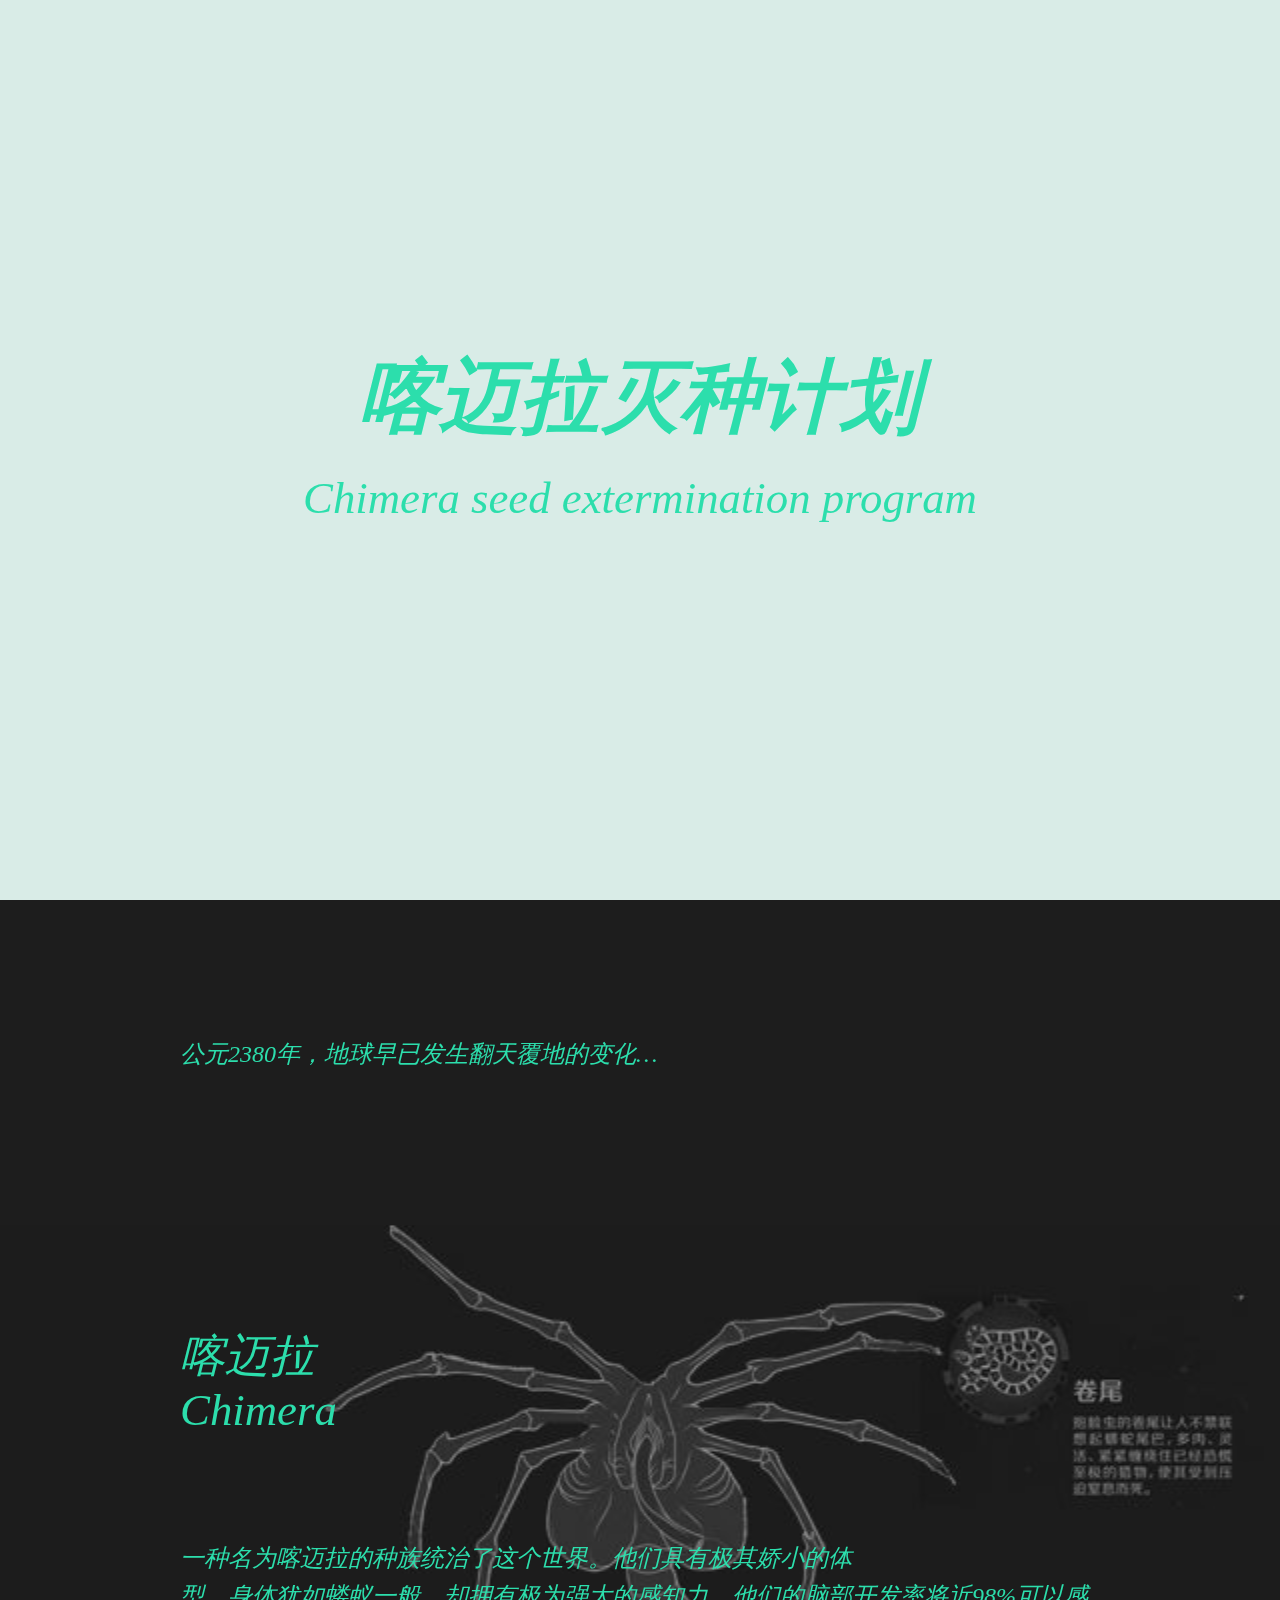
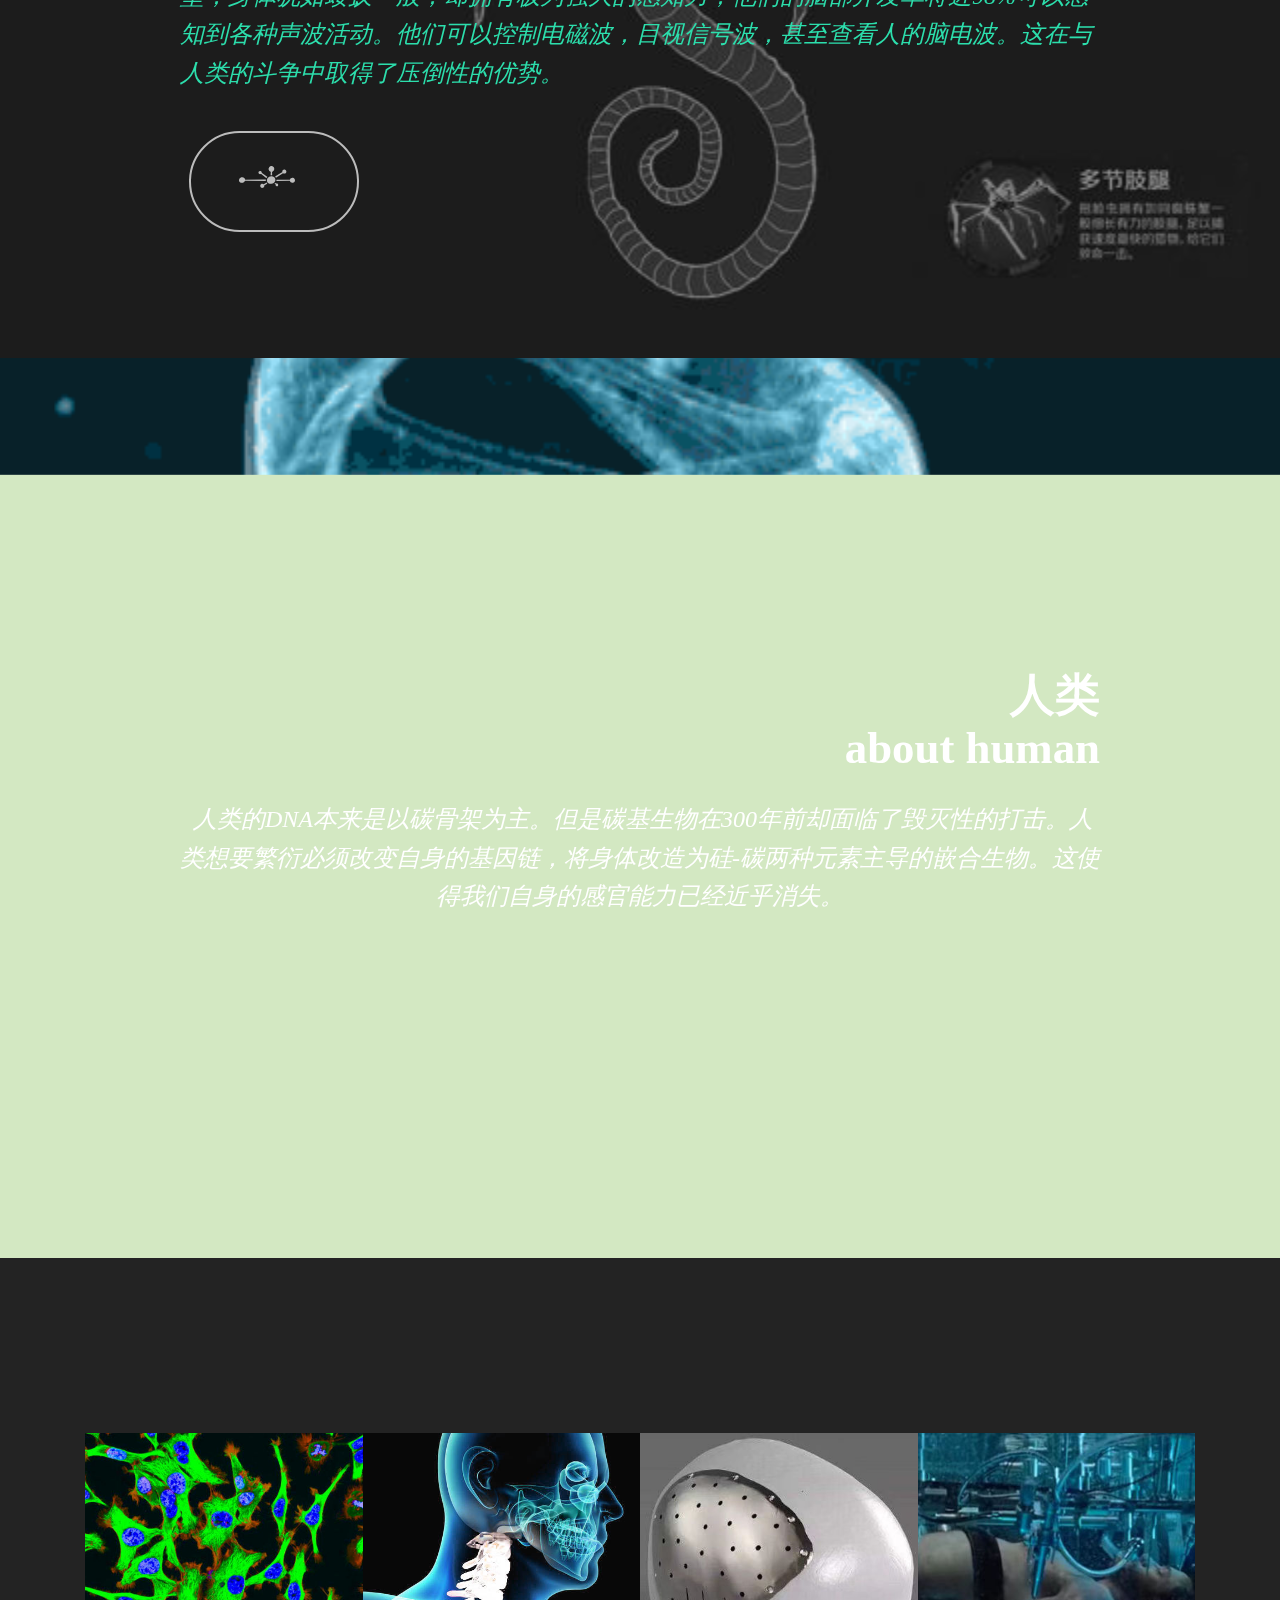
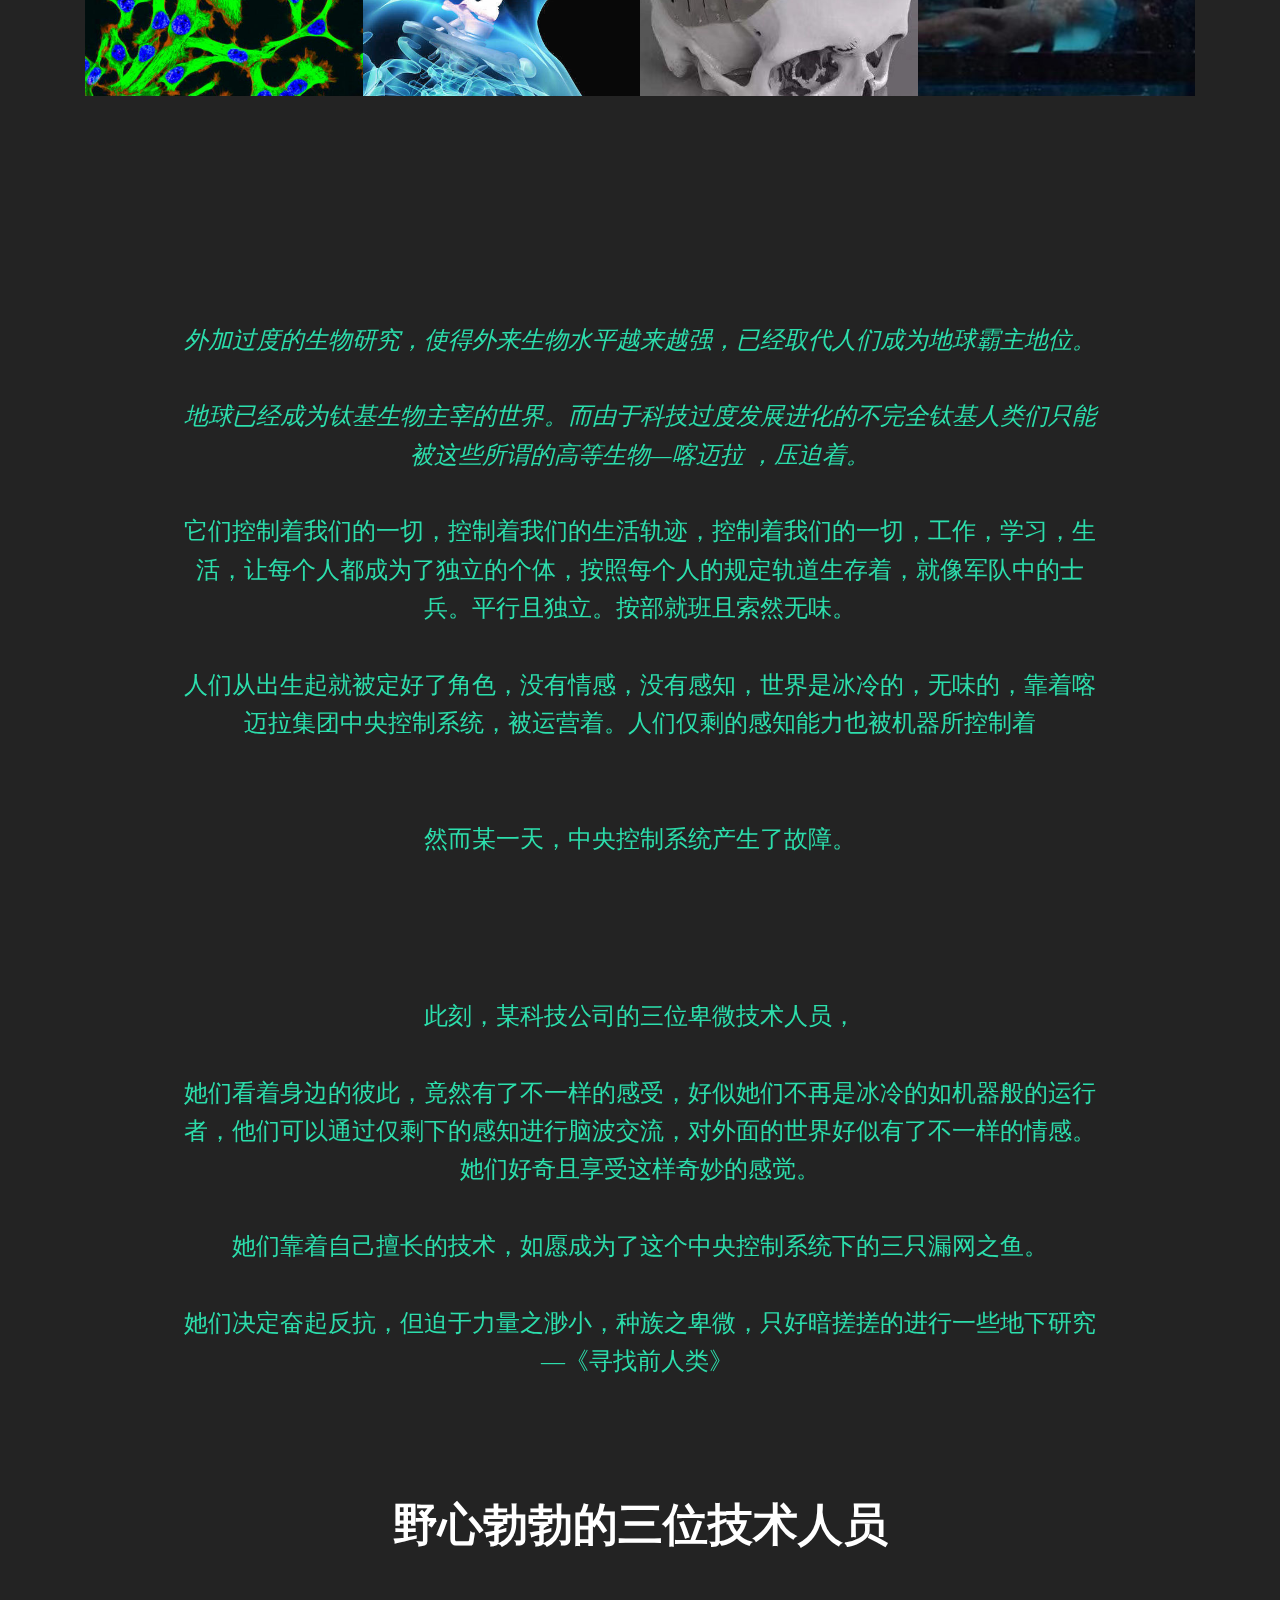
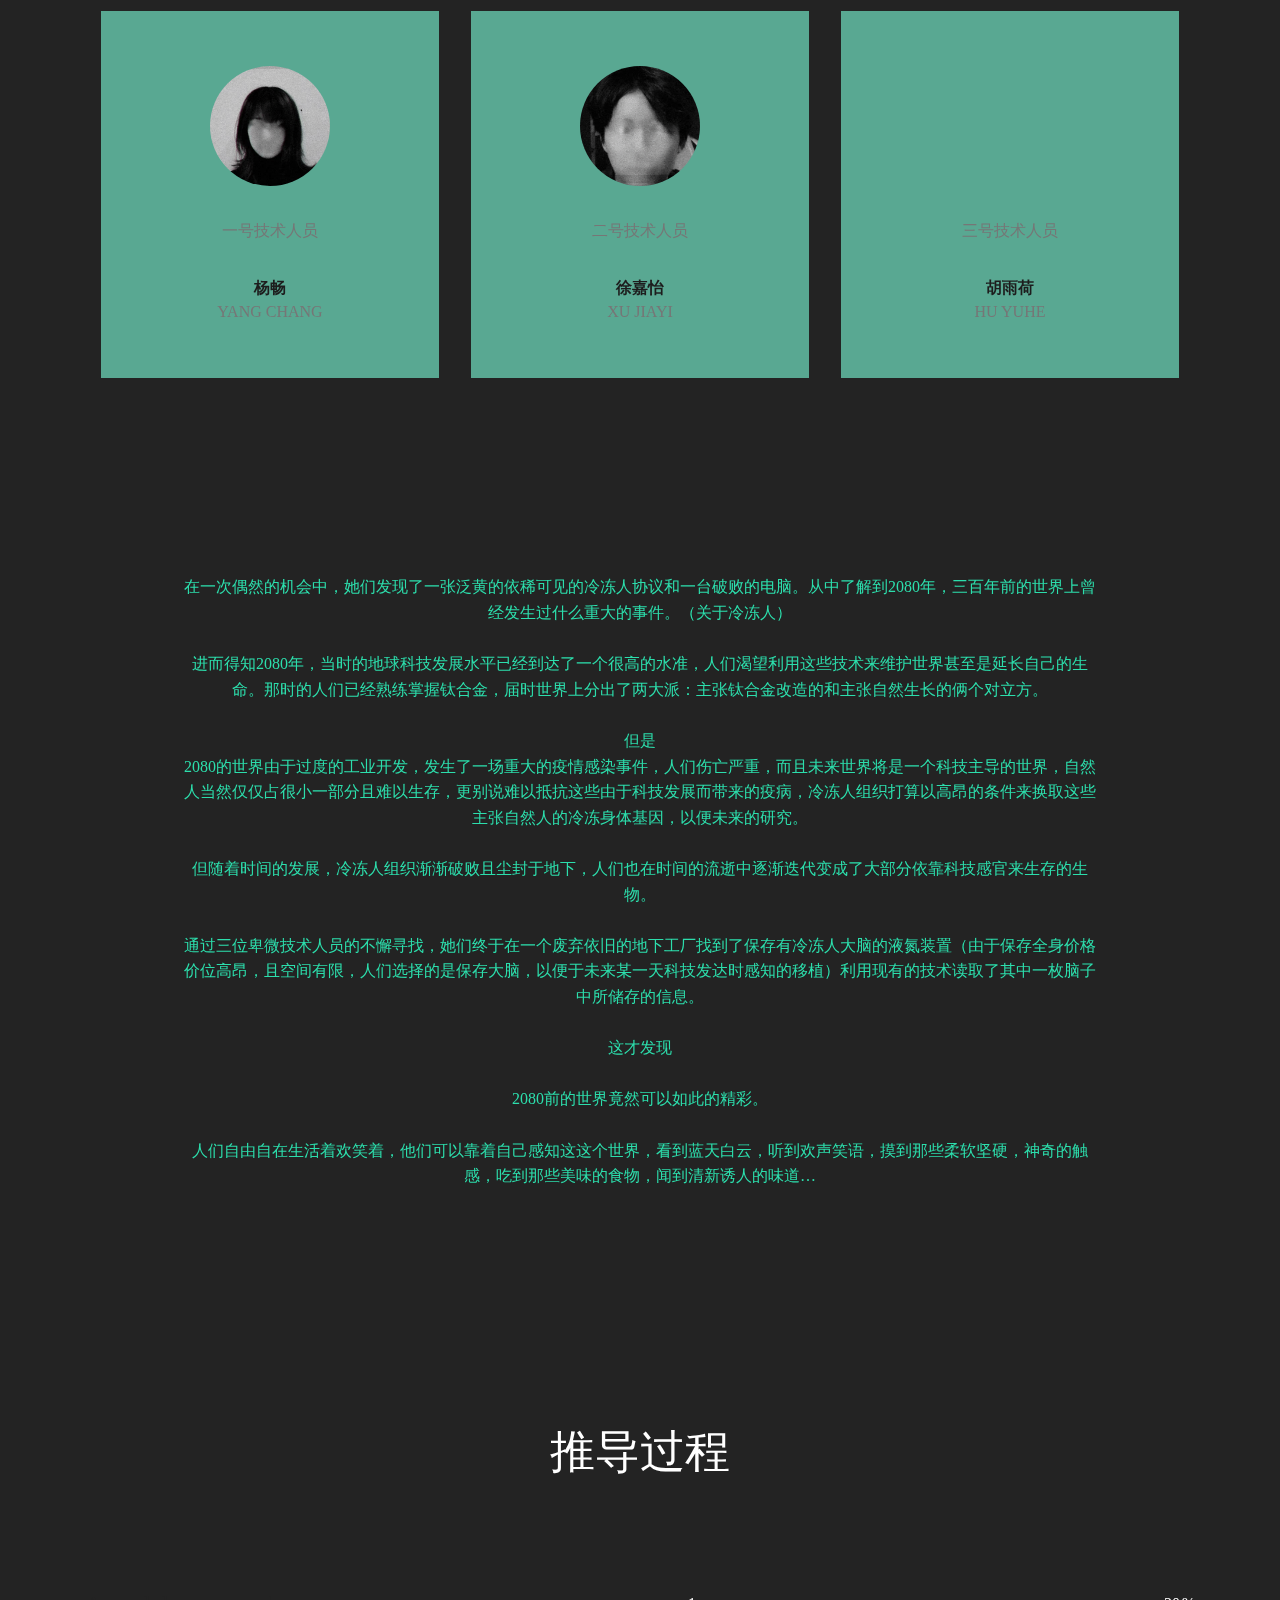
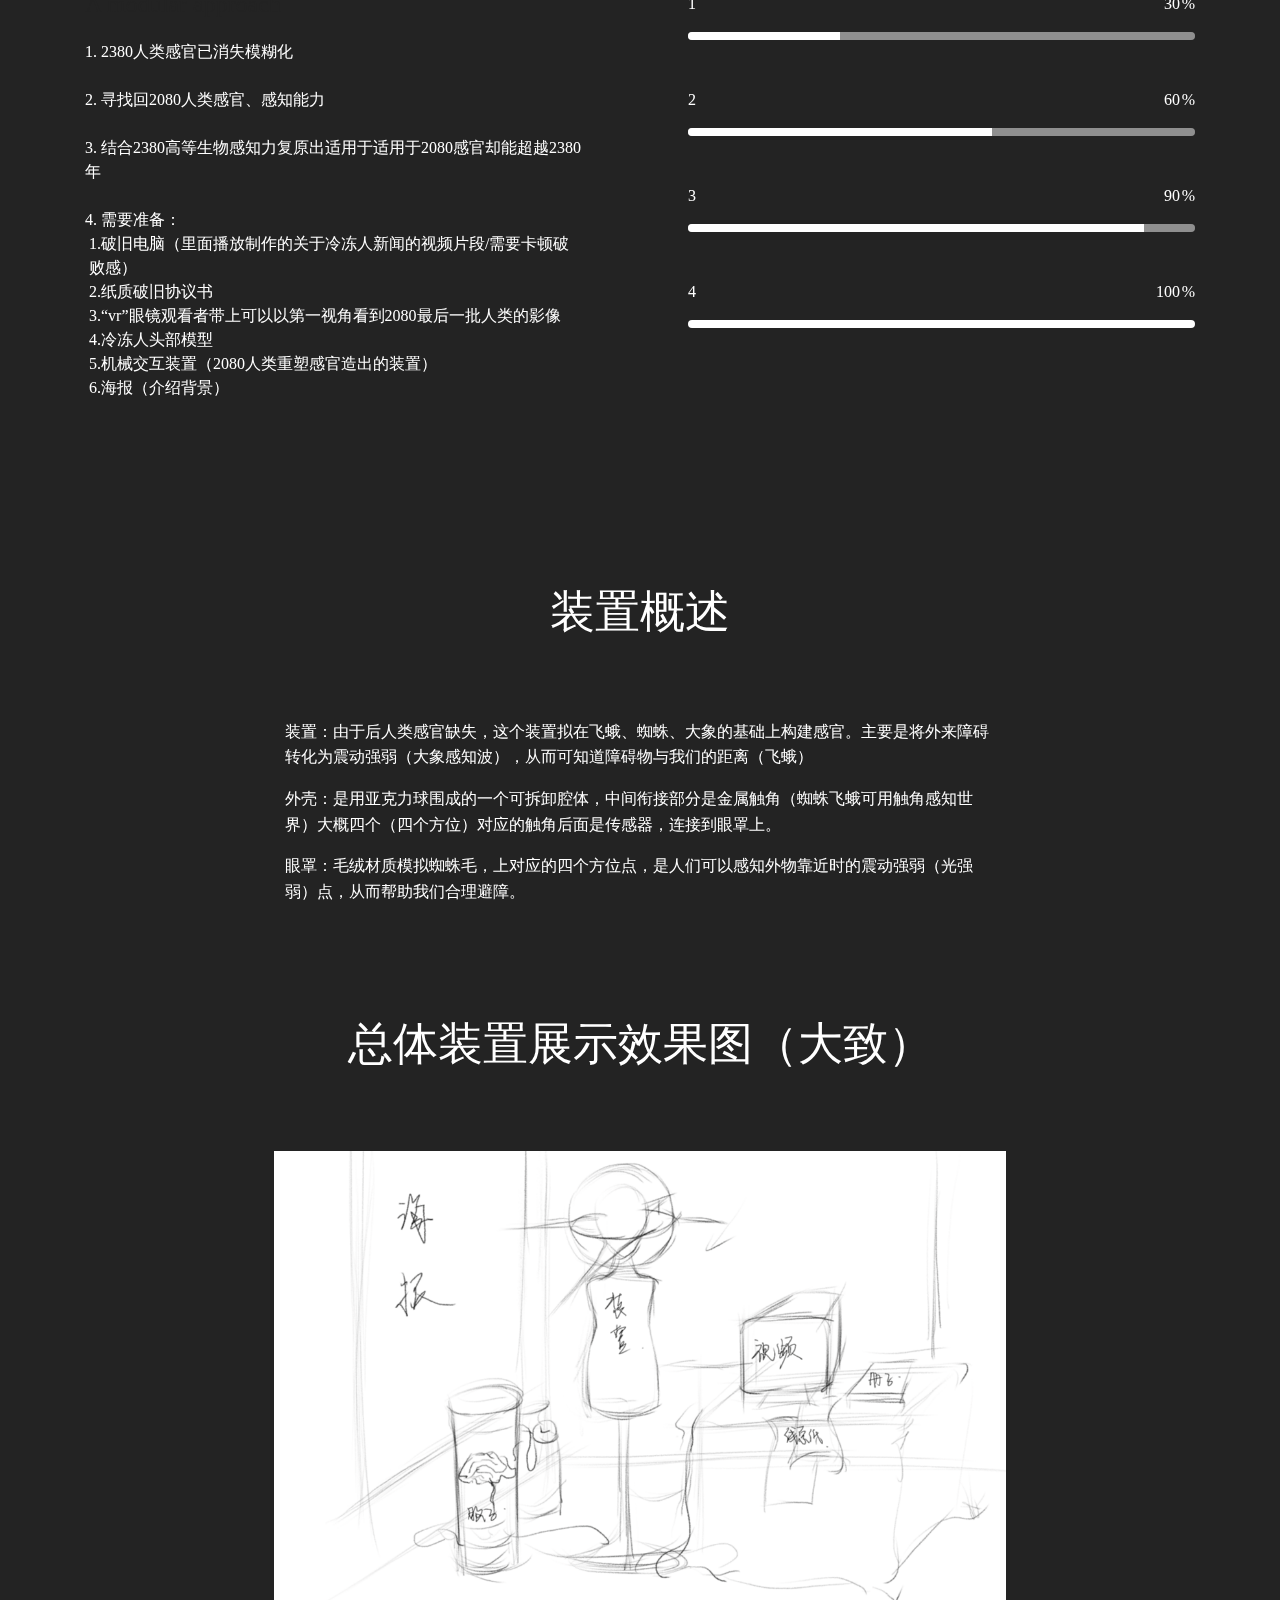
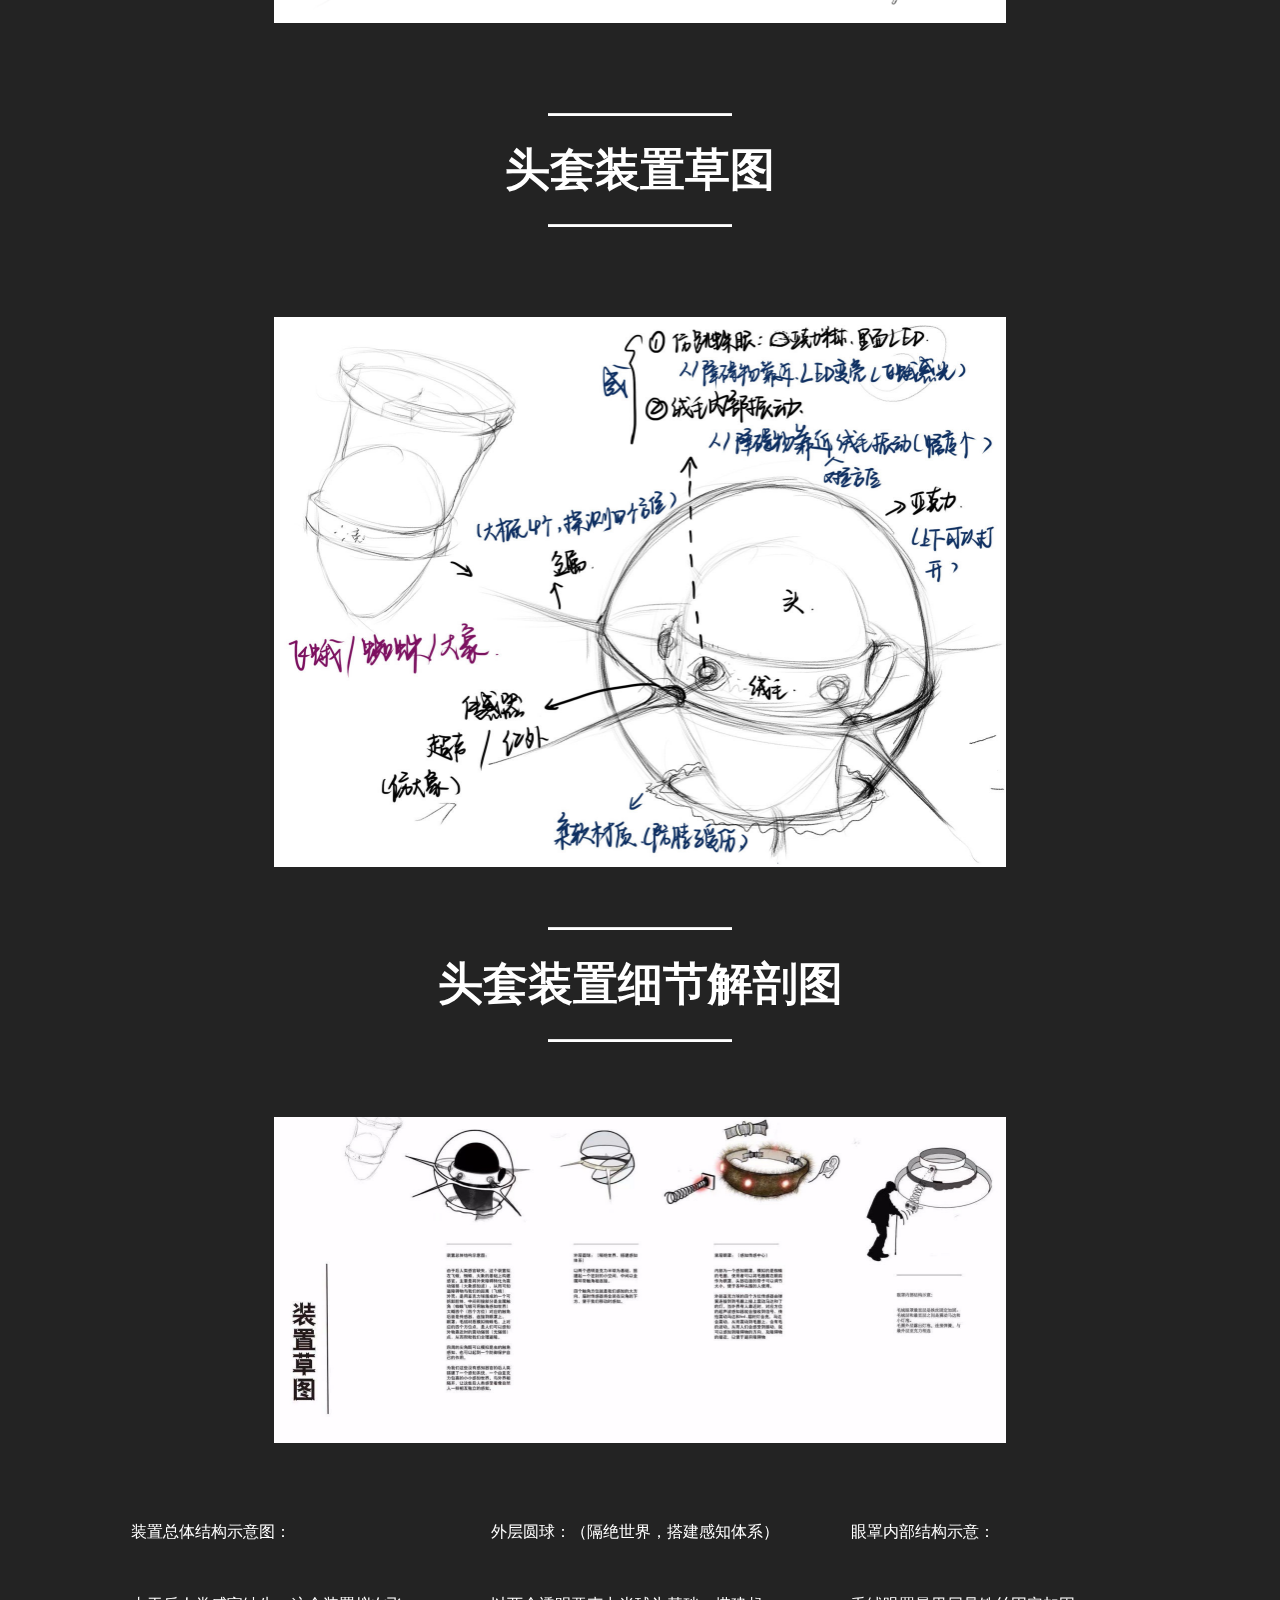
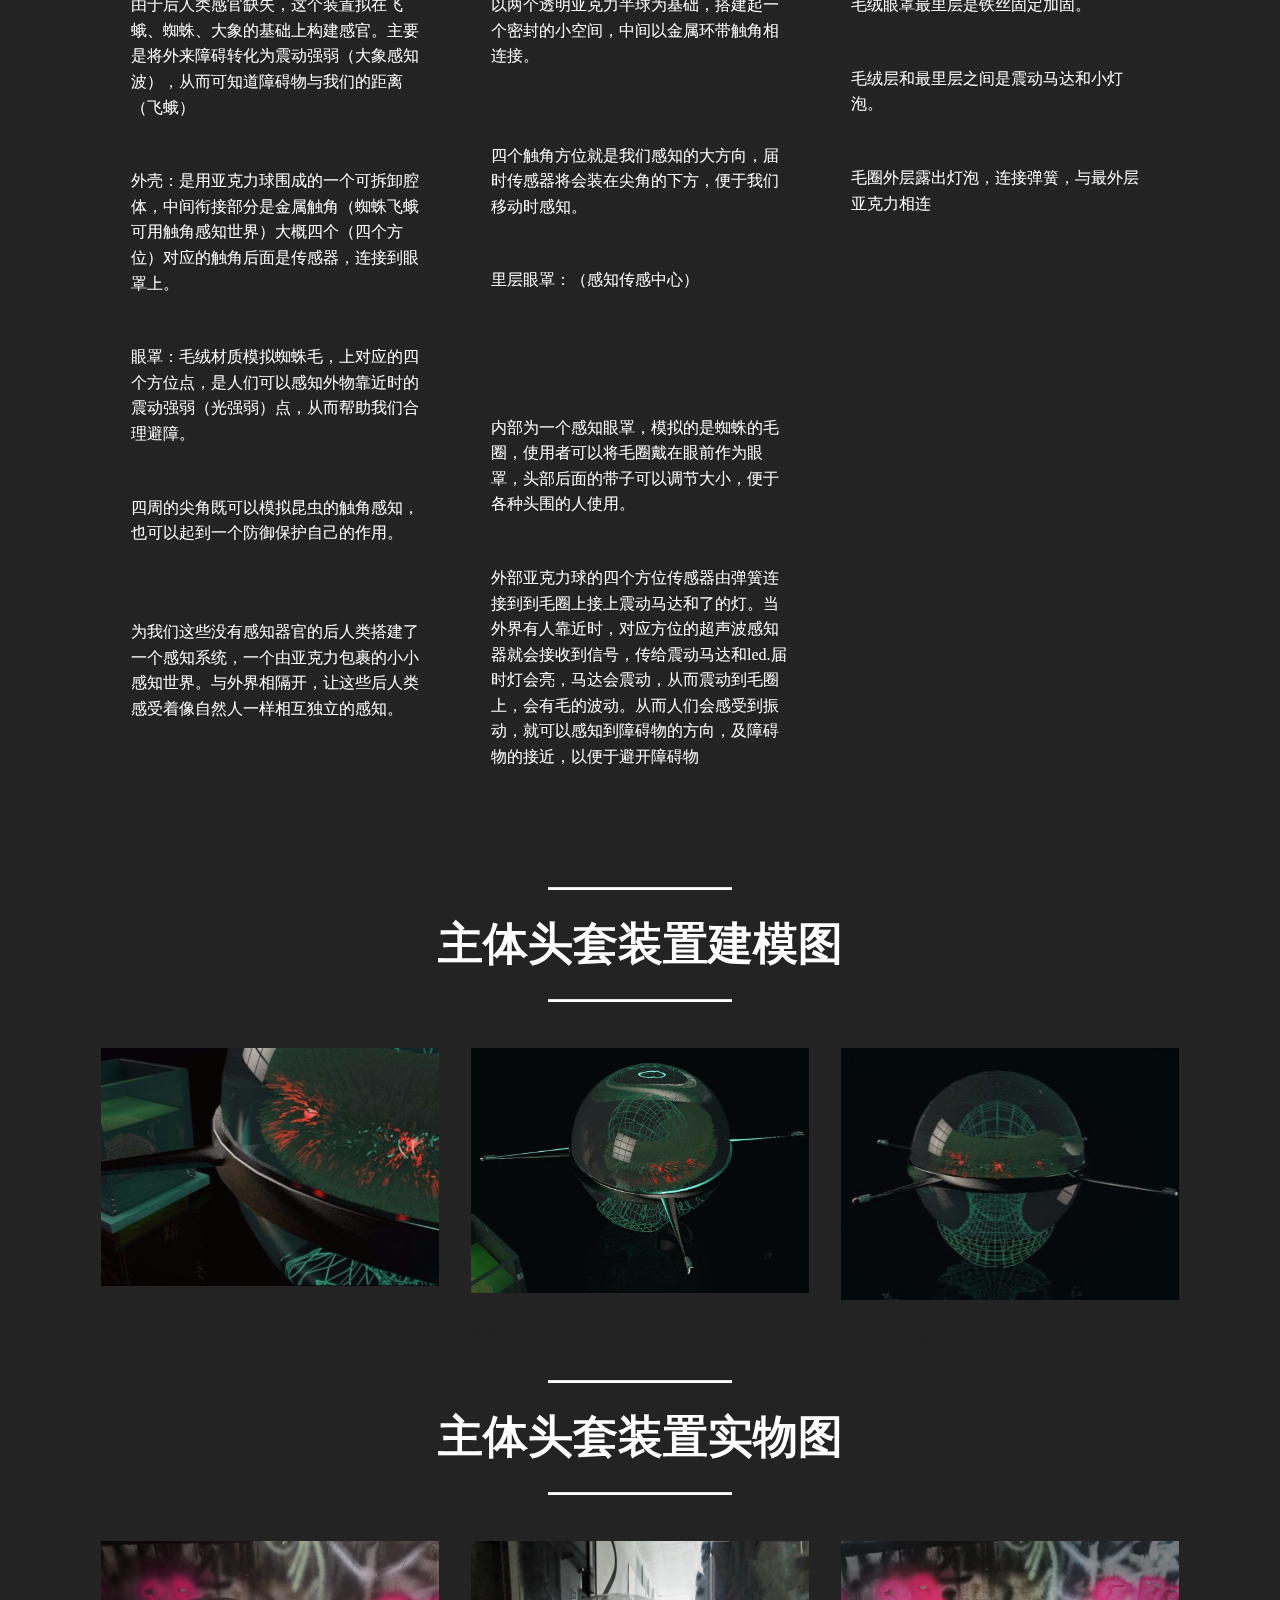
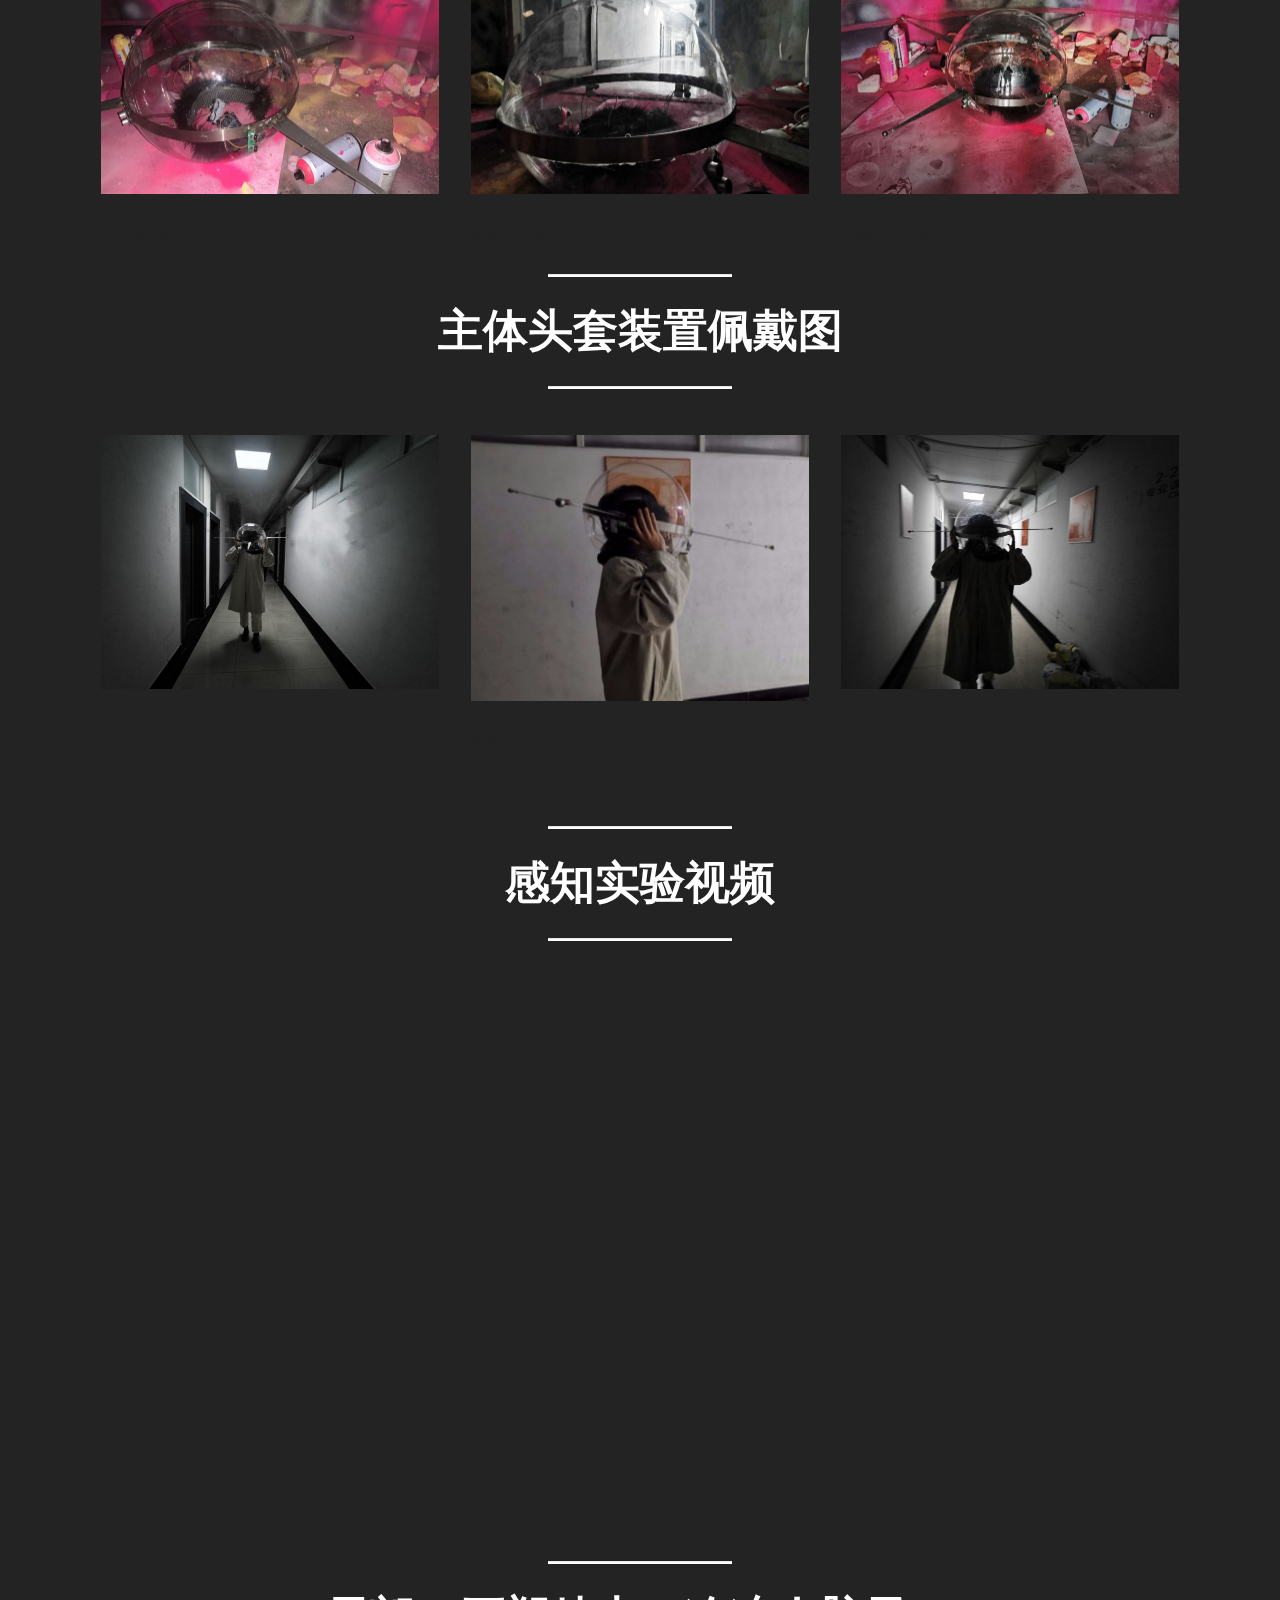
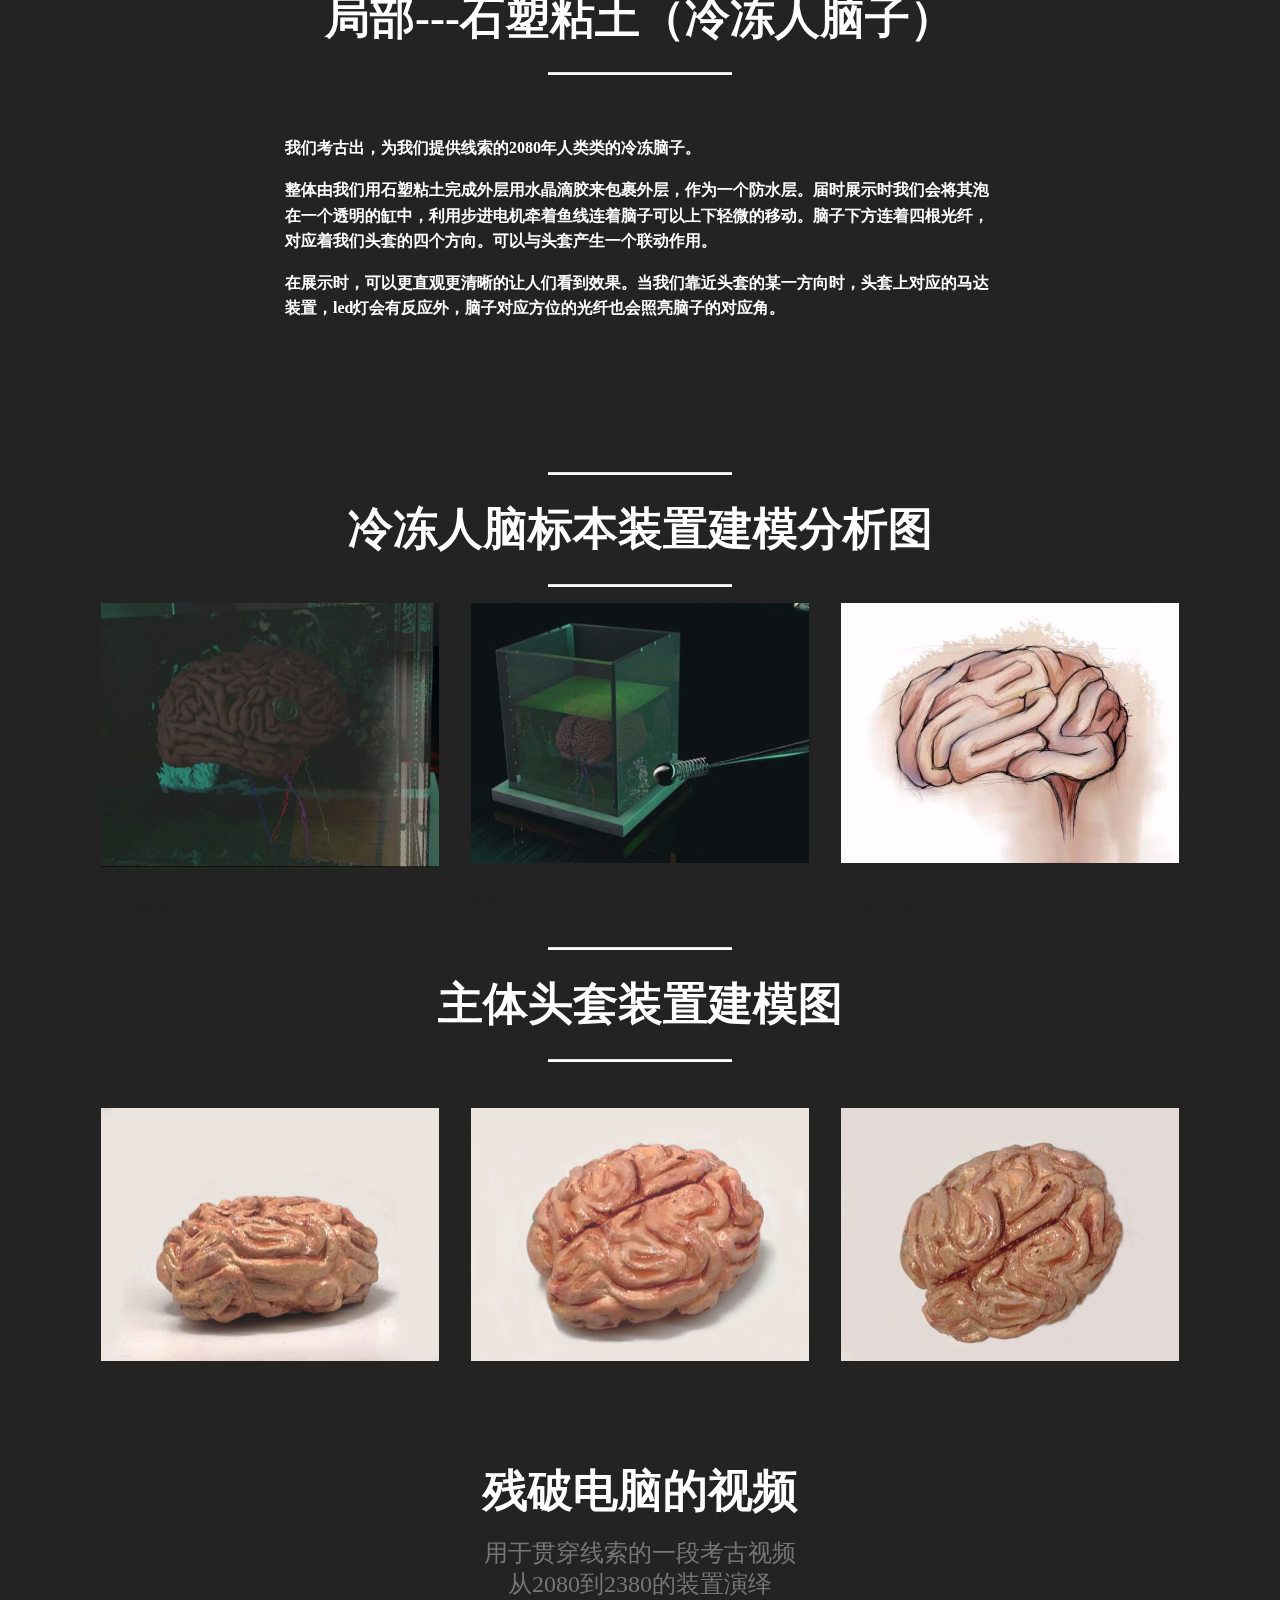
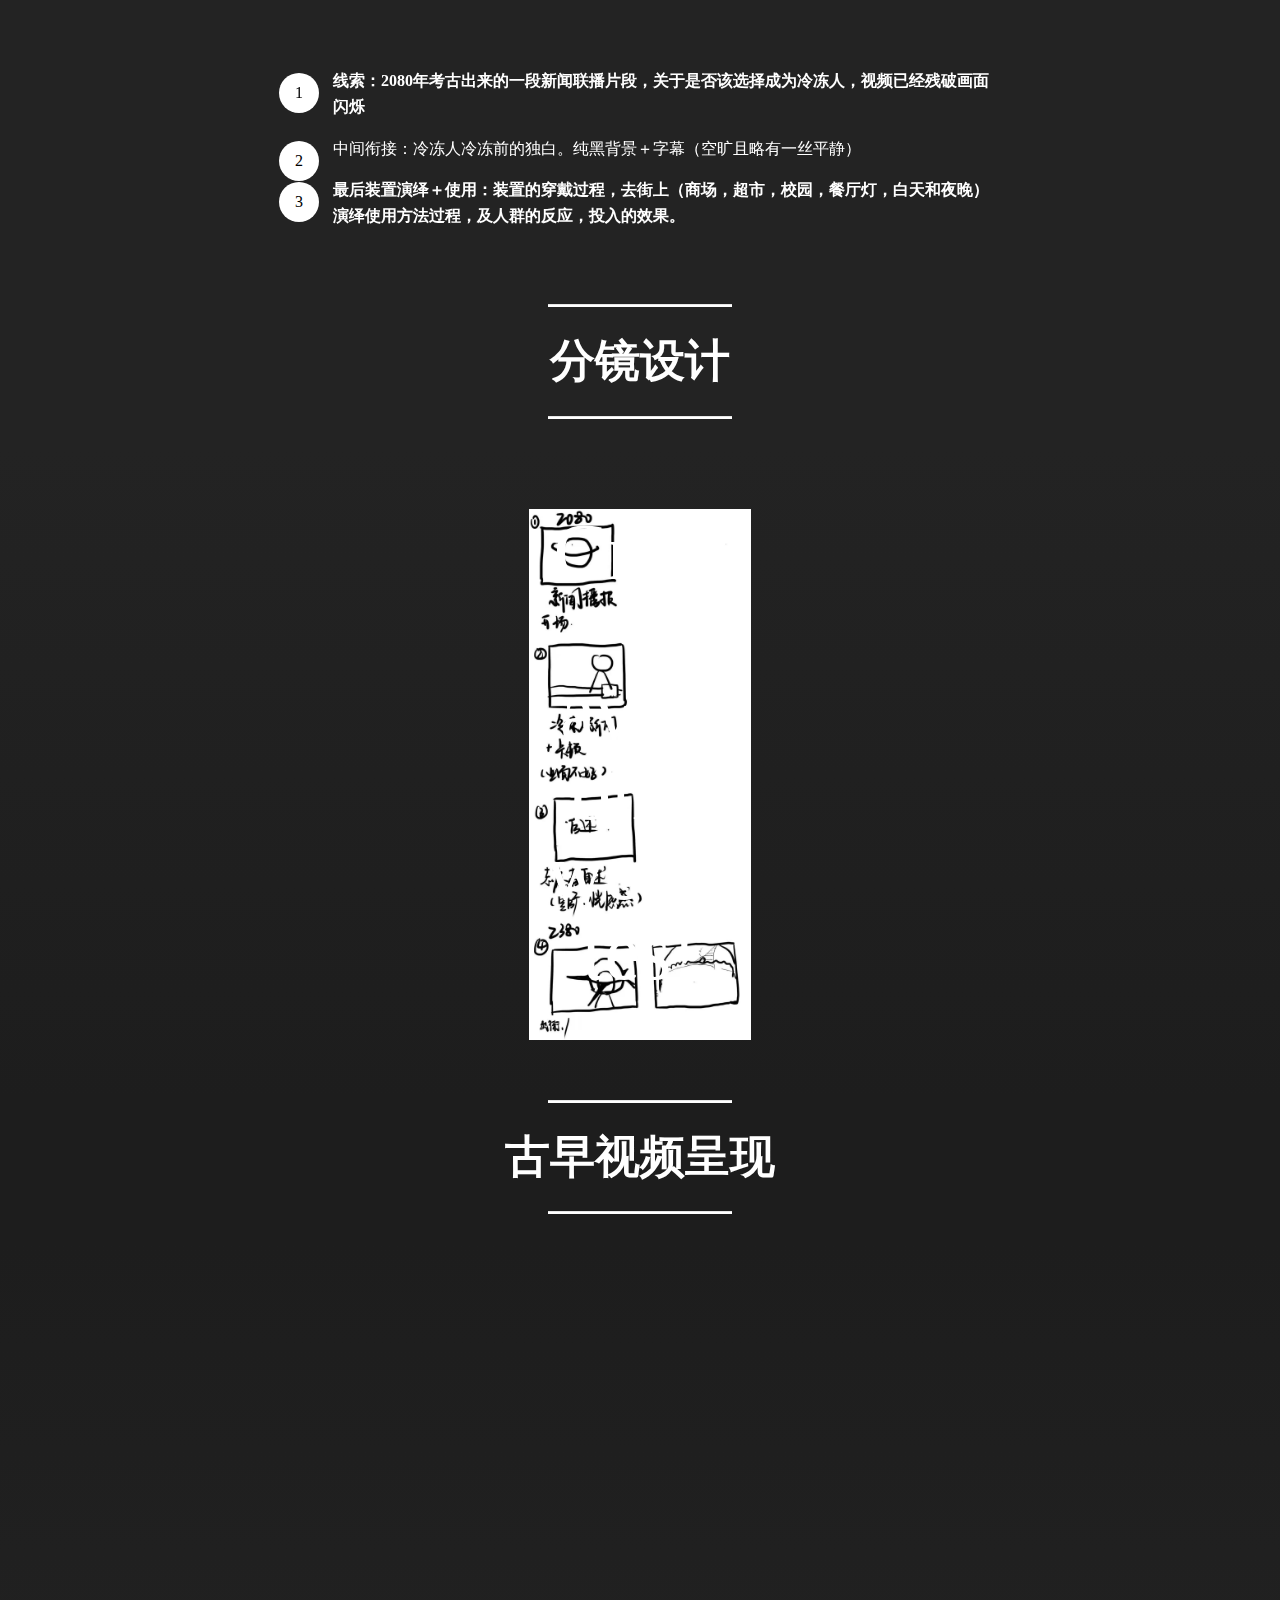
==== commit 291dd3bc: "Add files via upload" ====
--- a/index.html
+++ b/index.html
@@ -44,7 +44,7 @@
     
 </section>
 
-<section class="engine"><a href="https://mobirise.info/r">bootstrap templates</a></section><section class="header1 cid-sipdsWRDLy" id="header16-1">
+<section class="engine"><a href="https://mobirise.info/w">html5 templates</a></section><section class="header1 cid-sipdsWRDLy" id="header16-1">
 
     
 
@@ -112,34 +112,34 @@
     <div class="container">
         <h3 class="mbr-section-title align-center mbr-fonts-style display-2"></h3>
         <h4 class="mbr-section-subtitle align-center pb-4 mbr-fonts-style display-5"></h4>
-        <div class="row mbr-gallery" data-toggle="modal" data-target="#sk6IQOdX8S">
+        <div class="row mbr-gallery" data-toggle="modal" data-target="#slufwtvNaj">
             <div class="col-sm-6 col-md-4 col-lg-3 item gallery-image">
                 <div class="item-wrapper">
-                    <img class="w-100" src="assets/images/wechatimg217-556x441.jpg" alt="" data-slide-to="0" title="" data-target="#sk6IQOdLGW">
+                    <img class="w-100" src="assets/images/wechatimg217-556x441.jpg" alt="" data-slide-to="0" title="" data-target="#slufwtvo9p">
                 </div>
             </div>
             <div class="col-sm-6 col-md-4 col-lg-3 item gallery-image">
                 <div class="item-wrapper">
-                    <img class="w-100" src="assets/images/u12877555681867544760fm26gp0-500x473.jpg" alt="" data-slide-to="1" title="" data-target="#sk6IQOdLGW">
+                    <img class="w-100" src="assets/images/u12877555681867544760fm26gp0-500x473.jpg" alt="" data-slide-to="1" title="" data-target="#slufwtvo9p">
                 </div>
             </div><div class="col-sm-6 col-md-4 col-lg-3 item gallery-image">
                 <div class="item-wrapper">
-                    <img class="w-100" src="assets/images/wechatimg218-456x371.jpg" alt="" data-slide-to="2" title="" data-target="#sk6IQOdLGW">
+                    <img class="w-100" src="assets/images/wechatimg218-456x371.jpg" alt="" data-slide-to="2" title="" data-target="#slufwtvo9p">
                 </div>
             </div><div class="col-sm-6 col-md-4 col-lg-3 item gallery-image">
                 <div class="item-wrapper">
-                    <img class="w-100" src="assets/images/wechatimg216-556x317.jpg" alt="" data-slide-to="3" title="" data-target="#sk6IQOdLGW">
-                </div>
-            </div>
-            
-            
-        </div>
-
-        <div class="modal mbr-slider fade" tabindex="-1" role="dialog" aria-hidden="true" id="sk6IQOdX8S">
+                    <img class="w-100" src="assets/images/wechatimg216-556x317.jpg" alt="" data-slide-to="3" title="" data-target="#slufwtvo9p">
+                </div>
+            </div>
+            
+            
+        </div>
+
+        <div class="modal mbr-slider fade" tabindex="-1" role="dialog" aria-hidden="true" id="slufwtvNaj">
             <div class="modal-dialog" role="document">
                 <div class="modal-content">
                     <div class="modal-body">
-                        <div class="carousel slide" data-ride="carousel" id="sk6IQOdLGW">
+                        <div class="carousel slide" data-ride="carousel" id="slufwtvo9p">
                             <div class="carousel-inner">
                                 <div class="carousel-item active">
                                     <img class="d-block w-100" src="assets/images/wechatimg217-556x441.jpg" alt="">
@@ -155,18 +155,18 @@
                                 
                             </div>
                             <ol class="carousel-indicators">
-                                <li data-slide-to="0" class="active" data-target="#sk6IQOdLGW"></li>
-                                <li data-slide-to="1" data-target="#sk6IQOdLGW"></li>
-                                <li data-slide-to="2" data-target="#sk6IQOdLGW"></li>
-                                <li data-slide-to="3" data-target="#sk6IQOdLGW"></li>
+                                <li data-slide-to="0" class="active" data-target="#slufwtvo9p"></li>
+                                <li data-slide-to="1" data-target="#slufwtvo9p"></li>
+                                <li data-slide-to="2" data-target="#slufwtvo9p"></li>
+                                <li data-slide-to="3" data-target="#slufwtvo9p"></li>
                             </ol>
                             <a role="button" href="" class="close" data-dismiss="modal" aria-label="Close">
                             </a>
-                            <a class="carousel-control-prev carousel-control" role="button" data-slide="prev" href="#sk6IQOdLGW">
+                            <a class="carousel-control-prev carousel-control" role="button" data-slide="prev" href="#slufwtvo9p">
                                 <span class="mbri-left mbr-iconfont" aria-hidden="true"></span>
                                 <span class="sr-only">Previous</span>
                             </a>
-                            <a class="carousel-control-next carousel-control" role="button" data-slide="next" href="#sk6IQOdLGW">
+                            <a class="carousel-control-next carousel-control" role="button" data-slide="next" href="#slufwtvo9p">
                                 <span class="mbri-right mbr-iconfont" aria-hidden="true"></span>
                                 <span class="sr-only">Next</span>
                             </a>
@@ -794,7 +794,7 @@
     
     <figure class="mbr-figure align-center container">
         <div class="video-block" style="width: 80%;">
-            <div><iframe class="mbr-embedded-video" src="https://upos-sz-mirrorhw.bilivideo.com/upgcxcode/53/66/270596653/270596653-1-192.mp4?e=ig8euxZM2rNcNbRznWdVhwdlhWhHhwdVhoNvNC8BqJIzNbfq9rVEuxTEnE8L5F6VnEsSTx0vkX8fqJeYTj_lta53NCM=&amp;uipk=5&amp;nbs=1&amp;deadline=1608833527&amp;gen=playurl&amp;os=hwbv&amp;oi=978800370&amp;trid=943e47df9fae461395784bf506d659ffT&amp;platform=html5&amp;upsig=9887009eda79ce62aba6cf55b7069661&amp;uparams=e,uipk,nbs,deadline,gen,os,oi,trid,platform&amp;mid=524602686&amp;orderid=0,1&amp;logo=80000000&amp;loop=0&amp;autoplay=0" width="1280" height="720" frameborder="0" allowfullscreen></iframe></div>
+            <div><iframe class="mbr-embedded-video" src="https://upos-sz-mirrorcos.bilivideo.com/upgcxcode/54/72/272377254/272377254-1-192.mp4?e=ig8euxZM2rNcNbNg7WdVhwdlhbNBhwdVhoNvNC8BqJIzNbfq9rVEuxTEnE8L5F6VnEsSTx0vkX8fqJeYTj_lta53NCM=&amp;uipk=5&amp;nbs=1&amp;deadline=1610099580&amp;gen=playurl&amp;os=cosbv&amp;oi=978800370&amp;trid=29390d2874c145b5be488a2d7f9071b7T&amp;platform=html5&amp;upsig=45db71f7db3f38170b0822a33e62a3d1&amp;uparams=e,uipk,nbs,deadline,gen,os,oi,trid,platform&amp;mid=524602686&amp;orderid=0,1&amp;logo=80000000&amp;loop=0&amp;autoplay=0" width="1280" height="720" frameborder="0" allowfullscreen></iframe></div>
         </div>
     </figure>
 </section>
@@ -1032,49 +1032,7 @@
     
     <figure class="mbr-figure align-center container">
         <div class="video-block" style="width: 80%;">
-            <div><iframe class="mbr-embedded-video" src="https://xbeibeix.com/api/bilibili/biliplayer/?url=BV16z4y1r7iD&amp;loop=0&amp;autoplay=0" width="1280" height="720" frameborder="0" allowfullscreen></iframe></div>
-        </div>
-    </figure>
-</section>
-
-<section class="cid-sk6Ijq9hKz" id="video3-1i">
-
-    
-    
-    <figure class="mbr-figure align-center container">
-        <div class="video-block" style="width: 80%;">
-            <div><iframe class="mbr-embedded-video" src="https://upos-sz-mirrorks3.bilivideo.com/upgcxcode/26/87/270608726/270608726-1-192.mp4?e=ig8euxZM2rNcNbRzhzdVhwdlhWhzhwdVhoNvNC8BqJIzNbfq9rVEuxTEnE8L5F6VnEsSTx0vkX8fqJeYTj_lta53NCM=&amp;uipk=5&amp;nbs=1&amp;deadline=1608835273&amp;gen=playurl&amp;os=ks3bv&amp;oi=978800370&amp;trid=ce817a68c29b4d068fa7071dceed74d3T&amp;platform=html5&amp;upsig=0e87384f8cfd53b07b791c19ebb07886&amp;uparams=e,uipk,nbs,deadline,gen,os,oi,trid,platform&amp;mid=524602686&amp;orderid=0,1&amp;logo=80000000&amp;loop=0&amp;autoplay=0" width="1280" height="720" frameborder="0" allowfullscreen></iframe></div>
-        </div>
-    </figure>
-</section>
-
-<section class="header1 cid-sk6BKnsISi" id="header16-1f">
-
-    
-
-    
-
-    <div class="container">
-        <div class="row justify-content-md-center">
-            <div class="col-md-10 align-center">
-                <h1 class="mbr-section-title mbr-bold pb-3 mbr-fonts-style display-2">
-                    人体试验</h1>
-                
-                <p class="mbr-text pb-3 mbr-fonts-style display-5">对除科研人员外的实验体进行诱捕，得出实验结果：实验体一号实验成功25%，实验体二号实验成功75%</p>
-                
-            </div>
-        </div>
-    </div>
-
-</section>
-
-<section class="cid-sk6nPOqcKz" id="video3-1c">
-
-    
-    
-    <figure class="mbr-figure align-center container">
-        <div class="video-block" style="width: 80%;">
-            <div><iframe class="mbr-embedded-video" src="https://upos-sz-mirrorkodo.bilivideo.com/upgcxcode/02/04/270610402/270610402-1-192.mp4?e=ig8euxZM2rNcNbRV7bdVhwdlhWdjhwdVhoNvNC8BqJIzNbfq9rVEuxTEnE8L5F6VnEsSTx0vkX8fqJeYTj_lta53NCM=&amp;uipk=5&amp;nbs=1&amp;deadline=1608835013&amp;gen=playurl&amp;os=kodobv&amp;oi=978800370&amp;trid=e38cb75697c74dd89417c4e9cd471c80T&amp;platform=html5&amp;upsig=c558b0f9a3c25fe4e3a8c465a11bea46&amp;uparams=e,uipk,nbs,deadline,gen,os,oi,trid,platform&amp;mid=524602686&amp;orderid=0,1&amp;logo=80000000&amp;loop=0&amp;autoplay=0" width="1280" height="720" frameborder="0" allowfullscreen></iframe></div>
+            <div><iframe class="mbr-embedded-video" src="https://upos-sz-mirrorks3.bilivideo.com/upgcxcode/26/87/270608726/270608726-1-192.mp4?e=ig8euxZM2rNcNbRzhzdVhwdlhWhzhwdVhoNvNC8BqJIzNbfq9rVEuxTEnE8L5F6VnEsSTx0vkX8fqJeYTj_lta53NCM=&amp;uipk=5&amp;nbs=1&amp;deadline=1610099512&amp;gen=playurl&amp;os=ks3bv&amp;oi=978800370&amp;trid=5d924a1971d14b3d9dc47dc7fac7f8b9T&amp;platform=html5&amp;upsig=bc7eac7584846b58ff1e1f3a3b7e0ce8&amp;uparams=e,uipk,nbs,deadline,gen,os,oi,trid,platform&amp;mid=524602686&amp;orderid=0,1&amp;logo=80000000&amp;loop=0&amp;autoplay=0" width="1280" height="720" frameborder="0" allowfullscreen></iframe></div>
         </div>
     </figure>
 </section>
@@ -1101,7 +1059,7 @@
     
     <div class="container-fluid">
         <div class="media-container-row">
-            <div class="card p-3 col-12 col-md-6 col-lg-2">
+            <div class="card p-3 col-12 col-md-6 col-lg-3">
                 <div class="card-wrapper">
                     <div class="card-img">
                         <img src="assets/images/346x506.jpg" alt="Mobirise" title="">
@@ -1115,10 +1073,10 @@
                 </div>
             </div>
 
-            <div class="card p-3 col-12 col-md-6 col-lg-2">
-                <div class="card-wrapper">
-                    <div class="card-img">
-                        <img src="assets/images/u24627904318700292fm26gp0-412x411.jpeg" alt="Mobirise" title="">
+            <div class="card p-3 col-12 col-md-6 col-lg-3">
+                <div class="card-wrapper">
+                    <div class="card-img">
+                        <img src="assets/images/wechatimg1794-270x353.jpeg" alt="Mobirise" title="">
                     </div>
                     <div class="card-box">
                         <h4 class="card-title pb-3 mbr-fonts-style display-7">
@@ -1129,7 +1087,7 @@
                 </div>
             </div>
 
-            <div class="card p-3 col-12 col-md-6 col-lg-2">
+            <div class="card p-3 col-12 col-md-6 col-lg-3">
                 <div class="card-wrapper">
                     <div class="card-img">
                         <img src="assets/images/wechatimg1587-412x787.jpg" alt="Mobirise" title="">
@@ -1143,7 +1101,7 @@
                 </div>
             </div>
 
-            <div class="card p-3 col-12 col-md-6 col-lg-2">
+            <div class="card p-3 col-12 col-md-6 col-lg-3">
                 <div class="card-wrapper">
                     <div class="card-img">
                         <img src="assets/images/wechatimg1130-1-412x208.jpeg" alt="Mobirise" title="">
@@ -1156,36 +1114,8 @@
                     </div>
                 </div>
             </div>
-            <div class="card p-3 col-12 col-md-6 col-lg-2">
-                <div class="card-wrapper">
-                    <div class="card-img">
-                        <img src="assets/images/background5.jpg" alt="Mobirise">
-                    </div>
-                    <div class="card-box">
-                        <h4 class="card-title pb-3 mbr-fonts-style display-7">
-                            No Coding
-                        </h4>
-                        <p class="mbr-text mbr-fonts-style display-7">
-                            Mobirise is an easy website builder - just drop site elements to your page, add content and style it to look the way you like.
-                        </p>
-                    </div>
-                </div>
-            </div>
-            <div class="card p-3 col-12 col-md-6 col-lg-2">
-                <div class="card-wrapper">
-                    <div class="card-img">
-                        <img src="assets/images/background6.jpg" alt="Mobirise">
-                    </div>
-                    <div class="card-box">
-                        <h4 class="card-title pb-3 mbr-fonts-style display-7">
-                            Mobile Friendly
-                        </h4>
-                        <p class="mbr-text mbr-fonts-style display-7">
-                            All sites you make with Mobirise are mobile-friendly. You don't have to create a special mobile version of your site.
-                        </p>
-                    </div>
-                </div>
-            </div>
+            
+            
         </div>
     </div>
 </section>
--- a/assets/mobirise/css/mbr-additional.css
+++ b/assets/mobirise/css/mbr-additional.css
@@ -1703,49 +1703,6 @@
     width: 100% !important;
   }
 }
-.cid-sk6Ijq9hKz {
-  background: #232323;
-  padding-top: 60px;
-  padding-bottom: 60px;
-  background: linear-gradient(0deg, #232323, #232323);
-}
-.cid-sk6Ijq9hKz .video-block {
-  margin: auto;
-}
-@media (max-width: 768px) {
-  .cid-sk6Ijq9hKz .video-block {
-    width: 100% !important;
-  }
-}
-.cid-sk6BKnsISi {
-  padding-top: 90px;
-  padding-bottom: 90px;
-  background-color: #232323;
-}
-.cid-sk6BKnsISi P {
-  color: #767676;
-}
-.cid-sk6BKnsISi H1 {
-  color: #ffffff;
-}
-.cid-sk6BKnsISi .mbr-text,
-.cid-sk6BKnsISi .mbr-section-btn {
-  color: #cccccc;
-}
-.cid-sk6nPOqcKz {
-  background: #232323;
-  padding-top: 60px;
-  padding-bottom: 60px;
-  background: linear-gradient(0deg, #232323, #232323);
-}
-.cid-sk6nPOqcKz .video-block {
-  margin: auto;
-}
-@media (max-width: 768px) {
-  .cid-sk6nPOqcKz .video-block {
-    width: 100% !important;
-  }
-}
 .cid-sk0nQEU98z {
   padding-top: 15px;
   padding-bottom: 0px;
--- a/assets/mobirise/css/mbr-additional.css
+++ b/assets/mobirise/css/mbr-additional.css
@@ -1703,49 +1703,6 @@
     width: 100% !important;
   }
 }
-.cid-sk6Ijq9hKz {
-  background: #232323;
-  padding-top: 60px;
-  padding-bottom: 60px;
-  background: linear-gradient(0deg, #232323, #232323);
-}
-.cid-sk6Ijq9hKz .video-block {
-  margin: auto;
-}
-@media (max-width: 768px) {
-  .cid-sk6Ijq9hKz .video-block {
-    width: 100% !important;
-  }
-}
-.cid-sk6BKnsISi {
-  padding-top: 90px;
-  padding-bottom: 90px;
-  background-color: #232323;
-}
-.cid-sk6BKnsISi P {
-  color: #767676;
-}
-.cid-sk6BKnsISi H1 {
-  color: #ffffff;
-}
-.cid-sk6BKnsISi .mbr-text,
-.cid-sk6BKnsISi .mbr-section-btn {
-  color: #cccccc;
-}
-.cid-sk6nPOqcKz {
-  background: #232323;
-  padding-top: 60px;
-  padding-bottom: 60px;
-  background: linear-gradient(0deg, #232323, #232323);
-}
-.cid-sk6nPOqcKz .video-block {
-  margin: auto;
-}
-@media (max-width: 768px) {
-  .cid-sk6nPOqcKz .video-block {
-    width: 100% !important;
-  }
-}
 .cid-sk0nQEU98z {
   padding-top: 15px;
   padding-bottom: 0px;
